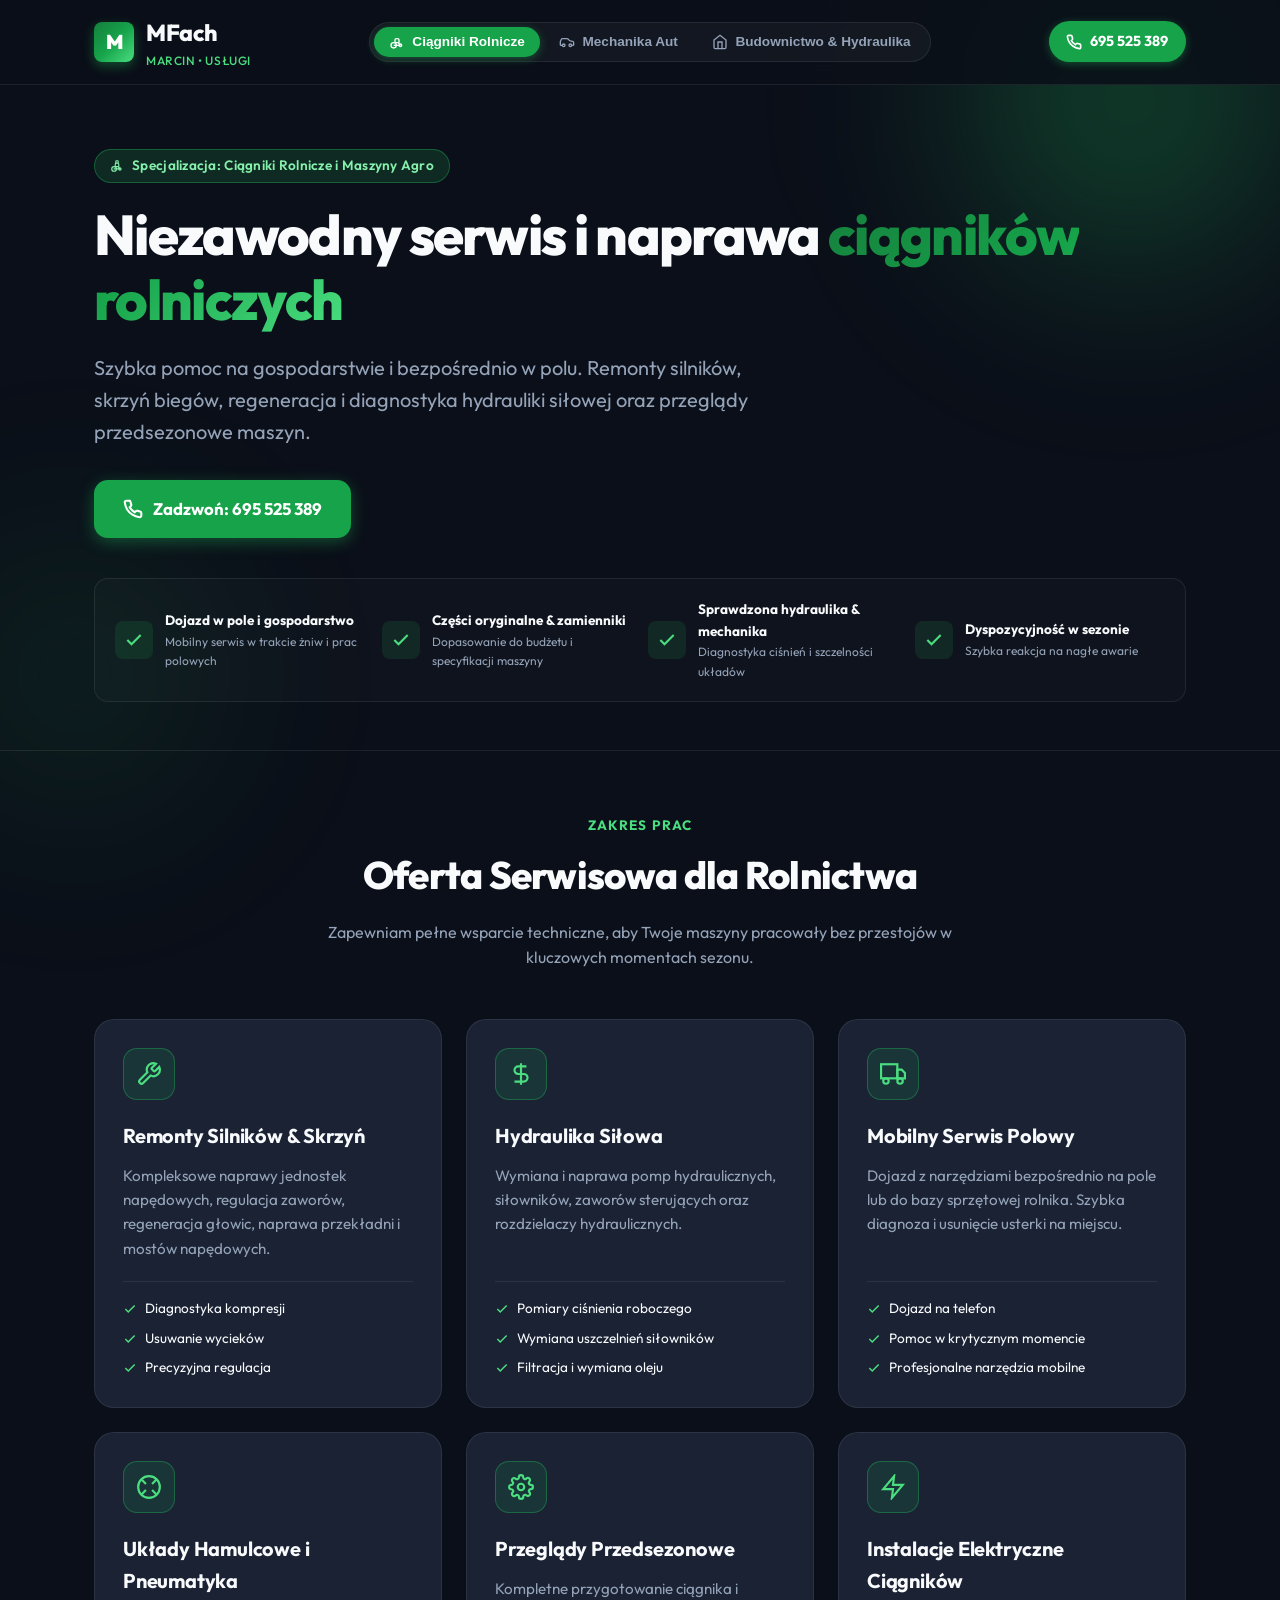
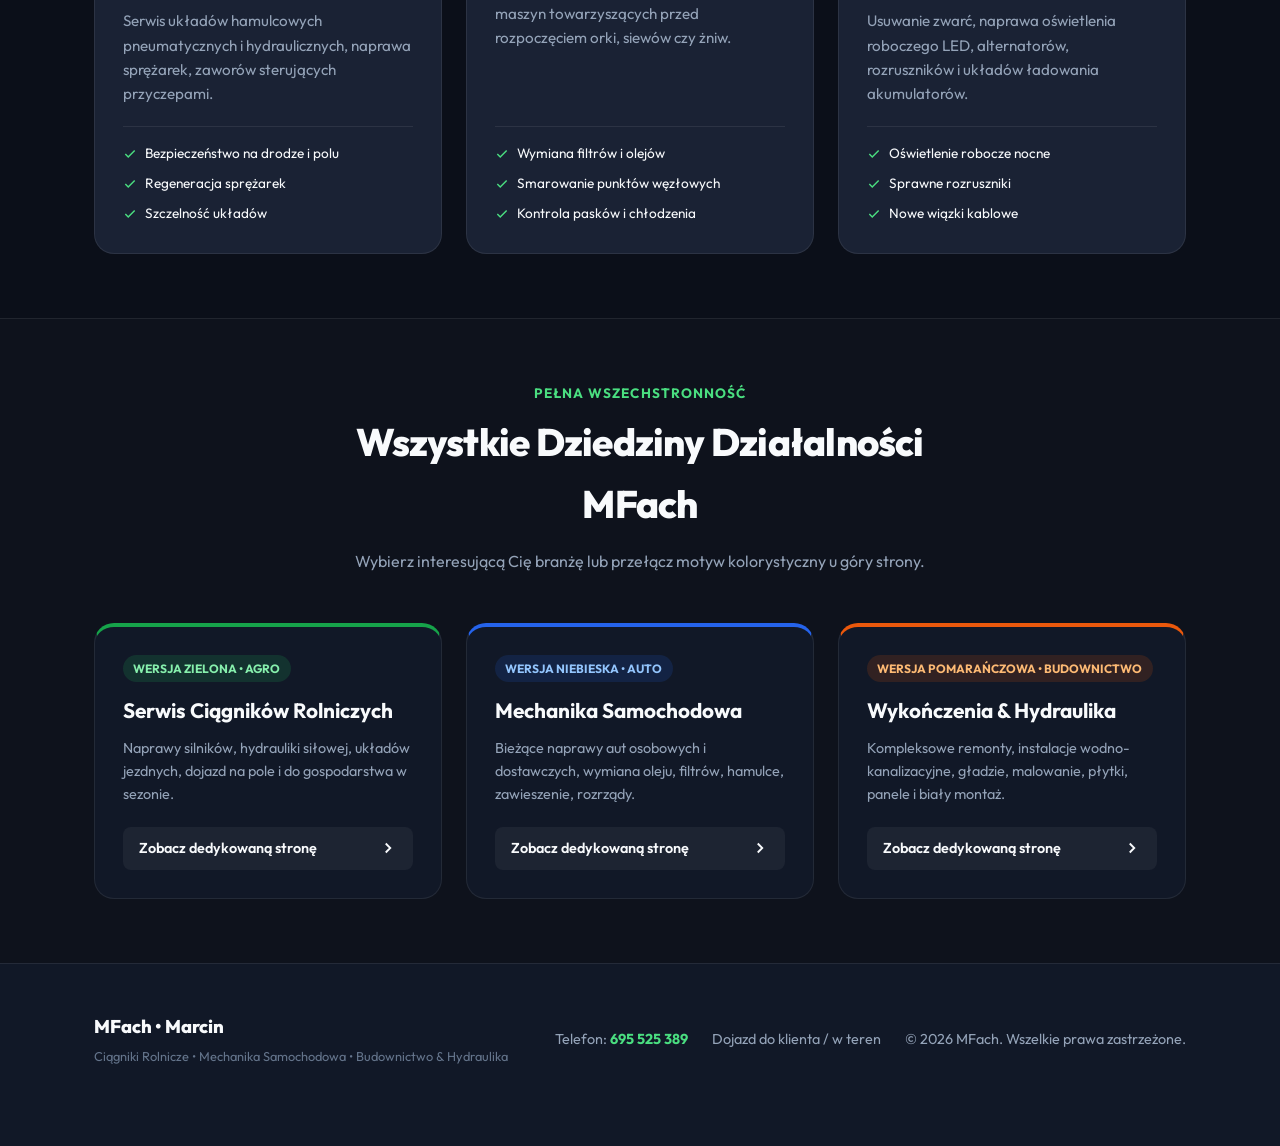
==== index.html @ 352a1ae0 "Usunięcie przycisków kopiowania/SMS oraz sekcji 'O mnie/Fachowe podejście'" ====
<!DOCTYPE html>
<html lang="pl">
<head>
  <meta charset="UTF-8">
  <meta name="viewport" content="width=device-width, initial-scale=1.0">
  <title>MFach - Serwis Ciągników Rolniczych, Mechanika, Budownictwo | Marcin 695 525 389</title>
  <meta name="description" content="MFach - Profesjonalny serwis ciągników rolniczych, mechanika samochodowa (naprawy, wymiana oleju, filtrów) oraz usługi ogólnobudowlane, wykończenia wnętrz i hydraulika. Marcin tel. 695 525 389.">
  <meta name="keywords" content="MFach, serwis ciągników rolniczych, naprawa ciągników, mechanika samochodowa, wymiana oleju, hydraulika, wykończenia wnętrz, usługi budowlane, Marcin 695525389">
  <meta name="author" content="MFach - Marcin">

  <!-- OpenGraph / Social preview -->
  <meta property="og:type" content="website">
  <meta property="og:title" content="MFach - Usługi Fachowe: Ciągniki, Samochody, Budownictwo">
  <meta property="og:description" content="Serwis ciągników rolniczych, mechanika samochodowa oraz kompleksowe wykończenia wnętrz i hydraulika. Zadzwoń: 695 525 389.">

  <!-- Favicon -->
  <link rel="icon" type="image/svg+xml" href="assets/favicon.svg">

  <!-- Google Fonts Outfit -->
  <link rel="preconnect" href="https://fonts.googleapis.com">
  <link rel="preconnect" href="https://fonts.gstatic.com" crossorigin>
  <link href="https://fonts.googleapis.com/css2?family=Outfit:wght@400;500;600;700;800;900&display=swap" rel="stylesheet">

  <link rel="stylesheet" href="css/style.css">
</head>
<body class="theme-agro" data-theme="agro">

  <!-- ================= GÓRNY PASEK NAWIGACJI & PRZEŁĄCZNIK ================= -->
  <header class="site-header">
    <div class="nav-container">
      <a href="index.html" class="brand-link" title="MFach - Strona Główna">
        <div class="brand-logo-icon">M</div>
        <div class="brand-text">
          MFach
          <span class="brand-owner">Marcin • Usługi</span>
        </div>
      </a>

      <!-- Przełącznik 3 dziedzin z różną kolorystyką -->
      <nav class="branch-switcher-nav" aria-label="Wybór branży">
        <button type="button" class="branch-tab-btn active" data-branch="agro" aria-pressed="true">
          <svg viewBox="0 0 24 24" fill="none" stroke="currentColor" stroke-width="2"><circle cx="7" cy="17" r="4"/><circle cx="17" cy="17" r="2"/><path d="M7 17h10"/><path d="M9 13h5l3 4"/><path d="M9 13V9a2 2 0 0 1 2-2h2a2 2 0 0 1 2 2v4"/></svg>
          <span>Ciągniki Rolnicze</span>
        </button>
        <button type="button" class="branch-tab-btn" data-branch="auto" aria-pressed="false">
          <svg viewBox="0 0 24 24" fill="none" stroke="currentColor" stroke-width="2"><path d="M19 17h2c.6 0 1-.4 1-1v-3c0-.9-.7-1.7-1.5-1.9C18.7 10.6 16 10 16 10s-1.3-1.4-2.2-2.3c-.5-.4-1.1-.7-1.8-.7H5c-.6 0-1.1.4-1.4.9l-1.4 2.9A3.7 3.7 0 0 0 2 12v4c0 .6.4 1 1 1h2"/><circle cx="7" cy="17" r="2"/><circle cx="17" cy="17" r="2"/></svg>
          <span>Mechanika Aut</span>
        </button>
        <button type="button" class="branch-tab-btn" data-branch="build" aria-pressed="false">
          <svg viewBox="0 0 24 24" fill="none" stroke="currentColor" stroke-width="2"><path d="m3 9 9-7 9 7v11a2 2 0 0 1-2 2H5a2 2 0 0 1-2-2z"/><polyline points="9 22 9 12 15 12 15 22"/></svg>
          <span>Budownictwo & Hydraulika</span>
        </button>
      </nav>

      <!-- Szybki kontakt w nagłówku -->
      <a href="tel:695525389" class="nav-cta-btn" title="Zadzwoń do Marcina">
        <svg viewBox="0 0 24 24" width="16" height="16" fill="none" stroke="currentColor" stroke-width="2.5"><path d="M22 16.92v3a2 2 0 0 1-2.18 2 19.79 19.79 0 0 1-8.63-3.07 19.5 19.5 0 0 1-6-6 19.79 19.79 0 0 1-3.07-8.67A2 2 0 0 1 4.11 2h3a2 2 0 0 1 2 1.72 12.84 12.84 0 0 0 .7 2.81 2 2 0 0 1-.45 2.11L8.09 9.91a16 16 0 0 0 6 6l1.27-1.27a2 2 0 0 1 2.11-.45 12.84 12.84 0 0 0 2.81.7A2 2 0 0 1 22 16.92z"/></svg>
        <span>695 525 389</span>
      </a>
    </div>
  </header>

  <main>
    <!-- ================= SEKCJA GŁÓWNA HERO ================= -->
    <section class="hero-section">
      <div class="container">
        <div id="heroBadge" class="hero-pill-badge">
          <!-- Dynamicznie wypełniane przez js/main.js -->
        </div>

        <h1 id="heroTitle" class="hero-title">
          <!-- Dynamicznie wypełniane przez js/main.js -->
        </h1>

        <p id="heroDesc" class="hero-desc">
          <!-- Dynamicznie wypełniane przez js/main.js -->
        </p>

        <div class="hero-action-group">
          <a href="tel:695525389" class="btn-primary">
            <svg viewBox="0 0 24 24" width="20" height="20" fill="none" stroke="currentColor" stroke-width="2.5"><path d="M22 16.92v3a2 2 0 0 1-2.18 2 19.79 19.79 0 0 1-8.63-3.07 19.5 19.5 0 0 1-6-6 19.79 19.79 0 0 1-3.07-8.67A2 2 0 0 1 4.11 2h3a2 2 0 0 1 2 1.72 12.84 12.84 0 0 0 .7 2.81 2 2 0 0 1-.45 2.11L8.09 9.91a16 16 0 0 0 6 6l1.27-1.27a2 2 0 0 1 2.11-.45 12.84 12.84 0 0 0 2.81.7A2 2 0 0 1 22 16.92z"/></svg>
            <span>Zadzwoń: 695 525 389</span>
          </a>
        </div>

        <!-- Pasek atutów / zaufania -->
        <div id="trustList" class="trust-bar">
          <!-- Dynamicznie wypełniane przez js/main.js -->
        </div>
      </div>
    </section>

    <!-- ================= SEKCJA USŁUG ================= -->
    <section class="section-services" id="uslugi">
      <div class="container">
        <div class="section-head">
          <span class="section-subtitle">Zakres prac</span>
          <h2 id="servicesHeading" class="section-title">Oferta Usługowa</h2>
          <p id="servicesDesc" class="section-desc">Profesjonalne wykonanie, sprawdzone części i uczciwe doradztwo.</p>
        </div>

        <div id="servicesGrid" class="services-grid">
          <!-- Dynamicznie generowane karty usług przez js/main.js -->
        </div>
      </div>
    </section>

    <!-- ================= PRZEGLĄD 3 PROFILI MFach ================= -->
    <section class="all-branches-section">
      <div class="container">
        <div class="section-head">
          <span class="section-subtitle">Pełna wszechstronność</span>
          <h2 class="section-title">Wszystkie Dziedziny Działalności MFach</h2>
          <p class="section-desc">Wybierz interesującą Cię branżę lub przełącz motyw kolorystyczny u góry strony.</p>
        </div>

        <div class="branches-overview-grid">
          <!-- Wersja 1: Ciągniki (Zielony) -->
          <div class="branch-preview-card card-agro">
            <span class="branch-badge badge-agro">Wersja Zielona • Agro</span>
            <h3>Serwis Ciągników Rolniczych</h3>
            <p>Naprawy silników, hydrauliki siłowej, układów jezdnych, dojazd na pole i do gospodarstwa w sezonie.</p>
            <a href="rolnictwo.html" class="branch-link-btn" title="Otwórz wersję dla rolnictwa">
              <span>Zobacz dedykowaną stronę</span>
              <svg viewBox="0 0 24 24" width="18" height="18" fill="none" stroke="currentColor" stroke-width="2.5"><polyline points="9 18 15 12 9 6"/></svg>
            </a>
          </div>

          <!-- Wersja 2: Samochody (Niebieski) -->
          <div class="branch-preview-card card-auto">
            <span class="branch-badge badge-auto">Wersja Niebieska • Auto</span>
            <h3>Mechanika Samochodowa</h3>
            <p>Bieżące naprawy aut osobowych i dostawczych, wymiana oleju, filtrów, hamulce, zawieszenie, rozrządy.</p>
            <a href="mechanika.html" class="branch-link-btn" title="Otwórz wersję dla mechaniki samochodowej">
              <span>Zobacz dedykowaną stronę</span>
              <svg viewBox="0 0 24 24" width="18" height="18" fill="none" stroke="currentColor" stroke-width="2.5"><polyline points="9 18 15 12 9 6"/></svg>
            </a>
          </div>

          <!-- Wersja 3: Budownictwo (Ceglasty Pomarańcz) -->
          <div class="branch-preview-card card-build">
            <span class="branch-badge badge-build">Wersja Pomarańczowa • Budownictwo</span>
            <h3>Wykończenia & Hydraulika</h3>
            <p>Kompleksowe remonty, instalacje wodno-kanalizacyjne, gładzie, malowanie, płytki, panele i biały montaż.</p>
            <a href="budownictwo.html" class="branch-link-btn" title="Otwórz wersję dla budownictwa">
              <span>Zobacz dedykowaną stronę</span>
              <svg viewBox="0 0 24 24" width="18" height="18" fill="none" stroke="currentColor" stroke-width="2.5"><polyline points="9 18 15 12 9 6"/></svg>
            </a>
          </div>
        </div>
      </div>
    </section>

  </main>

  <!-- ================= STOPKA ================= -->
  <footer class="site-footer">
    <div class="container footer-content">
      <div class="footer-brand">
        MFach • Marcin
        <div style="font-size: 0.8rem; font-weight: 400; color: var(--text-dim); margin-top: 0.25rem;">
          Ciągniki Rolnicze • Mechanika Samochodowa • Budownictwo & Hydraulika
        </div>
      </div>

      <div class="footer-contact">
        <div>Telefon: <a href="tel:695525389" class="footer-tel">695 525 389</a></div>
        <div>Dojazd do klienta / w teren</div>
        <div>&copy; 2026 MFach. Wszelkie prawa zastrzeżone.</div>
      </div>
    </div>
  </footer>

  <!-- ================= DOLNY PRZYCISK MOBILNY (Sticky Call) ================= -->
  <aside class="mobile-call-bar" aria-label="Szybki kontakt telefoniczny">
    <a href="tel:695525389" class="mobile-call-btn">
      <svg viewBox="0 0 24 24" width="20" height="20" fill="none" stroke="currentColor" stroke-width="2.5"><path d="M22 16.92v3a2 2 0 0 1-2.18 2 19.79 19.79 0 0 1-8.63-3.07 19.5 19.5 0 0 1-6-6 19.79 19.79 0 0 1-3.07-8.67A2 2 0 0 1 4.11 2h3a2 2 0 0 1 2 1.72 12.84 12.84 0 0 0 .7 2.81 2 2 0 0 1-.45 2.11L8.09 9.91a16 16 0 0 0 6 6l1.27-1.27a2 2 0 0 1 2.11-.45 12.84 12.84 0 0 0 2.81.7A2 2 0 0 1 22 16.92z"/></svg>
      <span>Zadzwoń: 695 525 389</span>
    </a>
  </aside>

  <!-- Dymek Toast po skopiowaniu -->
  <div id="toastNotice" class="toast-notice" role="alert" aria-live="polite"></div>

  <!-- Skrypt główny -->
  <script src="js/main.js"></script>
</body>
</html>
---- css/style.css ----
/* ==========================================================================
   MFACH - Internetowa Wizytówka Usługowa
   Właściciel: Marcin | Tel: 695 525 389
   Style: Nowoczesny, responsywny design z 3 motywami kolorystycznymi
   ========================================================================== */

:root {
  /* Podstawowe zmienne bazowe */
  --font-sans: 'Outfit', -apple-system, BlinkMacSystemFont, 'Segoe UI', Roboto, Helvetica, Arial, sans-serif;
  --bg-main: #0b0f19;
  --bg-surface: #111827;
  --bg-card: #1a2234;
  --bg-card-hover: #222d42;
  --border-subtle: rgba(255, 255, 255, 0.08);
  --border-light: rgba(255, 255, 255, 0.15);
  --text-main: #f8fafc;
  --text-muted: #94a3b8;
  --text-dim: #64748b;
  --radius-sm: 8px;
  --radius-md: 14px;
  --radius-lg: 20px;
  --radius-full: 9999px;
  --transition: all 0.25s cubic-bezier(0.16, 1, 0.3, 1);
  --shadow-sm: 0 2px 8px rgba(0, 0, 0, 0.25);
  --shadow-md: 0 10px 25px -5px rgba(0, 0, 0, 0.4);
  --shadow-glow: 0 0 35px var(--primary-glow);

  /* Domyślny motyw (Agro Green) */
  --primary: #16a34a;
  --primary-hover: #15803d;
  --primary-light: rgba(34, 197, 94, 0.12);
  --primary-border: rgba(34, 197, 94, 0.3);
  --primary-glow: rgba(34, 197, 94, 0.3);
  --accent: #4ade80;
  --badge-bg: rgba(34, 197, 94, 0.15);
  --badge-text: #86efac;
  --theme-gradient: linear-gradient(135deg, #15803d 0%, #16a34a 50%, #22c55e 100%);
}

/* Motyw 1: Rolnictwo / Ciągniki (Zielony - Agro Green) */
body.theme-agro,
[data-theme="agro"] {
  --primary: #16a34a;
  --primary-hover: #15803d;
  --primary-light: rgba(34, 197, 94, 0.12);
  --primary-border: rgba(34, 197, 94, 0.35);
  --primary-glow: rgba(34, 197, 94, 0.35);
  --accent: #4ade80;
  --badge-bg: rgba(34, 197, 94, 0.15);
  --badge-text: #86efac;
  --theme-gradient: linear-gradient(135deg, #15803d 0%, #16a34a 50%, #4ade80 100%);
}

/* Motyw 2: Mechanika Samochodowa (Niebieski - Dynamic Royal Blue) */
body.theme-auto,
[data-theme="auto"] {
  --primary: #2563eb;
  --primary-hover: #1d4ed8;
  --primary-light: rgba(37, 99, 235, 0.12);
  --primary-border: rgba(37, 99, 235, 0.35);
  --primary-glow: rgba(37, 99, 235, 0.35);
  --accent: #38bdf8;
  --badge-bg: rgba(37, 99, 235, 0.15);
  --badge-text: #93c5fd;
  --theme-gradient: linear-gradient(135deg, #1d4ed8 0%, #2563eb 50%, #38bdf8 100%);
}

/* Motyw 3: Usługi Ogólnobudowlane & Hydraulika (Ceglasty Pomarańcz / Amber) */
body.theme-build,
[data-theme="build"] {
  --primary: #ea580c;
  --primary-hover: #c2410c;
  --primary-light: rgba(234, 88, 12, 0.12);
  --primary-border: rgba(234, 88, 12, 0.35);
  --primary-glow: rgba(234, 88, 12, 0.35);
  --accent: #fb923c;
  --badge-bg: rgba(234, 88, 12, 0.15);
  --badge-text: #fdba74;
  --theme-gradient: linear-gradient(135deg, #c2410c 0%, #ea580c 50%, #fb923c 100%);
}

/* Reset & Bazowe */
*, *::before, *::after {
  box-sizing: border-box;
  margin: 0;
  padding: 0;
}

html {
  scroll-behavior: smooth;
  font-size: 16px;
}

body {
  font-family: var(--font-sans);
  background-color: var(--bg-main);
  color: var(--text-main);
  line-height: 1.6;
  min-height: 100vh;
  display: flex;
  flex-direction: column;
  overflow-x: hidden;
  position: relative;
}

/* Tło z dynamicznym delikatnym blaskiem */
body::before {
  content: "";
  position: fixed;
  top: -150px;
  right: -100px;
  width: 500px;
  height: 500px;
  background: radial-gradient(circle, var(--primary-glow) 0%, transparent 70%);
  z-index: -1;
  pointer-events: none;
  filter: blur(80px);
  transition: background 0.5s ease;
}

body::after {
  content: "";
  position: fixed;
  bottom: 0;
  left: -150px;
  width: 450px;
  height: 450px;
  background: radial-gradient(circle, var(--primary-glow) 0%, transparent 70%);
  opacity: 0.4;
  z-index: -1;
  pointer-events: none;
  filter: blur(90px);
  transition: background 0.5s ease;
}

a {
  color: inherit;
  text-decoration: none;
}

img, svg {
  display: block;
  max-width: 100%;
}

.container {
  width: 100%;
  max-width: 1140px;
  margin: 0 auto;
  padding: 0 1.5rem;
}

/* ==========================================================================
   Górny pasek nawigacyjny & Przełącznik Działów (Switcher)
   ========================================================================== */
.site-header {
  position: sticky;
  top: 0;
  z-index: 50;
  background: rgba(11, 15, 25, 0.88);
  backdrop-filter: blur(14px);
  -webkit-backdrop-filter: blur(14px);
  border-bottom: 1px solid var(--border-subtle);
  transition: var(--transition);
}

.nav-container {
  display: flex;
  align-items: center;
  justify-content: space-between;
  padding: 0.85rem 1.5rem;
  max-width: 1140px;
  margin: 0 auto;
}

.brand-link {
  display: flex;
  align-items: center;
  gap: 0.75rem;
  font-size: 1.45rem;
  font-weight: 800;
  letter-spacing: -0.02em;
}

.brand-logo-icon {
  width: 40px;
  height: 40px;
  border-radius: var(--radius-sm);
  background: var(--theme-gradient);
  display: flex;
  align-items: center;
  justify-content: center;
  color: white;
  font-weight: 900;
  font-size: 1.25rem;
  box-shadow: 0 4px 12px var(--primary-glow);
  transition: var(--transition);
}

.brand-text span {
  color: var(--accent);
  transition: var(--transition);
}

.brand-owner {
  display: block;
  font-size: 0.75rem;
  font-weight: 500;
  color: var(--text-muted);
  letter-spacing: 0.05em;
  text-transform: uppercase;
}

/* Przełącznik 3 dziedzin (Theme / Branch Switcher) */
.branch-switcher-nav {
  display: flex;
  background: rgba(255, 255, 255, 0.04);
  padding: 4px;
  border-radius: var(--radius-full);
  border: 1px solid var(--border-subtle);
  gap: 4px;
}

.branch-tab-btn {
  display: inline-flex;
  align-items: center;
  gap: 0.45rem;
  padding: 0.45rem 0.95rem;
  font-size: 0.85rem;
  font-weight: 600;
  border-radius: var(--radius-full);
  background: transparent;
  color: var(--text-muted);
  border: none;
  cursor: pointer;
  transition: var(--transition);
  white-space: nowrap;
}

.branch-tab-btn:hover {
  color: var(--text-main);
  background: rgba(255, 255, 255, 0.06);
}

.branch-tab-btn.active {
  background: var(--primary);
  color: #ffffff;
  box-shadow: 0 2px 10px var(--primary-glow);
}

.branch-tab-btn svg {
  width: 16px;
  height: 16px;
}

.nav-cta-btn {
  display: inline-flex;
  align-items: center;
  gap: 0.5rem;
  background: var(--primary);
  color: white;
  padding: 0.55rem 1.1rem;
  border-radius: var(--radius-full);
  font-size: 0.9rem;
  font-weight: 700;
  transition: var(--transition);
  box-shadow: 0 2px 8px var(--primary-glow);
}

.nav-cta-btn:hover {
  background: var(--primary-hover);
  transform: translateY(-1px);
  box-shadow: 0 4px 14px var(--primary-glow);
}

/* ==========================================================================
   Hero Section
   ========================================================================== */
.hero-section {
  padding: 4rem 0 3rem;
  position: relative;
}

.hero-pill-badge {
  display: inline-flex;
  align-items: center;
  gap: 0.5rem;
  background: var(--badge-bg);
  color: var(--badge-text);
  border: 1px solid var(--primary-border);
  padding: 0.35rem 0.95rem;
  border-radius: var(--radius-full);
  font-size: 0.85rem;
  font-weight: 600;
  margin-bottom: 1.25rem;
  letter-spacing: 0.02em;
}

.hero-pill-badge svg {
  width: 14px;
  height: 14px;
}

.hero-title {
  font-size: clamp(2.2rem, 4.5vw, 3.5rem);
  font-weight: 800;
  line-height: 1.15;
  margin-bottom: 1.25rem;
  letter-spacing: -0.03em;
}

.hero-title .highlight {
  color: var(--accent);
  background: var(--theme-gradient);
  -webkit-background-clip: text;
  -webkit-text-fill-color: transparent;
}

.hero-desc {
  font-size: clamp(1.05rem, 2vw, 1.25rem);
  color: var(--text-muted);
  max-width: 680px;
  margin-bottom: 2rem;
}

.hero-action-group {
  display: flex;
  flex-wrap: wrap;
  align-items: center;
  gap: 1rem;
  margin-bottom: 2.5rem;
}

.btn-primary {
  display: inline-flex;
  align-items: center;
  justify-content: center;
  gap: 0.65rem;
  background: var(--primary);
  color: white;
  padding: 0.9rem 1.75rem;
  border-radius: var(--radius-md);
  font-size: 1.05rem;
  font-weight: 700;
  box-shadow: 0 4px 16px var(--primary-glow);
  transition: var(--transition);
  border: 1px solid transparent;
}

.btn-primary:hover {
  background: var(--primary-hover);
  transform: translateY(-2px);
  box-shadow: 0 8px 24px var(--primary-glow);
}

.btn-secondary {
  display: inline-flex;
  align-items: center;
  justify-content: center;
  gap: 0.65rem;
  background: var(--bg-card);
  color: var(--text-main);
  padding: 0.9rem 1.5rem;
  border-radius: var(--radius-md);
  font-size: 1.05rem;
  font-weight: 600;
  border: 1px solid var(--border-light);
  transition: var(--transition);
}

.btn-secondary:hover {
  background: var(--bg-card-hover);
  border-color: var(--text-muted);
  transform: translateY(-2px);
}

/* Pasek zaufania / Atuty (Trust bar) */
.trust-bar {
  display: grid;
  grid-template-columns: repeat(auto-fit, minmax(200px, 1fr));
  gap: 1rem;
  margin-top: 1.5rem;
  padding: 1.25rem;
  background: rgba(255, 255, 255, 0.02);
  border: 1px solid var(--border-subtle);
  border-radius: var(--radius-md);
}

.trust-item {
  display: flex;
  align-items: center;
  gap: 0.75rem;
}

.trust-icon-box {
  width: 38px;
  height: 38px;
  border-radius: var(--radius-sm);
  background: var(--primary-light);
  color: var(--accent);
  display: flex;
  align-items: center;
  justify-content: center;
  flex-shrink: 0;
}

.trust-icon-box svg {
  width: 20px;
  height: 20px;
}

.trust-label {
  font-size: 0.85rem;
  font-weight: 700;
  color: var(--text-main);
}

.trust-sub {
  font-size: 0.75rem;
  color: var(--text-muted);
}

/* ==========================================================================
   Oferta / Usługi (Services Section)
   ========================================================================== */
.section-services {
  padding: 4rem 0;
  border-top: 1px solid var(--border-subtle);
}

.section-head {
  text-align: center;
  max-width: 650px;
  margin: 0 auto 3rem;
}

.section-subtitle {
  font-size: 0.85rem;
  font-weight: 700;
  text-transform: uppercase;
  letter-spacing: 0.08em;
  color: var(--accent);
  margin-bottom: 0.5rem;
  display: block;
}

.section-title {
  font-size: clamp(1.8rem, 3vw, 2.4rem);
  font-weight: 800;
  letter-spacing: -0.02em;
  margin-bottom: 0.85rem;
}

.section-desc {
  color: var(--text-muted);
  font-size: 1rem;
}

.services-grid {
  display: grid;
  grid-template-columns: repeat(auto-fit, minmax(300px, 1fr));
  gap: 1.5rem;
}

.service-card {
  background: var(--bg-card);
  border: 1px solid var(--border-subtle);
  border-radius: var(--radius-lg);
  padding: 1.75rem;
  transition: var(--transition);
  position: relative;
  overflow: hidden;
  display: flex;
  flex-direction: column;
}

.service-card:hover {
  transform: translateY(-4px);
  border-color: var(--primary-border);
  box-shadow: var(--shadow-md), 0 0 25px var(--primary-light);
}

.service-card-icon {
  width: 52px;
  height: 52px;
  border-radius: var(--radius-md);
  background: var(--primary-light);
  color: var(--accent);
  border: 1px solid var(--primary-border);
  display: flex;
  align-items: center;
  justify-content: center;
  margin-bottom: 1.25rem;
  transition: var(--transition);
}

.service-card-icon svg {
  width: 26px;
  height: 26px;
}

.service-card:hover .service-card-icon {
  background: var(--primary);
  color: white;
}

.service-card h3 {
  font-size: 1.25rem;
  font-weight: 700;
  margin-bottom: 0.75rem;
  letter-spacing: -0.01em;
}

.service-card p {
  color: var(--text-muted);
  font-size: 0.95rem;
  margin-bottom: 1.25rem;
  flex-grow: 1;
}

.service-features-list {
  list-style: none;
  display: flex;
  flex-direction: column;
  gap: 0.5rem;
  margin-top: auto;
  border-top: 1px solid var(--border-subtle);
  padding-top: 1rem;
}

.service-features-list li {
  display: flex;
  align-items: center;
  gap: 0.5rem;
  font-size: 0.85rem;
  color: var(--text-main);
}

.service-features-list li svg {
  width: 14px;
  height: 14px;
  color: var(--accent);
  flex-shrink: 0;
}

/* ==========================================================================
   Wizytówka 3-w-1: Szybki Przegląd Pozostałych Dziedzin
   ========================================================================== */
.all-branches-section {
  padding: 4rem 0;
  background: rgba(255, 255, 255, 0.015);
  border-top: 1px solid var(--border-subtle);
}

.branches-overview-grid {
  display: grid;
  grid-template-columns: repeat(auto-fit, minmax(300px, 1fr));
  gap: 1.5rem;
}

.branch-preview-card {
  background: var(--bg-surface);
  border-radius: var(--radius-lg);
  padding: 1.75rem;
  border: 1px solid var(--border-subtle);
  display: flex;
  flex-direction: column;
  transition: var(--transition);
  position: relative;
}

.branch-preview-card.card-agro {
  border-top: 4px solid #16a34a;
}
.branch-preview-card.card-auto {
  border-top: 4px solid #2563eb;
}
.branch-preview-card.card-build {
  border-top: 4px solid #ea580c;
}

.branch-preview-card:hover {
  transform: translateY(-4px);
  box-shadow: var(--shadow-md);
}

.branch-badge {
  display: inline-block;
  padding: 0.25rem 0.65rem;
  border-radius: var(--radius-full);
  font-size: 0.75rem;
  font-weight: 700;
  text-transform: uppercase;
  margin-bottom: 0.75rem;
  width: fit-content;
}

.badge-agro { background: rgba(34, 197, 94, 0.15); color: #86efac; }
.badge-auto { background: rgba(37, 99, 235, 0.15); color: #93c5fd; }
.badge-build { background: rgba(234, 88, 12, 0.15); color: #fdba74; }

.branch-preview-card h3 {
  font-size: 1.3rem;
  font-weight: 700;
  margin-bottom: 0.65rem;
}

.branch-preview-card p {
  font-size: 0.9rem;
  color: var(--text-muted);
  margin-bottom: 1.25rem;
  flex-grow: 1;
}

.branch-link-btn {
  display: inline-flex;
  align-items: center;
  justify-content: space-between;
  padding: 0.65rem 1rem;
  border-radius: var(--radius-sm);
  background: rgba(255, 255, 255, 0.05);
  font-size: 0.9rem;
  font-weight: 600;
  transition: var(--transition);
}

.branch-link-btn:hover {
  background: rgba(255, 255, 255, 0.12);
  padding-right: 0.75rem;
}

/* ==========================================================================
   O Firmie & Marcin (About Section)
   ========================================================================== */
.section-about {
  padding: 4rem 0;
  border-top: 1px solid var(--border-subtle);
}

.about-card {
  background: linear-gradient(145deg, var(--bg-surface) 0%, var(--bg-card) 100%);
  border: 1px solid var(--border-subtle);
  border-radius: var(--radius-lg);
  padding: 2.5rem;
  display: grid;
  grid-template-columns: 1fr 1fr;
  gap: 2.5rem;
  align-items: center;
}

.about-info h2 {
  font-size: 2rem;
  font-weight: 800;
  margin-bottom: 1rem;
  letter-spacing: -0.02em;
}

.about-info p {
  color: var(--text-muted);
  font-size: 1rem;
  margin-bottom: 1.5rem;
}

.about-perks {
  display: grid;
  grid-template-columns: 1fr 1fr;
  gap: 1rem;
  margin-bottom: 1.75rem;
}

.perk-item {
  display: flex;
  align-items: center;
  gap: 0.6rem;
  font-size: 0.9rem;
  font-weight: 600;
  color: var(--text-main);
}

.perk-item svg {
  color: var(--accent);
  width: 18px;
  height: 18px;
}

.about-contact-box {
  background: rgba(0, 0, 0, 0.25);
  border: 1px solid var(--border-subtle);
  border-radius: var(--radius-md);
  padding: 2rem;
  text-align: center;
}

.contact-avatar-box {
  width: 70px;
  height: 70px;
  border-radius: 50%;
  background: var(--theme-gradient);
  display: flex;
  align-items: center;
  justify-content: center;
  font-size: 1.75rem;
  font-weight: 900;
  color: white;
  margin: 0 auto 1rem;
  box-shadow: 0 4px 18px var(--primary-glow);
}

.contact-name {
  font-size: 1.35rem;
  font-weight: 800;
  margin-bottom: 0.25rem;
}

.contact-role {
  color: var(--accent);
  font-size: 0.9rem;
  font-weight: 600;
  margin-bottom: 1.25rem;
}

.phone-big-link {
  display: inline-flex;
  align-items: center;
  justify-content: center;
  gap: 0.65rem;
  background: var(--primary);
  color: white;
  padding: 0.9rem 1.6rem;
  border-radius: var(--radius-full);
  font-size: 1.25rem;
  font-weight: 800;
  letter-spacing: 0.02em;
  margin-bottom: 0.75rem;
  width: 100%;
  max-width: 320px;
  box-shadow: 0 4px 18px var(--primary-glow);
  transition: var(--transition);
}

.phone-big-link:hover {
  background: var(--primary-hover);
  transform: translateY(-2px);
  box-shadow: 0 8px 25px var(--primary-glow);
}

.quick-action-links {
  display: flex;
  justify-content: center;
  gap: 0.75rem;
}

.quick-action-btn {
  padding: 0.5rem 0.9rem;
  border-radius: var(--radius-sm);
  background: rgba(255, 255, 255, 0.06);
  font-size: 0.8rem;
  font-weight: 600;
  color: var(--text-muted);
  border: 1px solid var(--border-subtle);
  transition: var(--transition);
  cursor: pointer;
}

.quick-action-btn:hover {
  color: var(--text-main);
  background: rgba(255, 255, 255, 0.12);
}

/* ==========================================================================
   Footer
   ========================================================================== */
.site-footer {
  margin-top: auto;
  border-top: 1px solid var(--border-subtle);
  background: var(--bg-surface);
  padding: 3rem 0 5rem;
  color: var(--text-muted);
  font-size: 0.9rem;
}

.footer-content {
  display: flex;
  justify-content: space-between;
  align-items: center;
  flex-wrap: wrap;
  gap: 1.5rem;
}

.footer-brand {
  font-weight: 800;
  color: var(--text-main);
  font-size: 1.15rem;
}

.footer-contact {
  display: flex;
  align-items: center;
  gap: 1.5rem;
  flex-wrap: wrap;
}

.footer-tel {
  color: var(--accent);
  font-weight: 700;
}

/* ==========================================================================
   Sticky Mobile Call Bar (Wygodne dzwonienie z telefonu)
   ========================================================================== */
.mobile-call-bar {
  display: none;
  position: fixed;
  bottom: 0;
  left: 0;
  right: 0;
  padding: 0.75rem 1rem;
  background: rgba(11, 15, 25, 0.96);
  backdrop-filter: blur(12px);
  -webkit-backdrop-filter: blur(12px);
  border-top: 1px solid var(--border-light);
  z-index: 99;
  box-shadow: 0 -4px 20px rgba(0, 0, 0, 0.5);
}

.mobile-call-btn {
  display: flex;
  align-items: center;
  justify-content: center;
  gap: 0.65rem;
  width: 100%;
  padding: 0.85rem;
  background: var(--primary);
  color: white;
  border-radius: var(--radius-md);
  font-size: 1.1rem;
  font-weight: 800;
  box-shadow: 0 4px 15px var(--primary-glow);
}

/* Toast do powiadomienia (np. skopiowano numer) */
.toast-notice {
  position: fixed;
  bottom: 85px;
  left: 50%;
  transform: translateX(-50%) translateY(20px);
  background: #1e293b;
  color: #f8fafc;
  padding: 0.65rem 1.25rem;
  border-radius: var(--radius-full);
  font-size: 0.85rem;
  font-weight: 600;
  border: 1px solid var(--border-light);
  box-shadow: 0 10px 25px rgba(0, 0, 0, 0.4);
  opacity: 0;
  pointer-events: none;
  transition: all 0.3s ease;
  z-index: 1000;
}

.toast-notice.show {
  opacity: 1;
  transform: translateX(-50%) translateY(0);
}

/* ==========================================================================
   Media Queries & Responsywność
   ========================================================================== */
@media (max-width: 900px) {
  .nav-container {
    flex-wrap: wrap;
    gap: 0.85rem;
    padding: 0.75rem 1rem;
  }

  .branch-switcher-nav {
    order: 3;
    width: 100%;
    justify-content: center;
    overflow-x: auto;
  }

  .about-card {
    grid-template-columns: 1fr;
    gap: 2rem;
    padding: 1.75rem;
  }
}

@media (max-width: 680px) {
  .hero-section {
    padding: 2.5rem 0 2rem;
  }

  .branch-tab-btn {
    font-size: 0.78rem;
    padding: 0.4rem 0.65rem;
  }

  .hero-action-group {
    flex-direction: column;
    align-items: stretch;
  }

  .btn-primary, .btn-secondary {
    width: 100%;
  }

  .trust-bar {
    grid-template-columns: 1fr;
  }

  .about-perks {
    grid-template-columns: 1fr;
  }

  .mobile-call-bar {
    display: block;
  }

  body {
    padding-bottom: 70px;
  }

  .footer-content {
    flex-direction: column;
    text-align: center;
  }
}
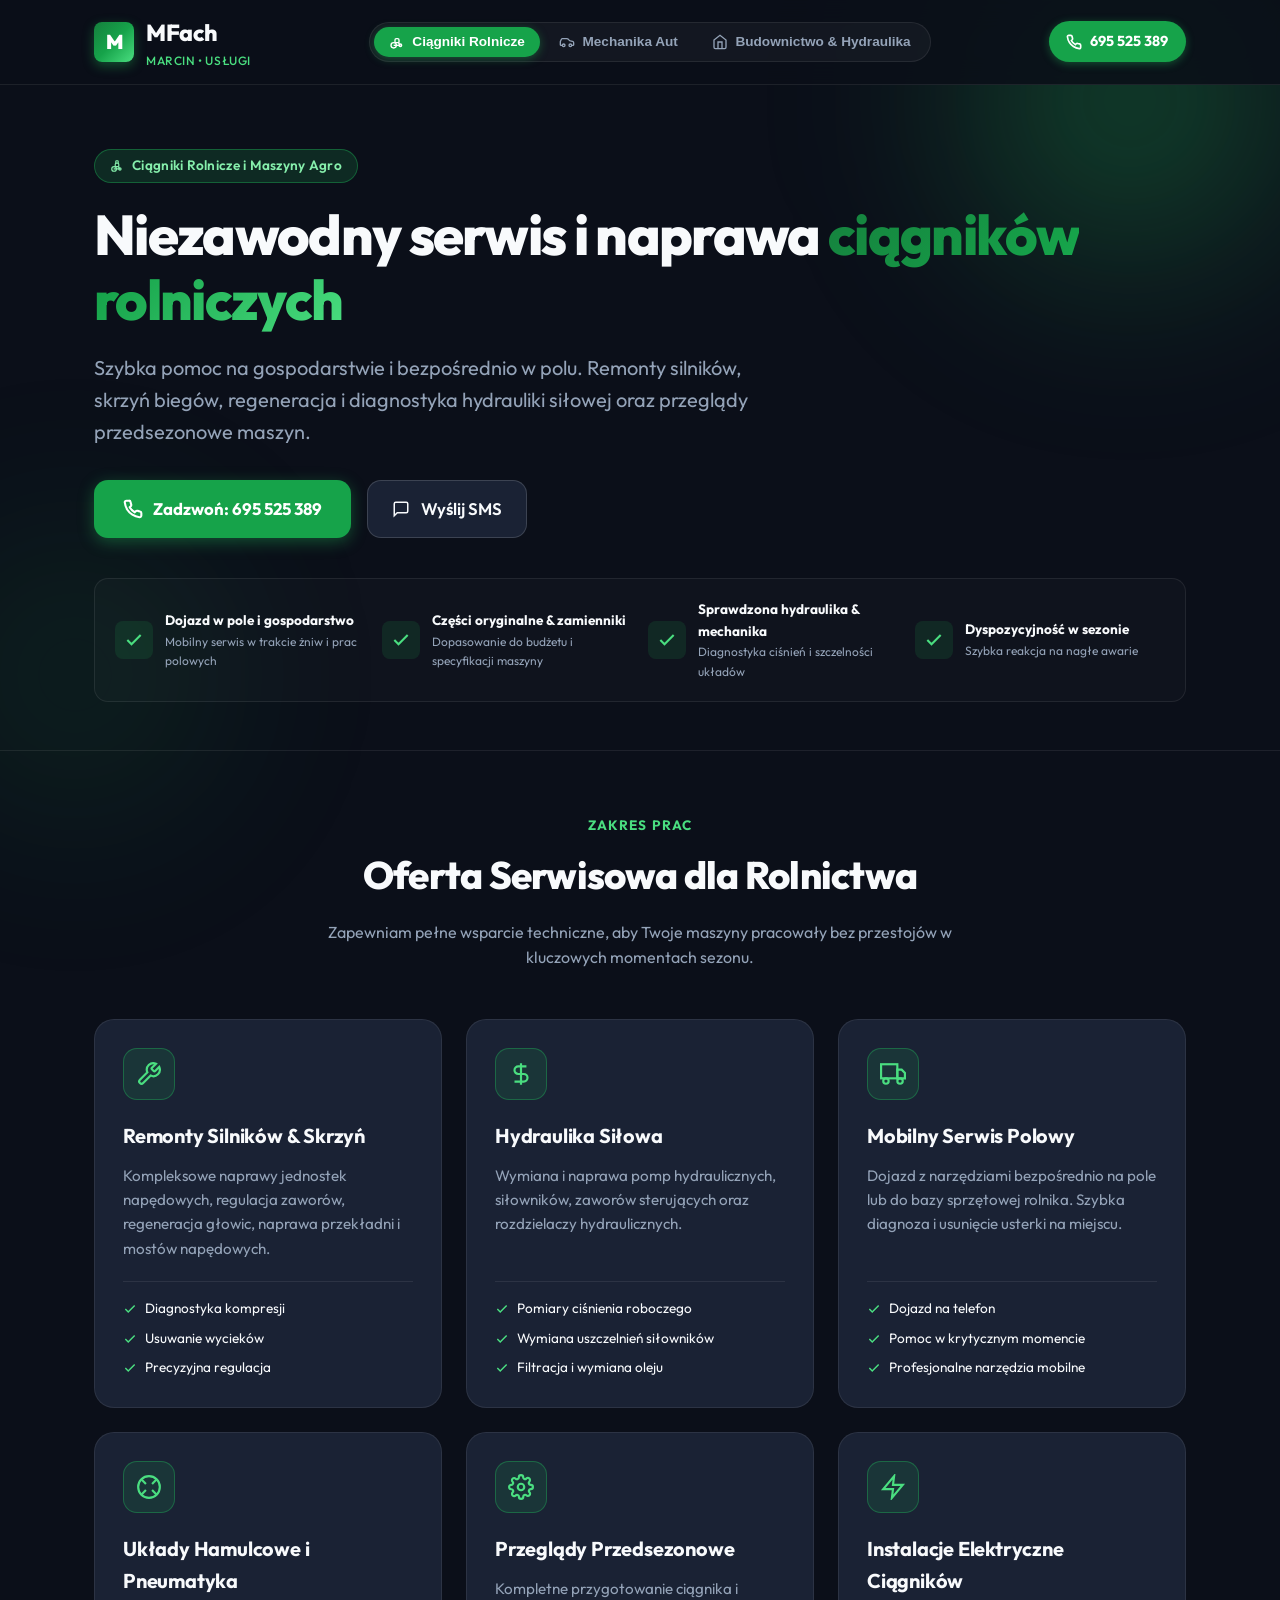
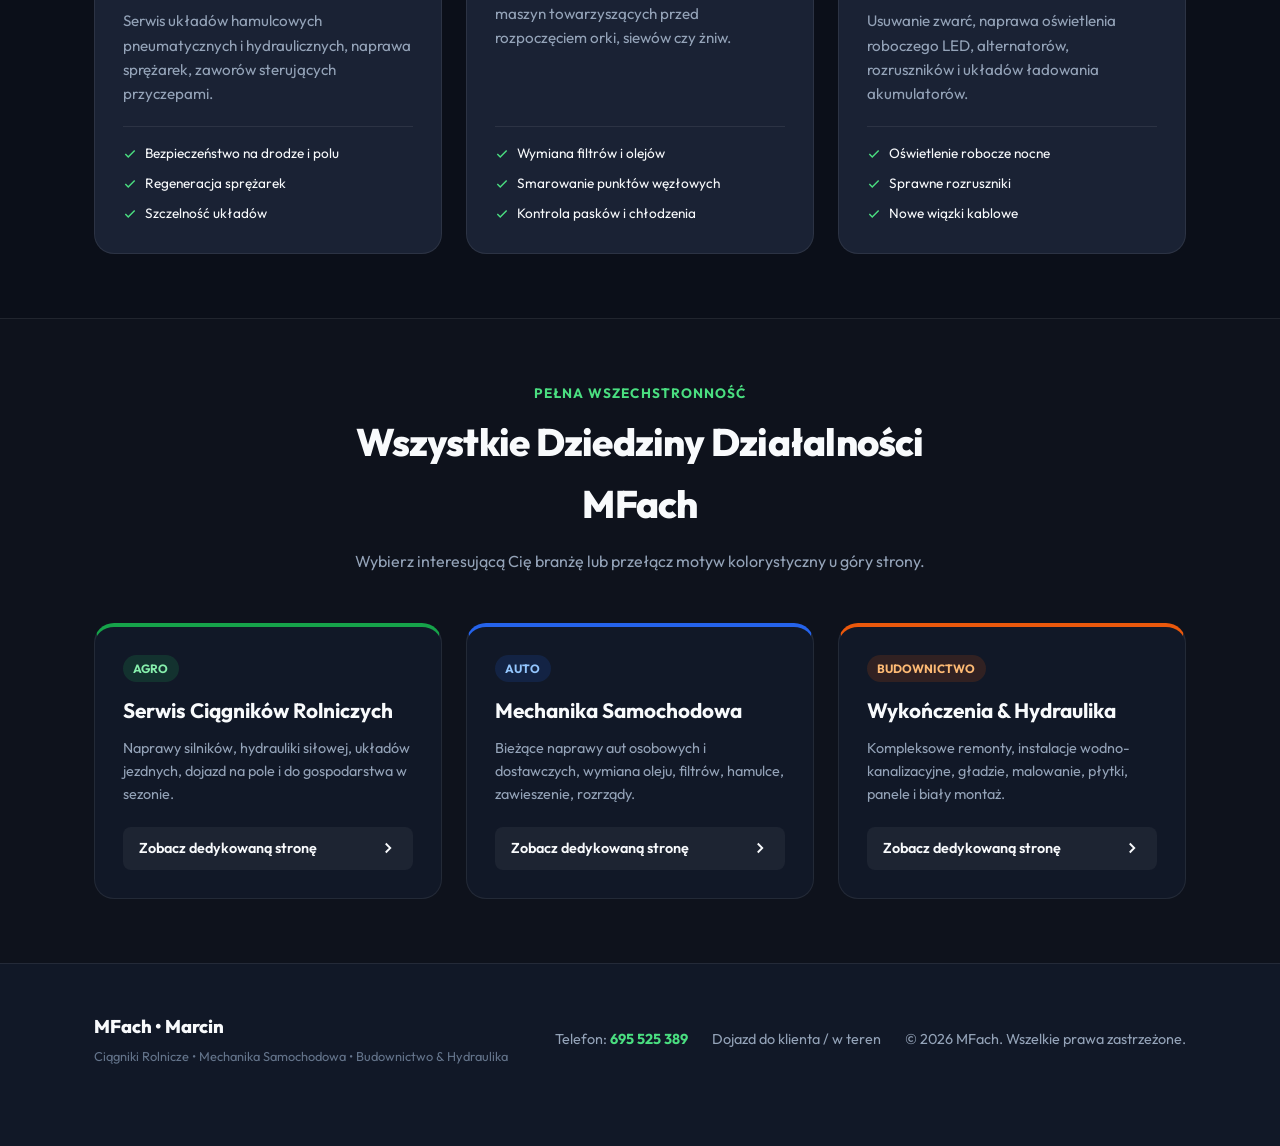
==== commit b154f904: "Przywrócenie SMS, usunięcie słowa 'Specjalizacja' oraz uproszczenie etykiet do Agro / Auto / Budowni" ====
--- a/index.html
+++ b/index.html
@@ -81,6 +81,10 @@
             <svg viewBox="0 0 24 24" width="20" height="20" fill="none" stroke="currentColor" stroke-width="2.5"><path d="M22 16.92v3a2 2 0 0 1-2.18 2 19.79 19.79 0 0 1-8.63-3.07 19.5 19.5 0 0 1-6-6 19.79 19.79 0 0 1-3.07-8.67A2 2 0 0 1 4.11 2h3a2 2 0 0 1 2 1.72 12.84 12.84 0 0 0 .7 2.81 2 2 0 0 1-.45 2.11L8.09 9.91a16 16 0 0 0 6 6l1.27-1.27a2 2 0 0 1 2.11-.45 12.84 12.84 0 0 0 2.81.7A2 2 0 0 1 22 16.92z"/></svg>
             <span>Zadzwoń: 695 525 389</span>
           </a>
+          <a href="sms:695525389" class="btn-secondary">
+            <svg viewBox="0 0 24 24" width="18" height="18" fill="none" stroke="currentColor" stroke-width="2"><path d="M21 15a2 2 0 0 1-2 2H7l-4 4V5a2 2 0 0 1 2-2h14a2 2 0 0 1 2 2z"/></svg>
+            <span>Wyślij SMS</span>
+          </a>
         </div>
 
         <!-- Pasek atutów / zaufania -->
@@ -115,9 +119,9 @@
         </div>
 
         <div class="branches-overview-grid">
-          <!-- Wersja 1: Ciągniki (Zielony) -->
+          <!-- Ciągniki (Zielony) -->
           <div class="branch-preview-card card-agro">
-            <span class="branch-badge badge-agro">Wersja Zielona • Agro</span>
+            <span class="branch-badge badge-agro">Agro</span>
             <h3>Serwis Ciągników Rolniczych</h3>
             <p>Naprawy silników, hydrauliki siłowej, układów jezdnych, dojazd na pole i do gospodarstwa w sezonie.</p>
             <a href="rolnictwo.html" class="branch-link-btn" title="Otwórz wersję dla rolnictwa">
@@ -126,9 +130,9 @@
             </a>
           </div>
 
-          <!-- Wersja 2: Samochody (Niebieski) -->
+          <!-- Samochody (Niebieski) -->
           <div class="branch-preview-card card-auto">
-            <span class="branch-badge badge-auto">Wersja Niebieska • Auto</span>
+            <span class="branch-badge badge-auto">Auto</span>
             <h3>Mechanika Samochodowa</h3>
             <p>Bieżące naprawy aut osobowych i dostawczych, wymiana oleju, filtrów, hamulce, zawieszenie, rozrządy.</p>
             <a href="mechanika.html" class="branch-link-btn" title="Otwórz wersję dla mechaniki samochodowej">
@@ -137,9 +141,9 @@
             </a>
           </div>
 
-          <!-- Wersja 3: Budownictwo (Ceglasty Pomarańcz) -->
+          <!-- Budownictwo (Ceglasty Pomarańcz) -->
           <div class="branch-preview-card card-build">
-            <span class="branch-badge badge-build">Wersja Pomarańczowa • Budownictwo</span>
+            <span class="branch-badge badge-build">Budownictwo</span>
             <h3>Wykończenia & Hydraulika</h3>
             <p>Kompleksowe remonty, instalacje wodno-kanalizacyjne, gładzie, malowanie, płytki, panele i biały montaż.</p>
             <a href="budownictwo.html" class="branch-link-btn" title="Otwórz wersję dla budownictwa">
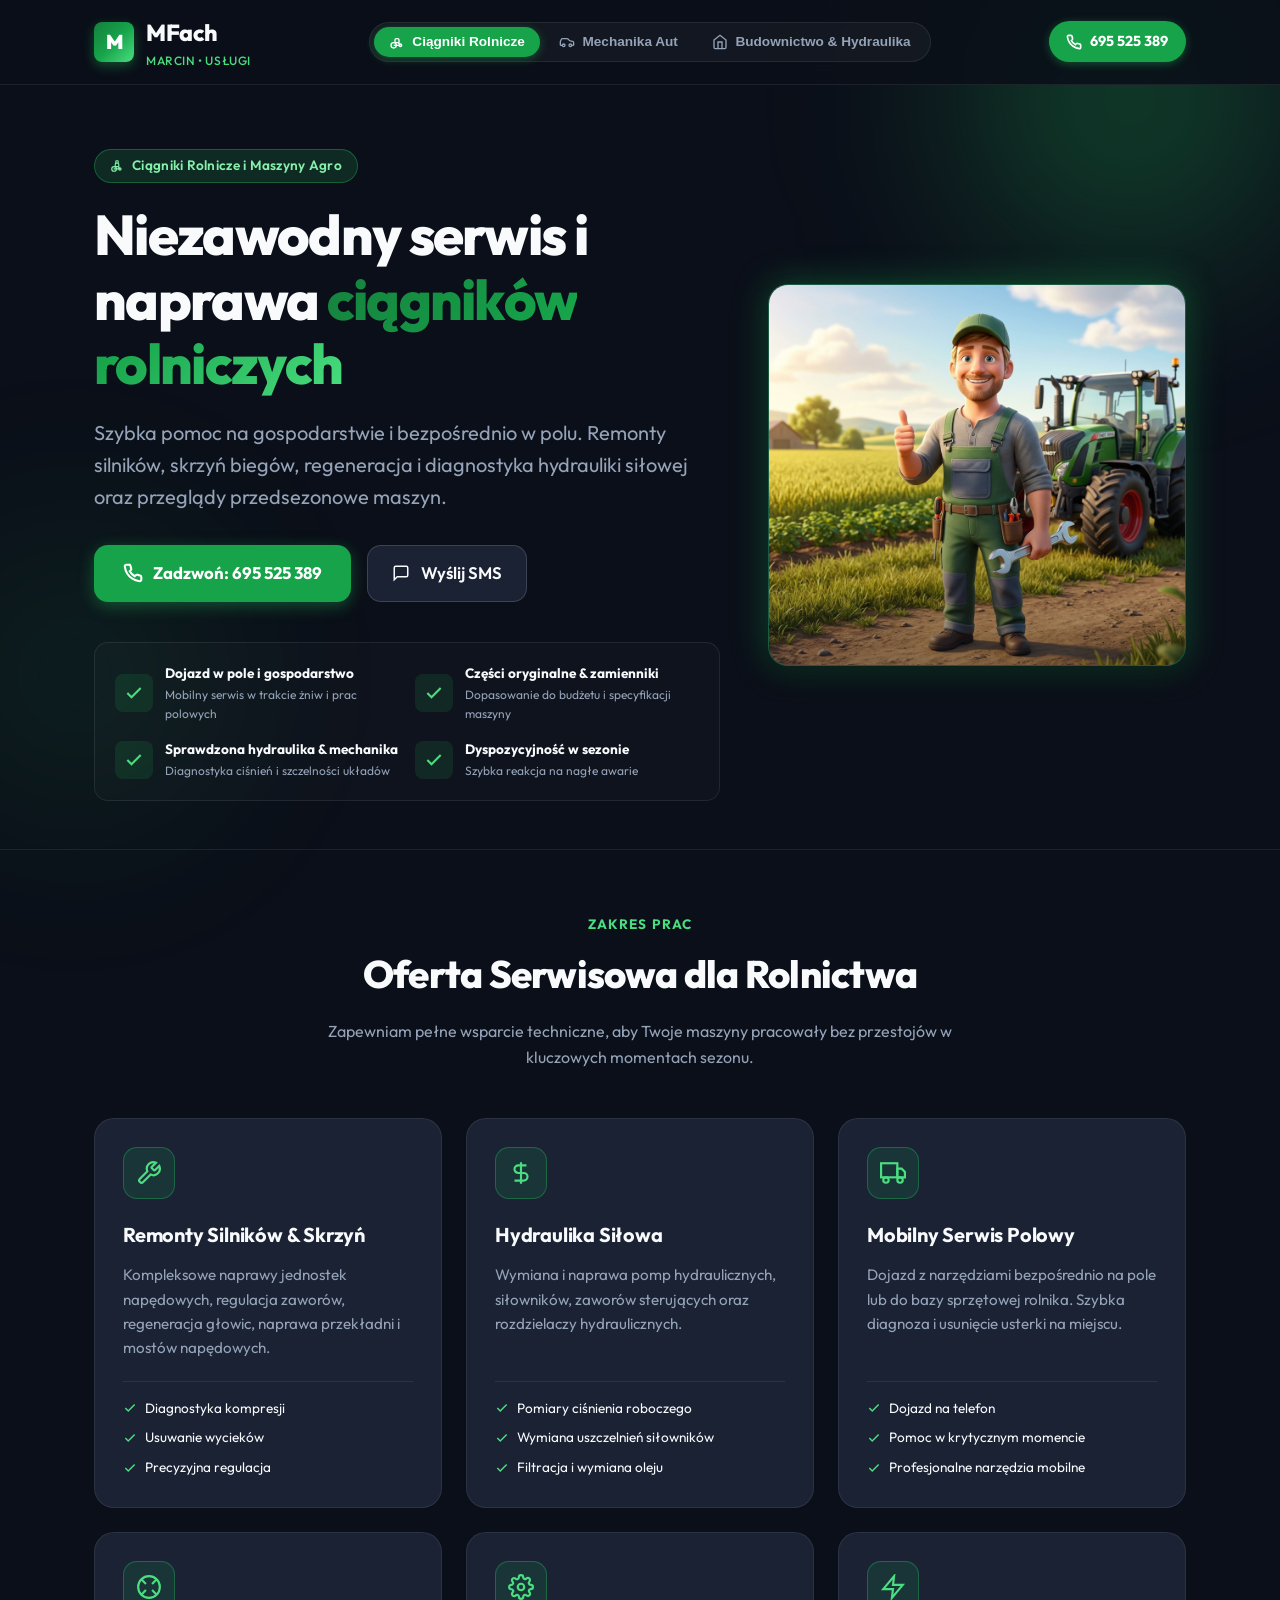
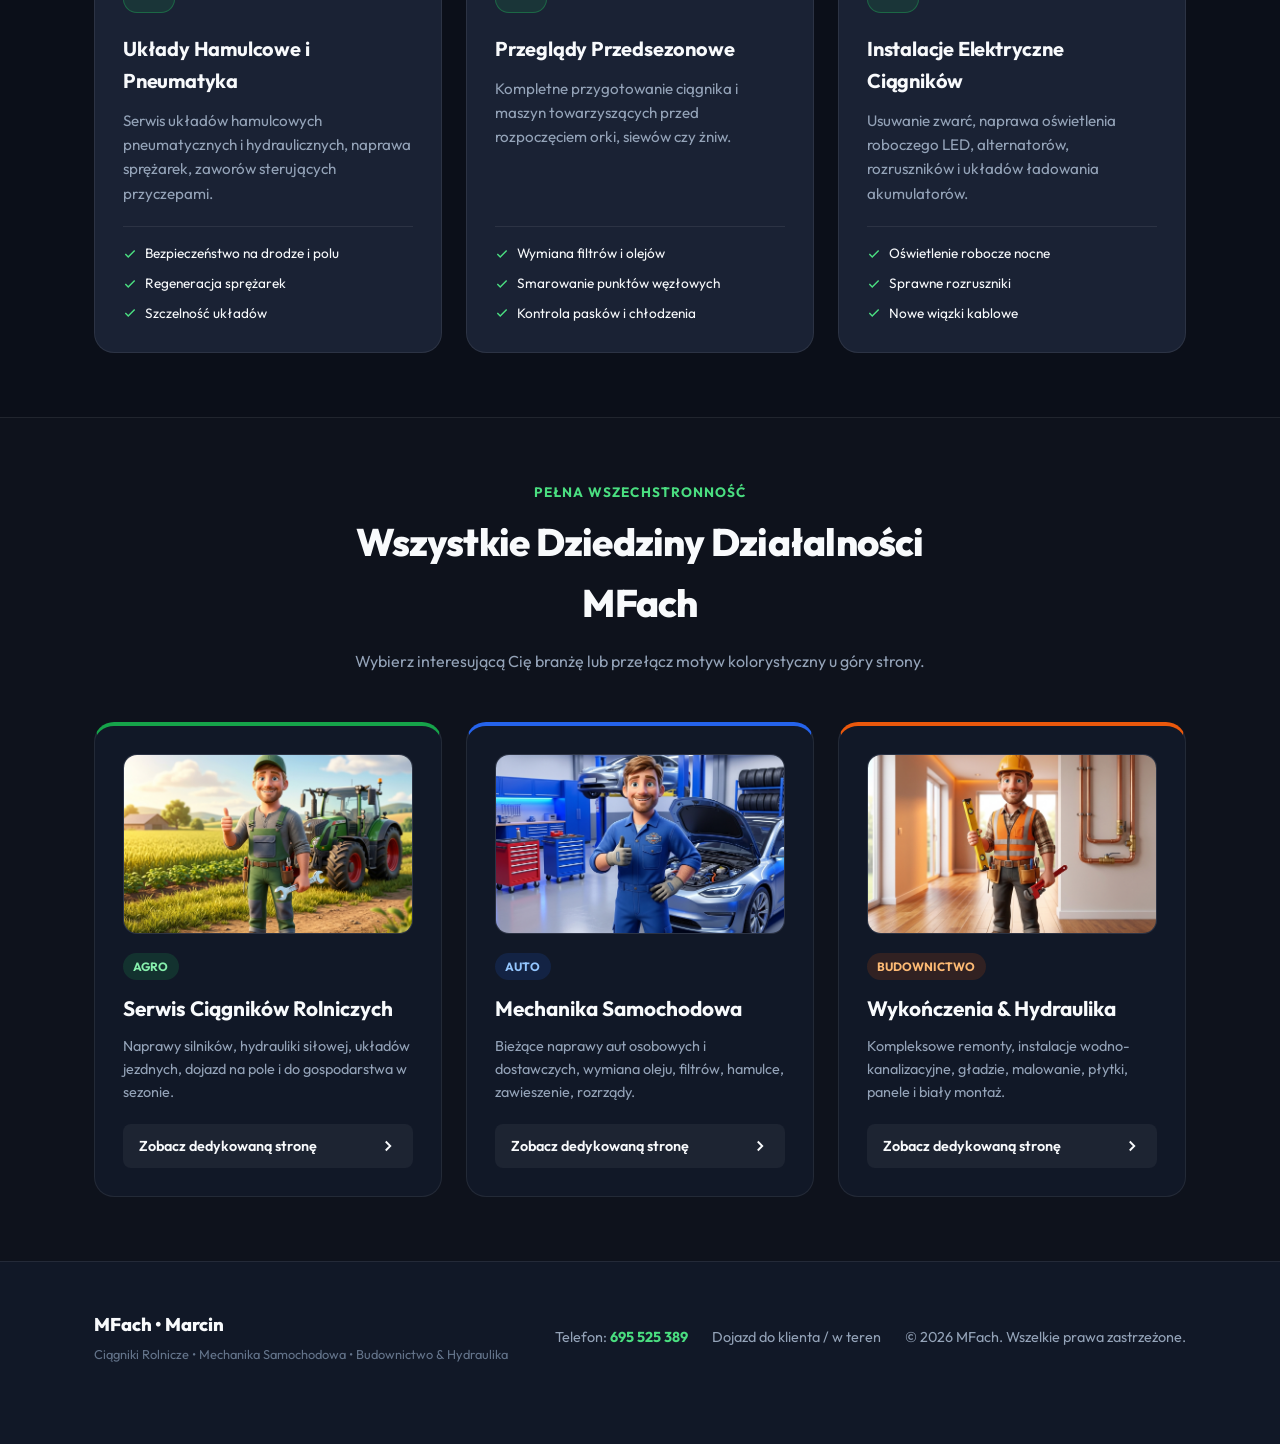
==== commit 10c676c1: "Dodanie spójnych ilustracji 3D z maskotką Marcina dla sekcji ciągników, aut i budownictwa" ====
--- a/index.html
+++ b/index.html
@@ -64,32 +64,43 @@
     <!-- ================= SEKCJA GŁÓWNA HERO ================= -->
     <section class="hero-section">
       <div class="container">
-        <div id="heroBadge" class="hero-pill-badge">
-          <!-- Dynamicznie wypełniane przez js/main.js -->
-        </div>
-
-        <h1 id="heroTitle" class="hero-title">
-          <!-- Dynamicznie wypełniane przez js/main.js -->
-        </h1>
-
-        <p id="heroDesc" class="hero-desc">
-          <!-- Dynamicznie wypełniane przez js/main.js -->
-        </p>
-
-        <div class="hero-action-group">
-          <a href="tel:695525389" class="btn-primary">
-            <svg viewBox="0 0 24 24" width="20" height="20" fill="none" stroke="currentColor" stroke-width="2.5"><path d="M22 16.92v3a2 2 0 0 1-2.18 2 19.79 19.79 0 0 1-8.63-3.07 19.5 19.5 0 0 1-6-6 19.79 19.79 0 0 1-3.07-8.67A2 2 0 0 1 4.11 2h3a2 2 0 0 1 2 1.72 12.84 12.84 0 0 0 .7 2.81 2 2 0 0 1-.45 2.11L8.09 9.91a16 16 0 0 0 6 6l1.27-1.27a2 2 0 0 1 2.11-.45 12.84 12.84 0 0 0 2.81.7A2 2 0 0 1 22 16.92z"/></svg>
-            <span>Zadzwoń: 695 525 389</span>
-          </a>
-          <a href="sms:695525389" class="btn-secondary">
-            <svg viewBox="0 0 24 24" width="18" height="18" fill="none" stroke="currentColor" stroke-width="2"><path d="M21 15a2 2 0 0 1-2 2H7l-4 4V5a2 2 0 0 1 2-2h14a2 2 0 0 1 2 2z"/></svg>
-            <span>Wyślij SMS</span>
-          </a>
-        </div>
-
-        <!-- Pasek atutów / zaufania -->
-        <div id="trustList" class="trust-bar">
-          <!-- Dynamicznie wypełniane przez js/main.js -->
+        <div class="hero-grid">
+          <div class="hero-content">
+            <div id="heroBadge" class="hero-pill-badge">
+              <!-- Dynamicznie wypełniane przez js/main.js -->
+            </div>
+
+            <h1 id="heroTitle" class="hero-title">
+              <!-- Dynamicznie wypełniane przez js/main.js -->
+            </h1>
+
+            <p id="heroDesc" class="hero-desc">
+              <!-- Dynamicznie wypełniane przez js/main.js -->
+            </p>
+
+            <div class="hero-action-group">
+              <a href="tel:695525389" class="btn-primary">
+                <svg viewBox="0 0 24 24" width="20" height="20" fill="none" stroke="currentColor" stroke-width="2.5"><path d="M22 16.92v3a2 2 0 0 1-2.18 2 19.79 19.79 0 0 1-8.63-3.07 19.5 19.5 0 0 1-6-6 19.79 19.79 0 0 1-3.07-8.67A2 2 0 0 1 4.11 2h3a2 2 0 0 1 2 1.72 12.84 12.84 0 0 0 .7 2.81 2 2 0 0 1-.45 2.11L8.09 9.91a16 16 0 0 0 6 6l1.27-1.27a2 2 0 0 1 2.11-.45 12.84 12.84 0 0 0 2.81.7A2 2 0 0 1 22 16.92z"/></svg>
+                <span>Zadzwoń: 695 525 389</span>
+              </a>
+              <a href="sms:695525389" class="btn-secondary">
+                <svg viewBox="0 0 24 24" width="18" height="18" fill="none" stroke="currentColor" stroke-width="2"><path d="M21 15a2 2 0 0 1-2 2H7l-4 4V5a2 2 0 0 1 2-2h14a2 2 0 0 1 2 2z"/></svg>
+                <span>Wyślij SMS</span>
+              </a>
+            </div>
+
+            <!-- Pasek atutów / zaufania -->
+            <div id="trustList" class="trust-bar">
+              <!-- Dynamicznie wypełniane przez js/main.js -->
+            </div>
+          </div>
+
+          <!-- Prawa kolumna: Ilustracja maskotki Marcina -->
+          <div class="hero-visual">
+            <div class="hero-image-wrapper">
+              <img id="heroImage" src="assets/hero_agro.png" alt="Marcin MFach - Serwis Ciągników Rolniczych" class="hero-img" width="600" height="400">
+            </div>
+          </div>
         </div>
       </div>
     </section>
@@ -121,6 +132,9 @@
         <div class="branches-overview-grid">
           <!-- Ciągniki (Zielony) -->
           <div class="branch-preview-card card-agro">
+            <div class="branch-card-media">
+              <img src="assets/hero_agro.png" alt="Ciągniki Rolnicze - MFach" loading="lazy">
+            </div>
             <span class="branch-badge badge-agro">Agro</span>
             <h3>Serwis Ciągników Rolniczych</h3>
             <p>Naprawy silników, hydrauliki siłowej, układów jezdnych, dojazd na pole i do gospodarstwa w sezonie.</p>
@@ -132,6 +146,9 @@
 
           <!-- Samochody (Niebieski) -->
           <div class="branch-preview-card card-auto">
+            <div class="branch-card-media">
+              <img src="assets/hero_auto.png" alt="Mechanika Samochodowa - MFach" loading="lazy">
+            </div>
             <span class="branch-badge badge-auto">Auto</span>
             <h3>Mechanika Samochodowa</h3>
             <p>Bieżące naprawy aut osobowych i dostawczych, wymiana oleju, filtrów, hamulce, zawieszenie, rozrządy.</p>
@@ -143,6 +160,9 @@
 
           <!-- Budownictwo (Ceglasty Pomarańcz) -->
           <div class="branch-preview-card card-build">
+            <div class="branch-card-media">
+              <img src="assets/hero_build.png" alt="Wykończenia & Hydraulika - MFach" loading="lazy">
+            </div>
             <span class="branch-badge badge-build">Budownictwo</span>
             <h3>Wykończenia & Hydraulika</h3>
             <p>Kompleksowe remonty, instalacje wodno-kanalizacyjne, gładzie, malowanie, płytki, panele i biały montaż.</p>
--- a/css/style.css
+++ b/css/style.css
@@ -281,6 +281,51 @@
   position: relative;
 }
 
+.hero-grid {
+  display: grid;
+  grid-template-columns: 1.2fr 0.8fr;
+  gap: 3rem;
+  align-items: center;
+}
+
+.hero-visual {
+  position: relative;
+  display: flex;
+  justify-content: center;
+}
+
+.hero-image-wrapper {
+  position: relative;
+  width: 100%;
+  max-width: 440px;
+  border-radius: var(--radius-lg);
+  overflow: hidden;
+  background: var(--bg-card);
+  border: 1px solid var(--primary-border);
+  box-shadow: var(--shadow-md), 0 0 35px var(--primary-glow);
+  transition: var(--transition);
+}
+
+.hero-image-wrapper::after {
+  content: "";
+  position: absolute;
+  inset: 0;
+  pointer-events: none;
+  background: linear-gradient(to top, rgba(11, 15, 25, 0.45) 0%, transparent 60%);
+}
+
+.hero-img {
+  width: 100%;
+  height: 380px;
+  object-fit: cover;
+  display: block;
+  transition: transform 0.4s ease;
+}
+
+.hero-image-wrapper:hover .hero-img {
+  transform: scale(1.03);
+}
+
 .hero-pill-badge {
   display: inline-flex;
   align-items: center;
@@ -582,6 +627,28 @@
 .branch-preview-card:hover {
   transform: translateY(-4px);
   box-shadow: var(--shadow-md);
+}
+
+.branch-card-media {
+  width: 100%;
+  height: 180px;
+  border-radius: var(--radius-md);
+  overflow: hidden;
+  margin-bottom: 1.15rem;
+  border: 1px solid var(--border-subtle);
+  background: var(--bg-card);
+}
+
+.branch-card-media img {
+  width: 100%;
+  height: 100%;
+  object-fit: cover;
+  display: block;
+  transition: transform 0.4s ease;
+}
+
+.branch-preview-card:hover .branch-card-media img {
+  transform: scale(1.05);
 }
 
 .branch-badge {
@@ -867,6 +934,19 @@
    Media Queries & Responsywność
    ========================================================================== */
 @media (max-width: 900px) {
+  .hero-grid {
+    grid-template-columns: 1fr;
+    gap: 2.25rem;
+  }
+
+  .hero-visual {
+    order: -1;
+  }
+
+  .hero-img {
+    height: 290px;
+  }
+
   .nav-container {
     flex-wrap: wrap;
     gap: 0.85rem;
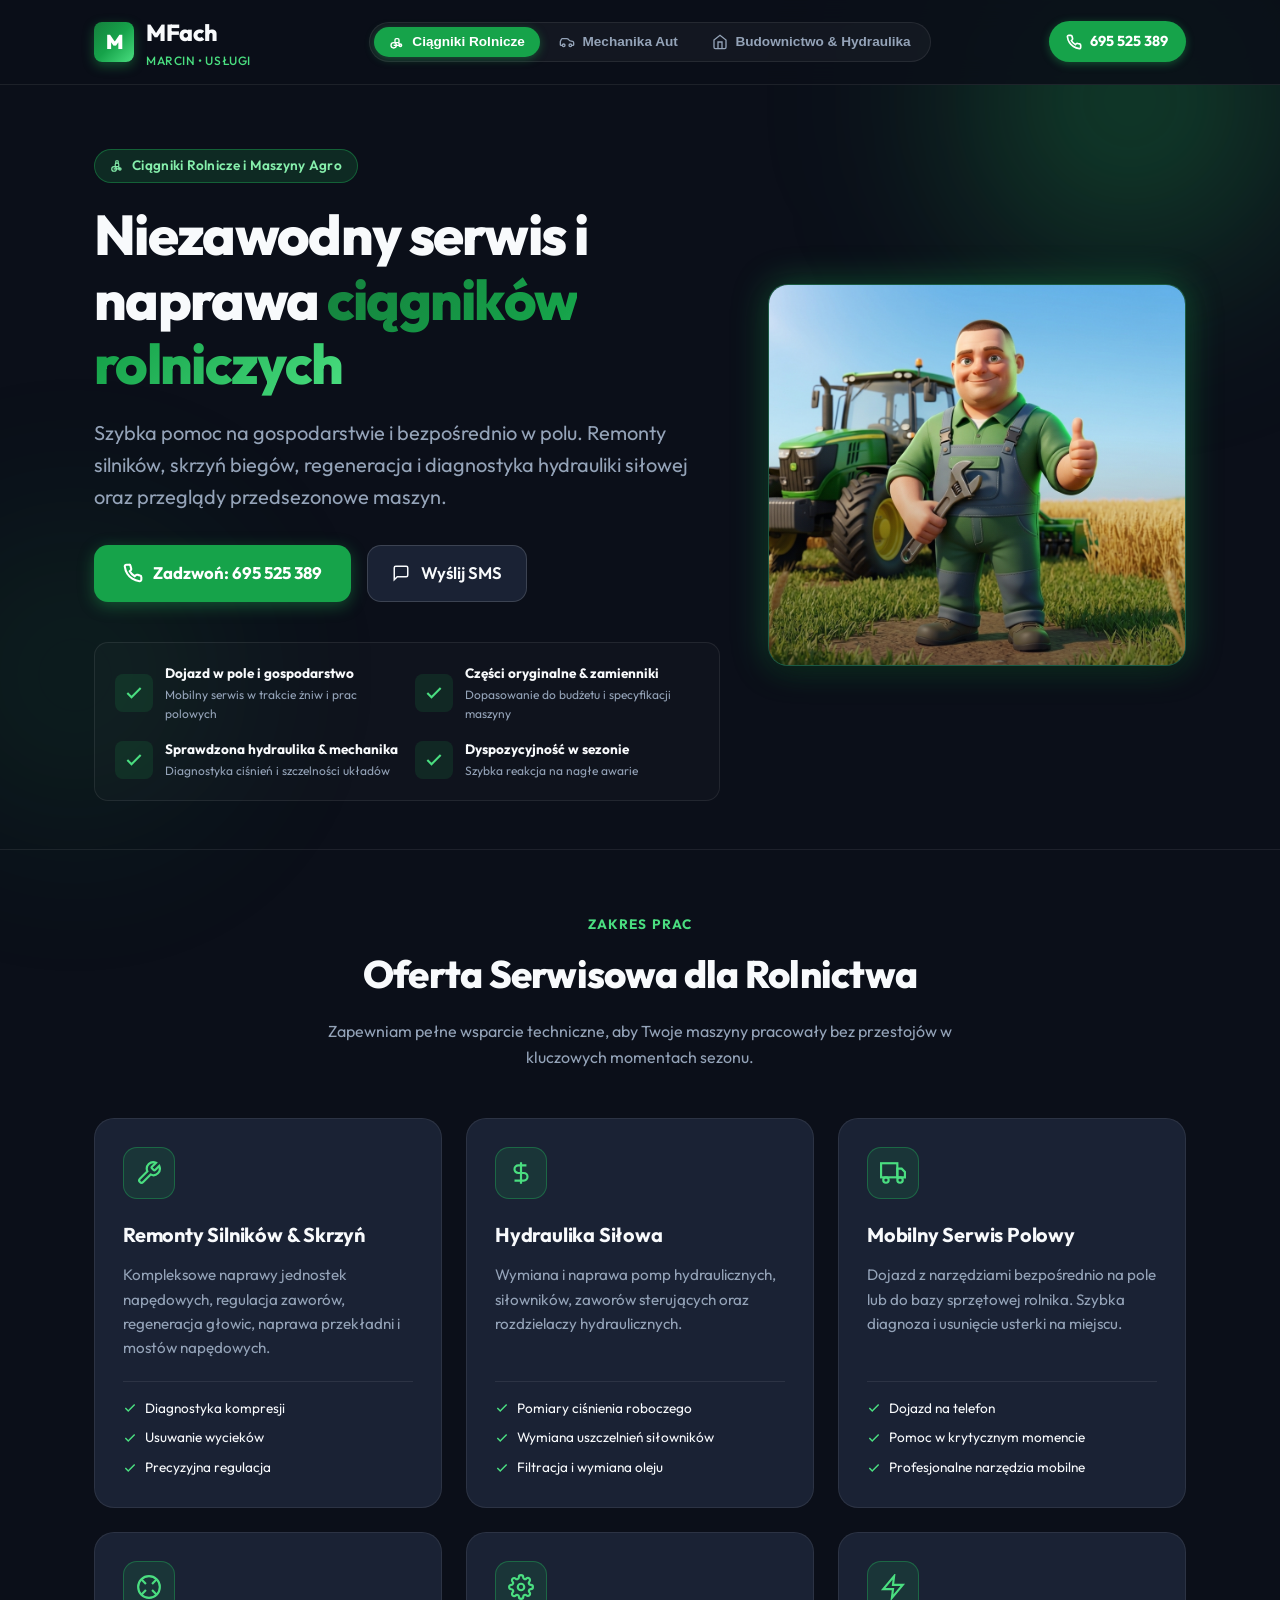
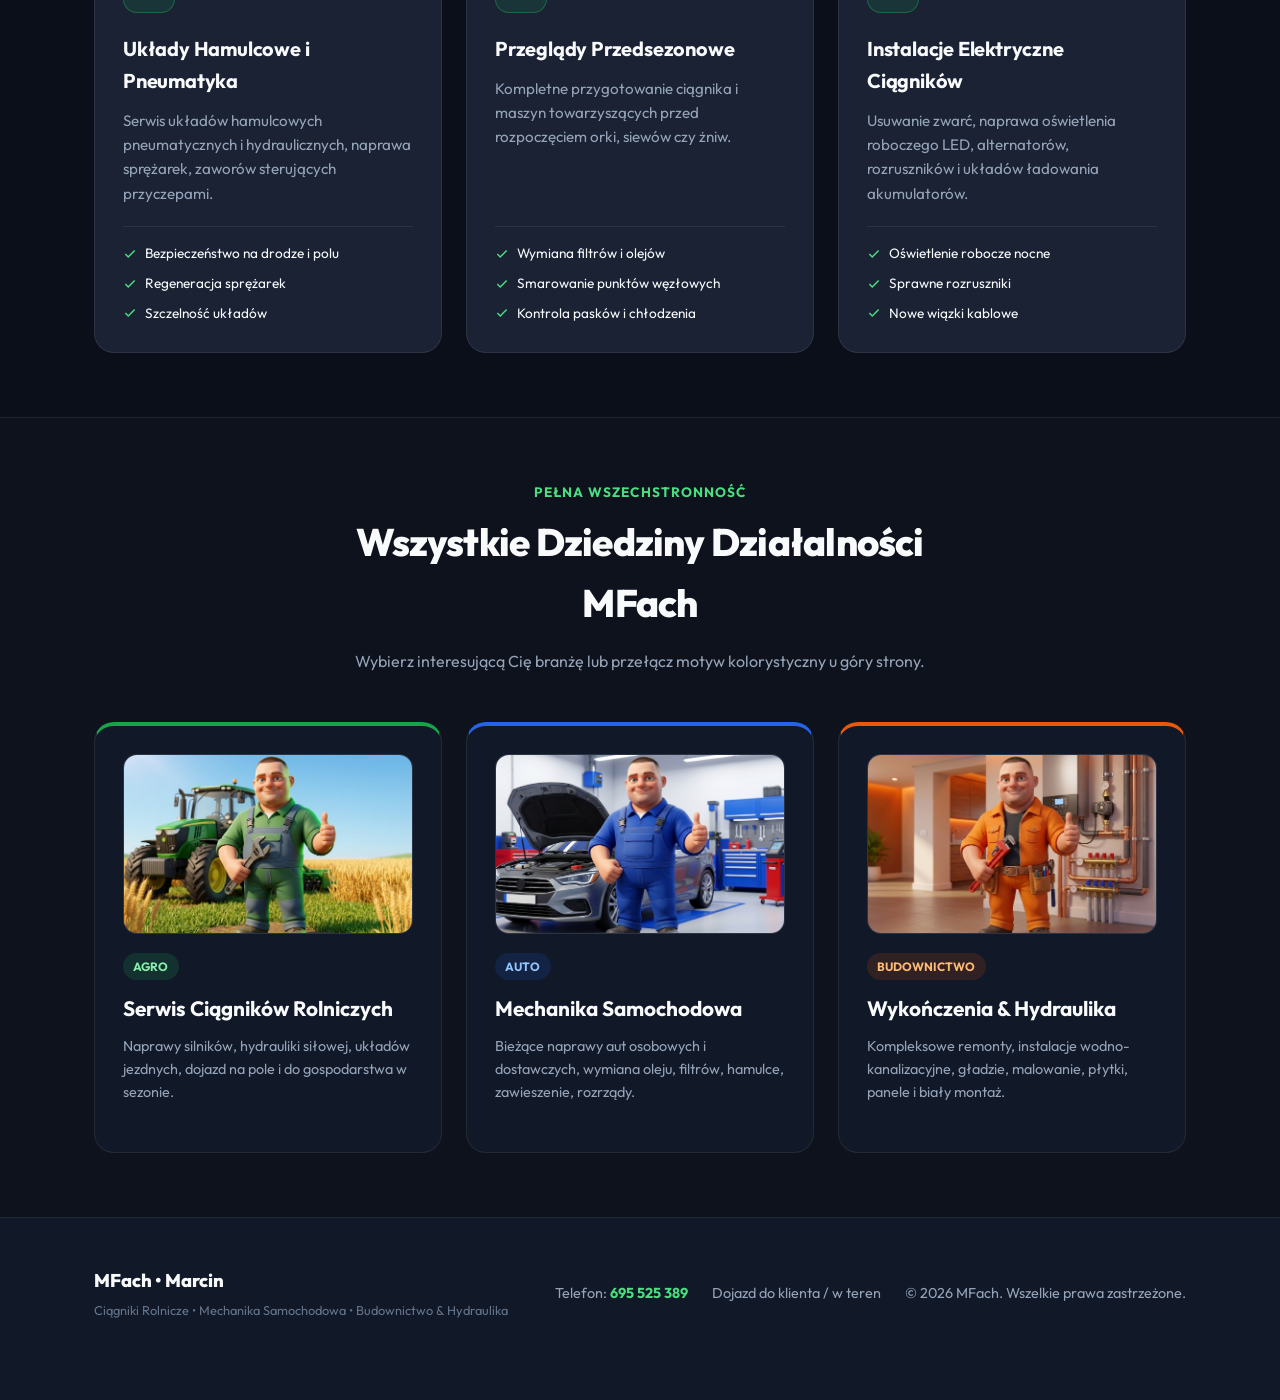
==== commit 0672704d: "Karty jako jednolite klikalne przyciski oraz obsługa gestu swipe lewo/prawo na telefonie" ====
--- a/index.html
+++ b/index.html
@@ -131,46 +131,34 @@
 
         <div class="branches-overview-grid">
           <!-- Ciągniki (Zielony) -->
-          <div class="branch-preview-card card-agro">
+          <a href="rolnictwo.html" class="branch-preview-card card-agro" title="Przejdź do: Serwis Ciągników Rolniczych">
             <div class="branch-card-media">
               <img src="assets/hero_agro.png" alt="Ciągniki Rolnicze - MFach" loading="lazy">
             </div>
             <span class="branch-badge badge-agro">Agro</span>
             <h3>Serwis Ciągników Rolniczych</h3>
             <p>Naprawy silników, hydrauliki siłowej, układów jezdnych, dojazd na pole i do gospodarstwa w sezonie.</p>
-            <a href="rolnictwo.html" class="branch-link-btn" title="Otwórz wersję dla rolnictwa">
-              <span>Zobacz dedykowaną stronę</span>
-              <svg viewBox="0 0 24 24" width="18" height="18" fill="none" stroke="currentColor" stroke-width="2.5"><polyline points="9 18 15 12 9 6"/></svg>
-            </a>
-          </div>
+          </a>
 
           <!-- Samochody (Niebieski) -->
-          <div class="branch-preview-card card-auto">
+          <a href="mechanika.html" class="branch-preview-card card-auto" title="Przejdź do: Mechanika Samochodowa">
             <div class="branch-card-media">
               <img src="assets/hero_auto.png" alt="Mechanika Samochodowa - MFach" loading="lazy">
             </div>
             <span class="branch-badge badge-auto">Auto</span>
             <h3>Mechanika Samochodowa</h3>
             <p>Bieżące naprawy aut osobowych i dostawczych, wymiana oleju, filtrów, hamulce, zawieszenie, rozrządy.</p>
-            <a href="mechanika.html" class="branch-link-btn" title="Otwórz wersję dla mechaniki samochodowej">
-              <span>Zobacz dedykowaną stronę</span>
-              <svg viewBox="0 0 24 24" width="18" height="18" fill="none" stroke="currentColor" stroke-width="2.5"><polyline points="9 18 15 12 9 6"/></svg>
-            </a>
-          </div>
+          </a>
 
           <!-- Budownictwo (Ceglasty Pomarańcz) -->
-          <div class="branch-preview-card card-build">
+          <a href="budownictwo.html" class="branch-preview-card card-build" title="Przejdź do: Wykończenia & Hydraulika">
             <div class="branch-card-media">
               <img src="assets/hero_build.png" alt="Wykończenia & Hydraulika - MFach" loading="lazy">
             </div>
             <span class="branch-badge badge-build">Budownictwo</span>
             <h3>Wykończenia & Hydraulika</h3>
             <p>Kompleksowe remonty, instalacje wodno-kanalizacyjne, gładzie, malowanie, płytki, panele i biały montaż.</p>
-            <a href="budownictwo.html" class="branch-link-btn" title="Otwórz wersję dla budownictwa">
-              <span>Zobacz dedykowaną stronę</span>
-              <svg viewBox="0 0 24 24" width="18" height="18" fill="none" stroke="currentColor" stroke-width="2.5"><polyline points="9 18 15 12 9 6"/></svg>
-            </a>
-          </div>
+          </a>
         </div>
       </div>
     </section>
--- a/css/style.css
+++ b/css/style.css
@@ -612,6 +612,10 @@
   flex-direction: column;
   transition: var(--transition);
   position: relative;
+  text-decoration: none;
+  color: inherit;
+  cursor: pointer;
+  user-select: none;
 }
 
 .branch-preview-card.card-agro {
@@ -625,8 +629,23 @@
 }
 
 .branch-preview-card:hover {
-  transform: translateY(-4px);
+  transform: translateY(-6px);
   box-shadow: var(--shadow-md);
+}
+
+.branch-preview-card.card-agro:hover {
+  border-color: rgba(34, 197, 94, 0.45);
+  box-shadow: 0 14px 30px rgba(0, 0, 0, 0.4), 0 0 25px rgba(34, 197, 94, 0.2);
+}
+
+.branch-preview-card.card-auto:hover {
+  border-color: rgba(37, 99, 235, 0.45);
+  box-shadow: 0 14px 30px rgba(0, 0, 0, 0.4), 0 0 25px rgba(37, 99, 235, 0.2);
+}
+
+.branch-preview-card.card-build:hover {
+  border-color: rgba(234, 88, 12, 0.45);
+  box-shadow: 0 14px 30px rgba(0, 0, 0, 0.4), 0 0 25px rgba(234, 88, 12, 0.2);
 }
 
 .branch-card-media {
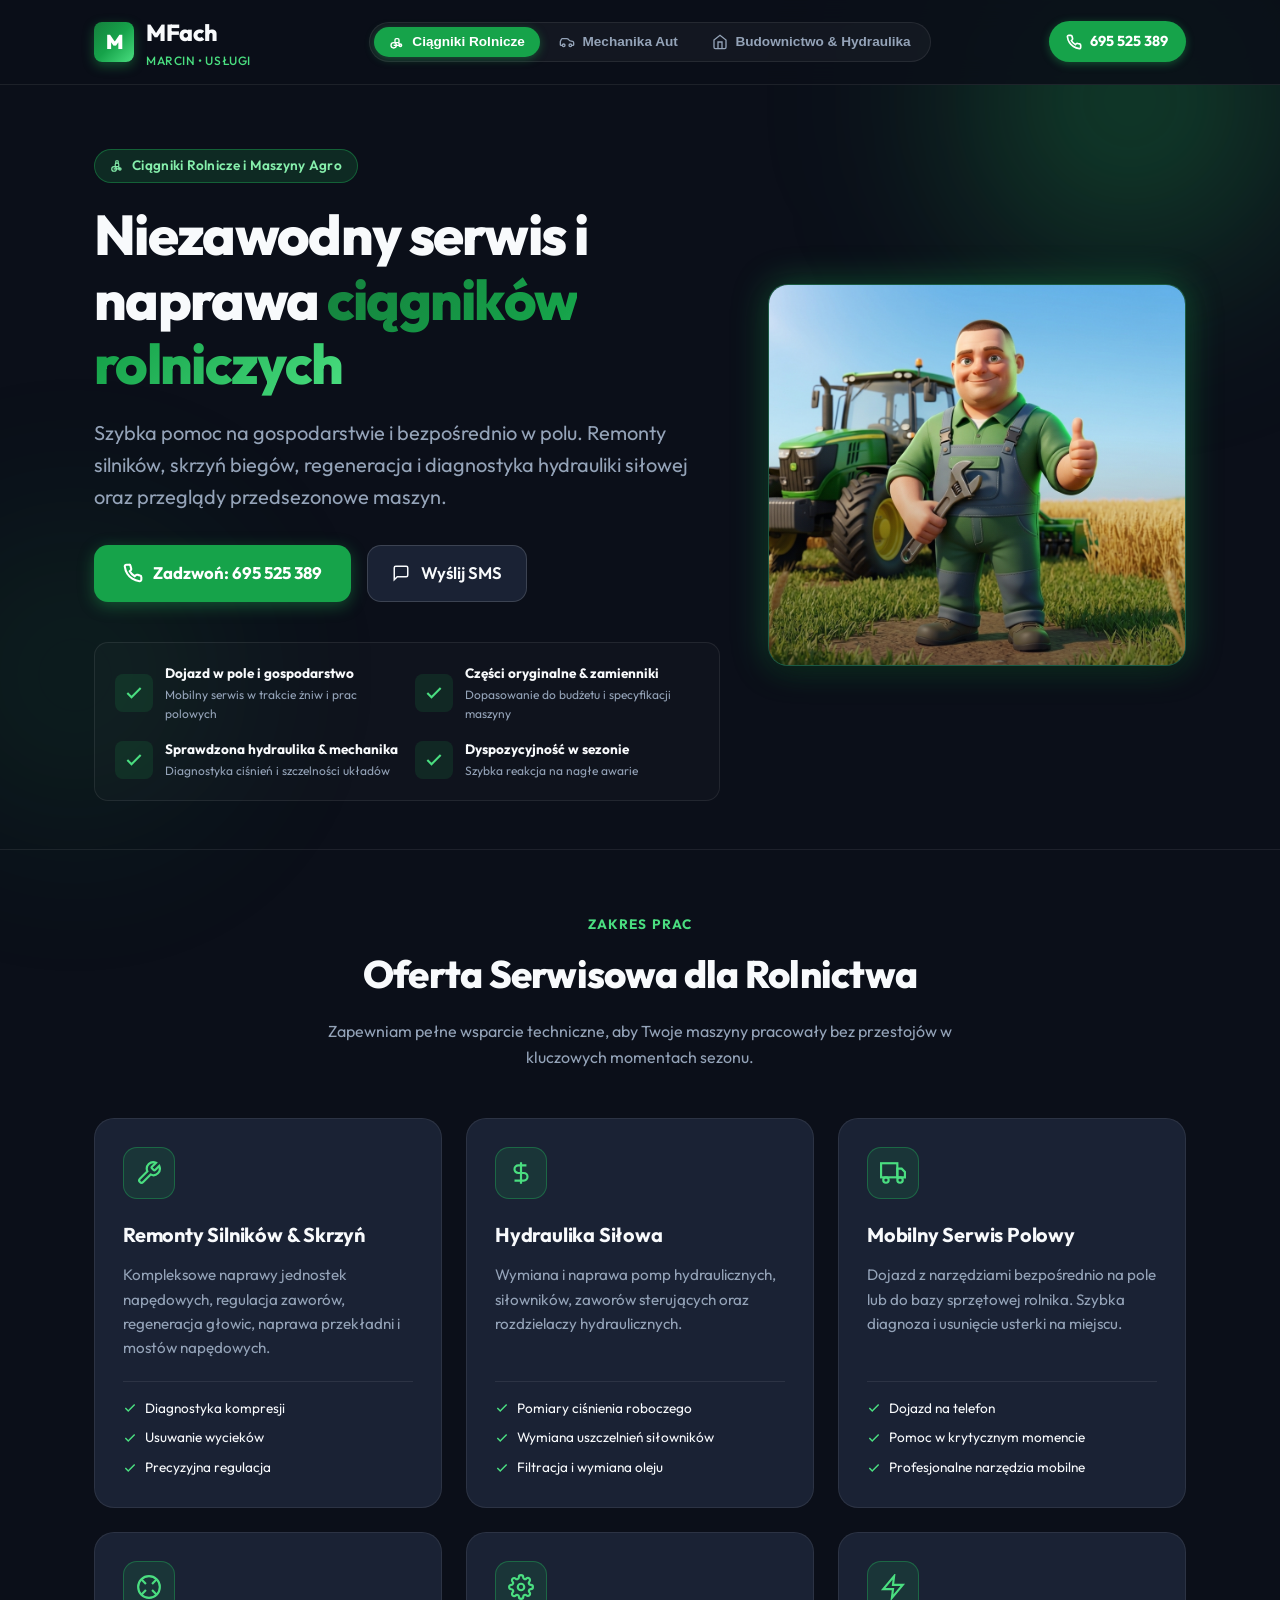
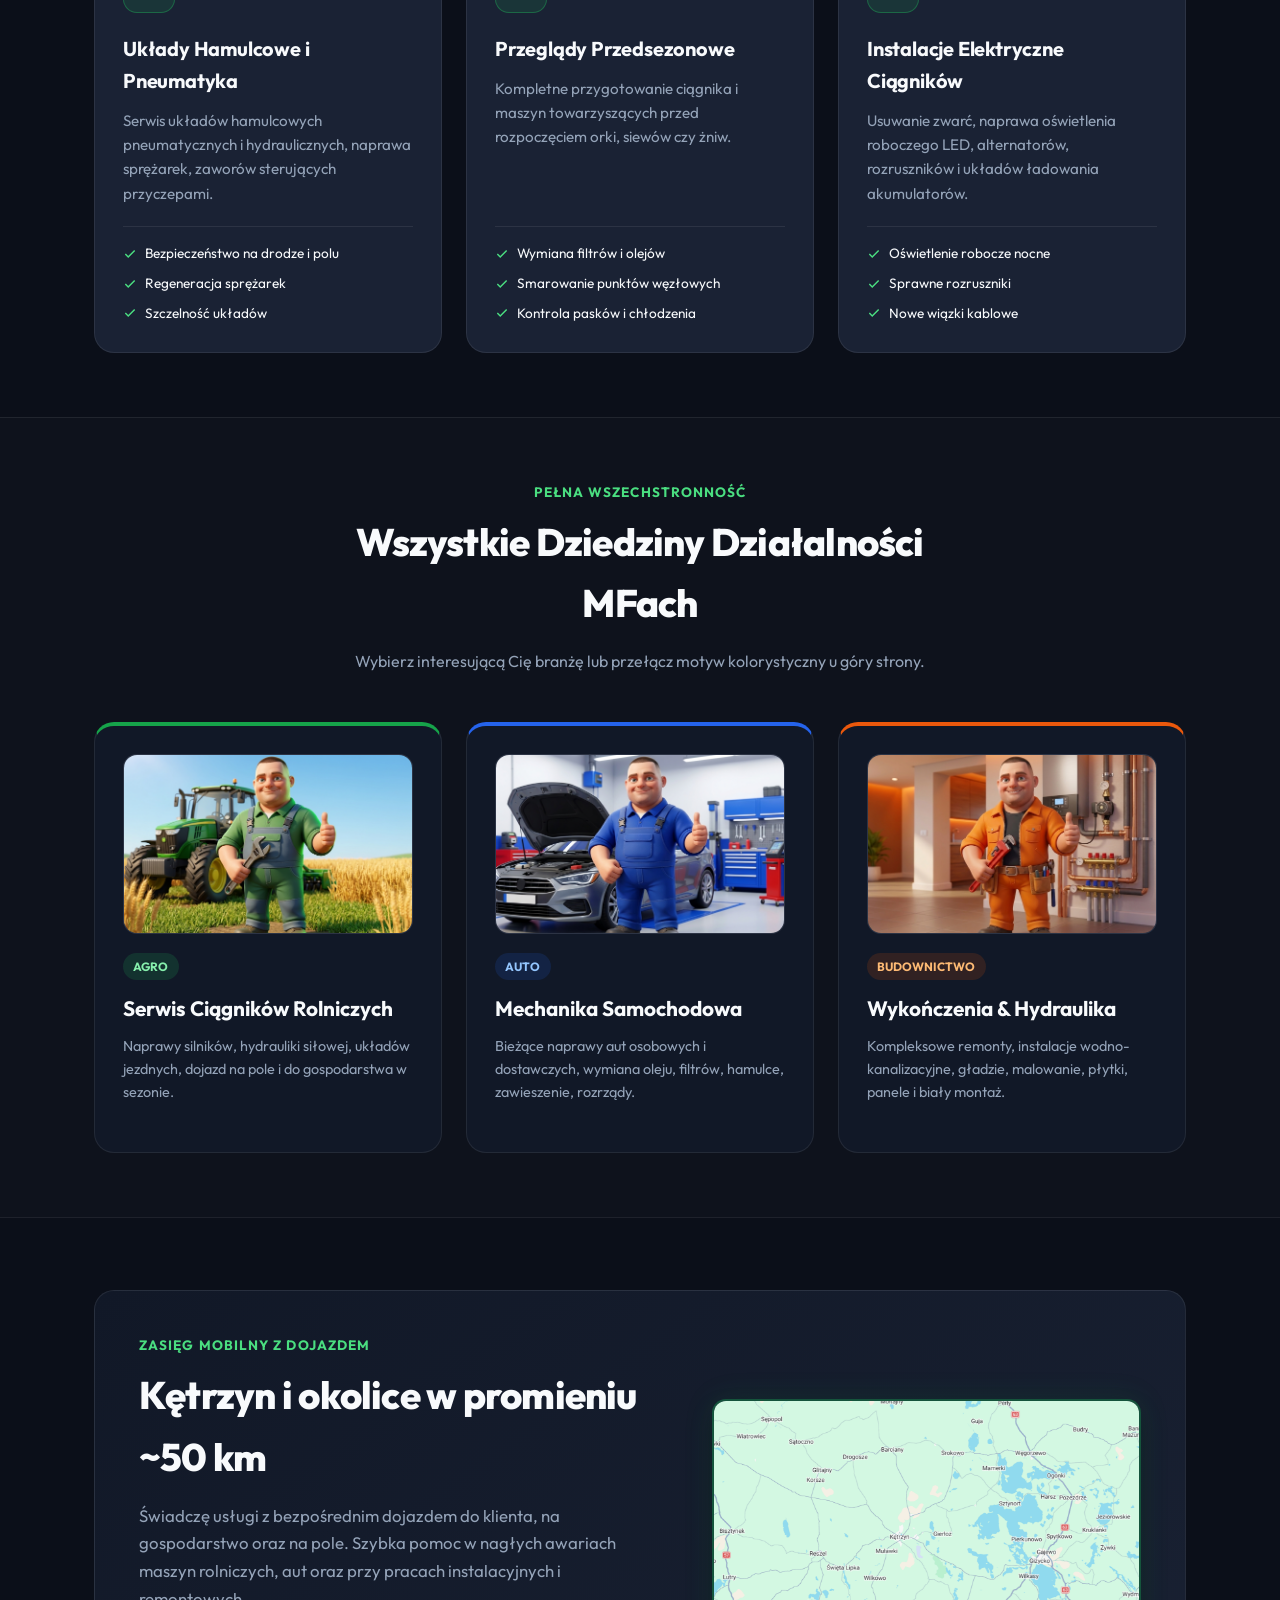
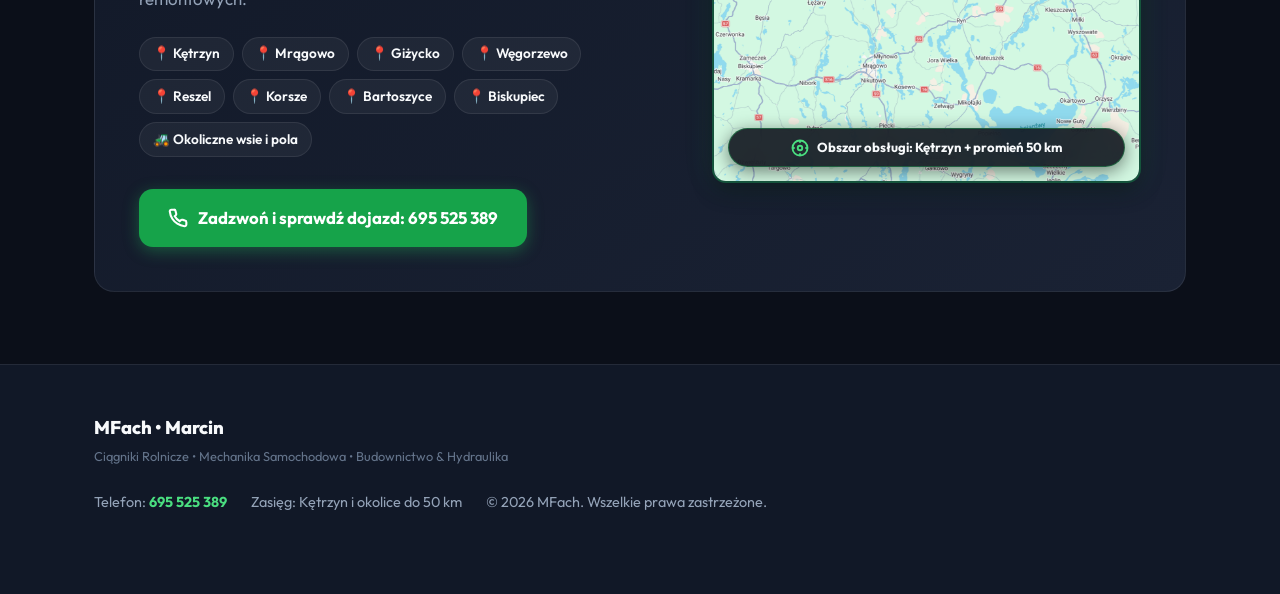
==== commit b28f2d59: "Wkomponowanie mapy obszaru działania (Kętrzyn + 50 km) na stronę oraz nowe infografiki z zasięgiem" ====
--- a/index.html
+++ b/index.html
@@ -163,6 +163,50 @@
       </div>
     </section>
 
+    <!-- ================= OBSZAR DZIAŁANIA (MAPA) ================= -->
+    <section class="section-area" id="obszar">
+      <div class="container">
+        <div class="area-card">
+          <div class="area-info">
+            <span class="section-subtitle">Zasięg mobilny z dojazdem</span>
+            <h2 class="section-title">Kętrzyn i okolice w promieniu ~50 km</h2>
+            <p class="area-desc">
+              Świadczę usługi z bezpośrednim dojazdem do klienta, na gospodarstwo oraz na pole. Szybka pomoc w nagłych awariach maszyn rolniczych, aut oraz przy pracach instalacyjnych i remontowych.
+            </p>
+
+            <div class="area-tags">
+              <span class="area-tag">📍 Kętrzyn</span>
+              <span class="area-tag">📍 Mrągowo</span>
+              <span class="area-tag">📍 Giżycko</span>
+              <span class="area-tag">📍 Węgorzewo</span>
+              <span class="area-tag">📍 Reszel</span>
+              <span class="area-tag">📍 Korsze</span>
+              <span class="area-tag">📍 Bartoszyce</span>
+              <span class="area-tag">📍 Biskupiec</span>
+              <span class="area-tag">🚜 Okoliczne wsie i pola</span>
+            </div>
+
+            <div class="area-cta">
+              <a href="tel:695525389" class="btn-primary">
+                <svg viewBox="0 0 24 24" width="20" height="20" fill="none" stroke="currentColor" stroke-width="2.5"><path d="M22 16.92v3a2 2 0 0 1-2.18 2 19.79 19.79 0 0 1-8.63-3.07 19.5 19.5 0 0 1-6-6 19.79 19.79 0 0 1-3.07-8.67A2 2 0 0 1 4.11 2h3a2 2 0 0 1 2 1.72 12.84 12.84 0 0 0 .7 2.81 2 2 0 0 1-.45 2.11L8.09 9.91a16 16 0 0 0 6 6l1.27-1.27a2 2 0 0 1 2.11-.45 12.84 12.84 0 0 0 2.81.7A2 2 0 0 1 22 16.92z"/></svg>
+                <span>Zadzwoń i sprawdź dojazd: 695 525 389</span>
+              </a>
+            </div>
+          </div>
+
+          <div class="area-visual">
+            <div class="area-map-wrapper">
+              <img src="assets/map.png" alt="Obszar działania MFach - Kętrzyn i okolice 50km" class="area-map-img" loading="lazy">
+              <div class="map-badge-overlay">
+                <svg viewBox="0 0 24 24" width="18" height="18" fill="none" stroke="currentColor" stroke-width="2.5"><circle cx="12" cy="12" r="10"/><circle cx="12" cy="12" r="3"/><line x1="12" y1="2" x2="12" y2="5"/><line x1="12" y1="19" x2="12" y2="22"/><line x1="2" y1="12" x2="5" y2="12"/><line x1="19" y1="12" x2="22" y2="12"/></svg>
+                <span>Obszar obsługi: Kętrzyn + promień 50 km</span>
+              </div>
+            </div>
+          </div>
+        </div>
+      </div>
+    </section>
+
   </main>
 
   <!-- ================= STOPKA ================= -->
@@ -177,7 +221,7 @@
 
       <div class="footer-contact">
         <div>Telefon: <a href="tel:695525389" class="footer-tel">695 525 389</a></div>
-        <div>Dojazd do klienta / w teren</div>
+        <div>Zasięg: Kętrzyn i okolice do 50 km</div>
         <div>&copy; 2026 MFach. Wszelkie prawa zastrzeżone.</div>
       </div>
     </div>
--- a/css/style.css
+++ b/css/style.css
@@ -698,21 +698,108 @@
   flex-grow: 1;
 }
 
-.branch-link-btn {
-  display: inline-flex;
-  align-items: center;
-  justify-content: space-between;
-  padding: 0.65rem 1rem;
-  border-radius: var(--radius-sm);
+/* ==========================================================================
+   Obszar Działania (Mapa Kętrzyn + 50km)
+   ========================================================================== */
+.section-area {
+  padding: 4.5rem 0;
+  border-top: 1px solid var(--border-subtle);
+  position: relative;
+}
+
+.area-card {
+  background: linear-gradient(145deg, var(--bg-surface) 0%, var(--bg-card) 100%);
+  border: 1px solid var(--border-subtle);
+  border-radius: var(--radius-lg);
+  padding: 2.75rem;
+  display: grid;
+  grid-template-columns: 1.1fr 0.9fr;
+  gap: 3rem;
+  align-items: center;
+}
+
+.area-desc {
+  font-size: 1.05rem;
+  color: var(--text-muted);
+  margin-top: 0.75rem;
+  line-height: 1.65;
+}
+
+.area-tags {
+  display: flex;
+  flex-wrap: wrap;
+  gap: 0.5rem;
+  margin: 1.5rem 0 2rem;
+}
+
+.area-tag {
   background: rgba(255, 255, 255, 0.05);
-  font-size: 0.9rem;
+  border: 1px solid var(--border-subtle);
+  padding: 0.35rem 0.8rem;
+  border-radius: var(--radius-full);
+  font-size: 0.85rem;
   font-weight: 600;
-  transition: var(--transition);
-}
-
-.branch-link-btn:hover {
-  background: rgba(255, 255, 255, 0.12);
-  padding-right: 0.75rem;
+  color: var(--text-main);
+  transition: var(--transition);
+}
+
+.area-tag:hover {
+  background: var(--primary-light);
+  border-color: var(--primary-border);
+  color: var(--accent);
+}
+
+.area-visual {
+  display: flex;
+  justify-content: center;
+}
+
+.area-map-wrapper {
+  position: relative;
+  width: 100%;
+  border-radius: var(--radius-md);
+  overflow: hidden;
+  border: 2px solid var(--primary-border);
+  box-shadow: var(--shadow-md), 0 0 30px var(--primary-light);
+  background: #0f172a;
+}
+
+.area-map-img {
+  width: 100%;
+  height: 380px;
+  object-fit: cover;
+  display: block;
+  transition: transform 0.4s ease;
+}
+
+.area-map-wrapper:hover .area-map-img {
+  transform: scale(1.03);
+}
+
+.map-badge-overlay {
+  position: absolute;
+  bottom: 14px;
+  left: 14px;
+  right: 14px;
+  background: rgba(11, 15, 25, 0.88);
+  backdrop-filter: blur(10px);
+  -webkit-backdrop-filter: blur(10px);
+  border: 1px solid var(--primary-border);
+  padding: 0.5rem 1rem;
+  border-radius: var(--radius-full);
+  font-size: 0.82rem;
+  font-weight: 700;
+  color: var(--text-main);
+  display: flex;
+  align-items: center;
+  justify-content: center;
+  gap: 0.5rem;
+  box-shadow: 0 4px 18px rgba(0, 0, 0, 0.5);
+}
+
+.map-badge-overlay svg {
+  color: var(--accent);
+  flex-shrink: 0;
 }
 
 /* ==========================================================================
@@ -984,6 +1071,16 @@
     gap: 2rem;
     padding: 1.75rem;
   }
+
+  .area-card {
+    grid-template-columns: 1fr;
+    gap: 2rem;
+    padding: 1.75rem;
+  }
+
+  .area-map-img {
+    height: 300px;
+  }
 }
 
 @media (max-width: 680px) {
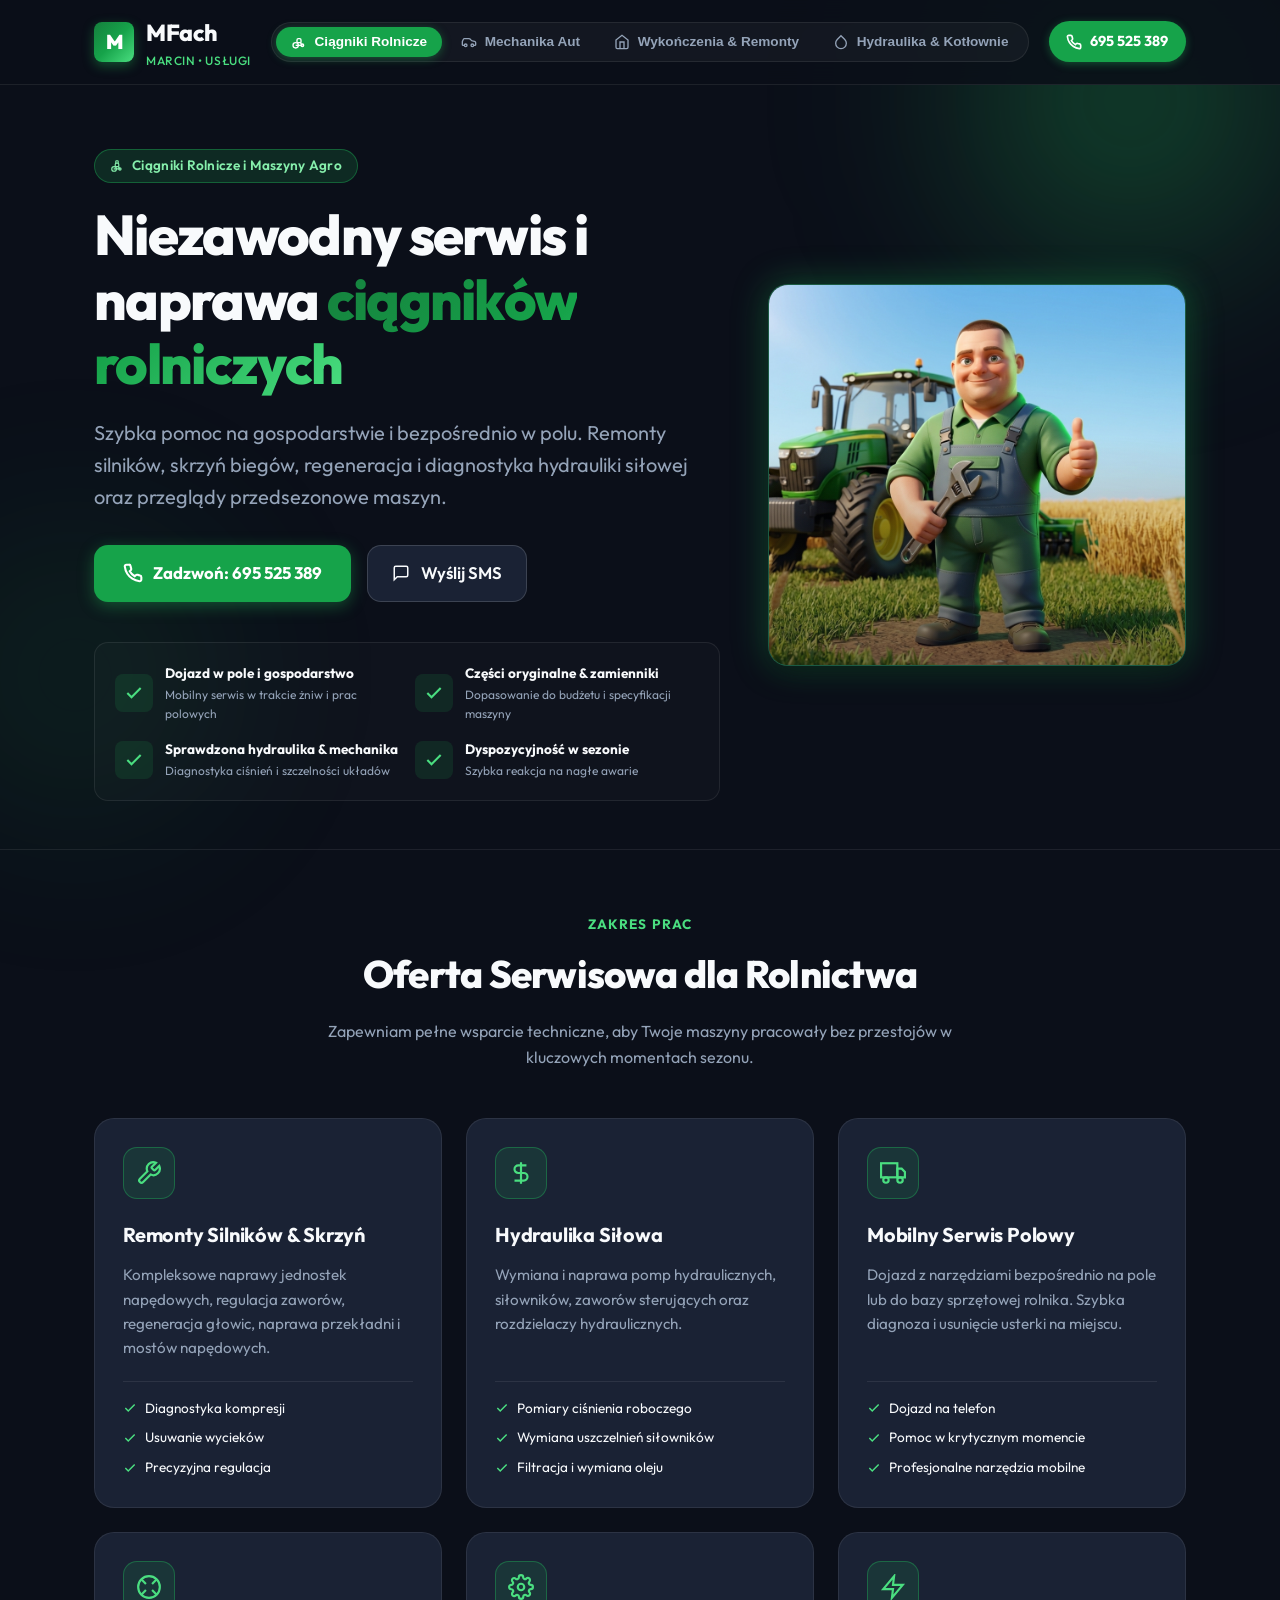
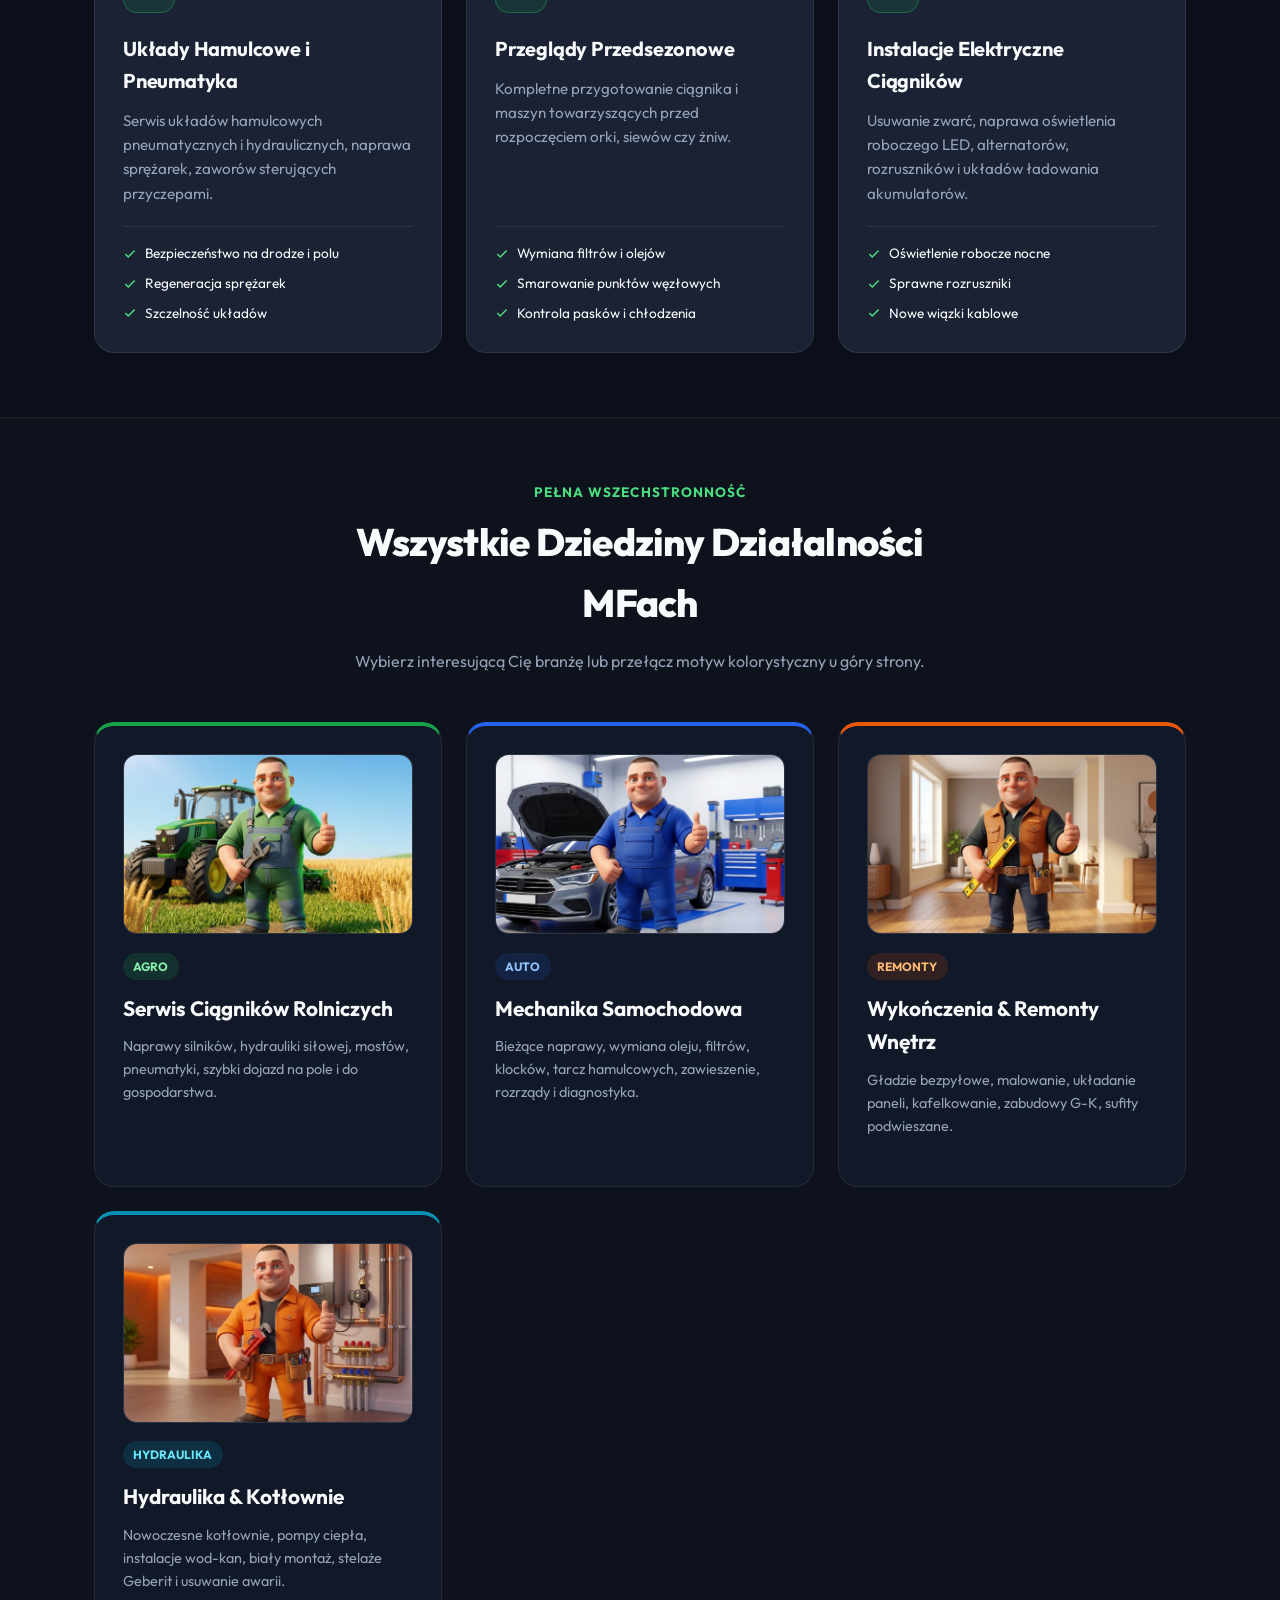
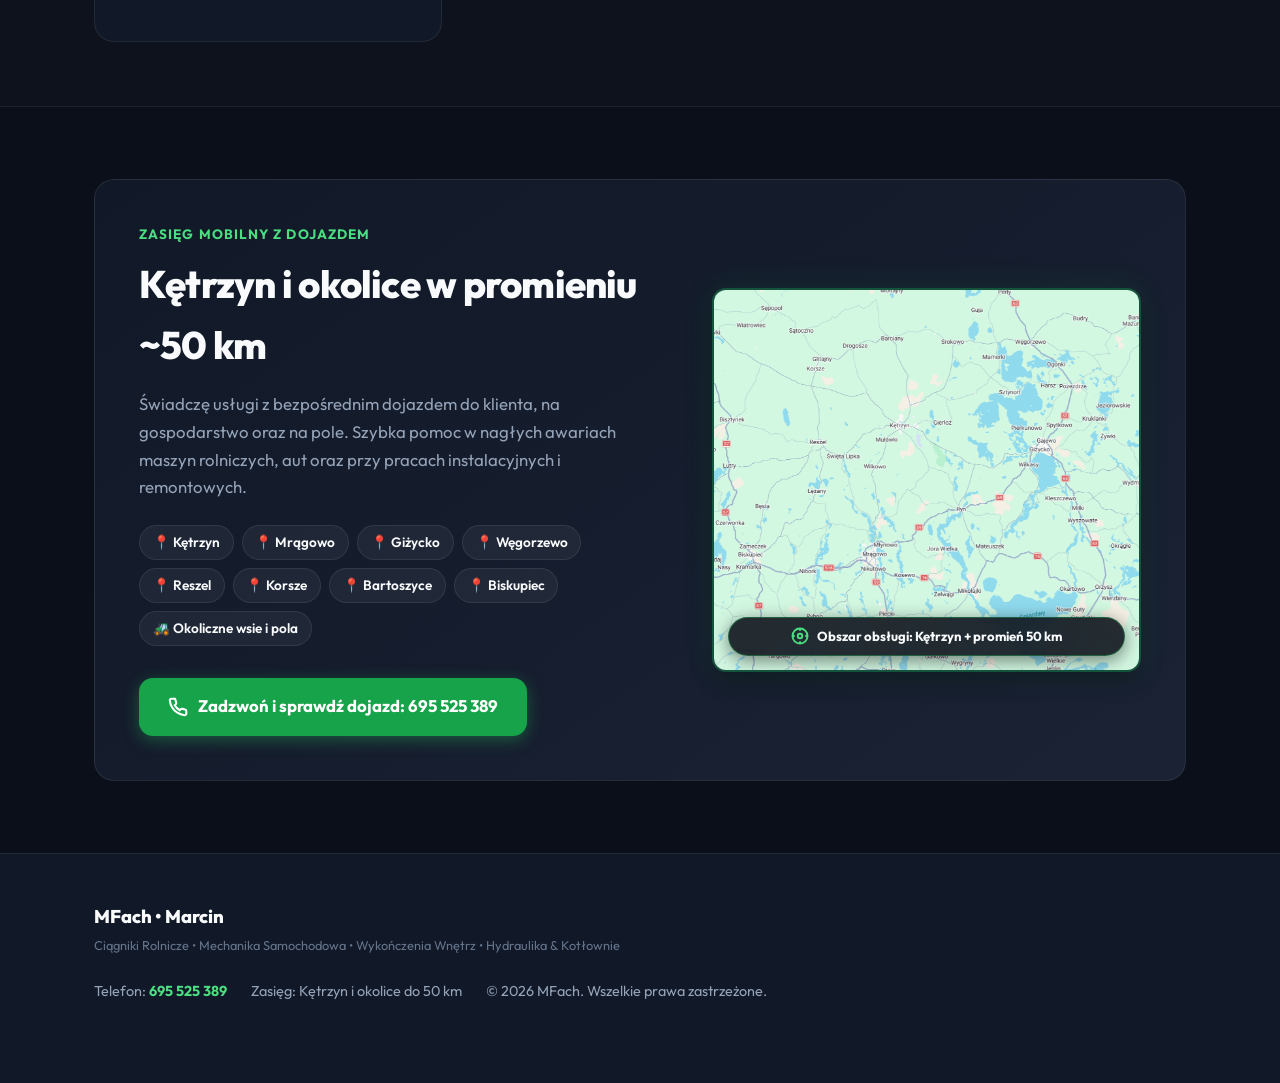
==== commit 390efca0: "Rozdzielenie prac wykończeniowych/remontów od hydrauliki na 4 niezależne profile usługowe" ====
--- a/index.html
+++ b/index.html
@@ -36,7 +36,7 @@
         </div>
       </a>
 
-      <!-- Przełącznik 3 dziedzin z różną kolorystyką -->
+      <!-- Przełącznik 4 dziedzin z różną kolorystyką -->
       <nav class="branch-switcher-nav" aria-label="Wybór branży">
         <button type="button" class="branch-tab-btn active" data-branch="agro" aria-pressed="true">
           <svg viewBox="0 0 24 24" fill="none" stroke="currentColor" stroke-width="2"><circle cx="7" cy="17" r="4"/><circle cx="17" cy="17" r="2"/><path d="M7 17h10"/><path d="M9 13h5l3 4"/><path d="M9 13V9a2 2 0 0 1 2-2h2a2 2 0 0 1 2 2v4"/></svg>
@@ -46,9 +46,13 @@
           <svg viewBox="0 0 24 24" fill="none" stroke="currentColor" stroke-width="2"><path d="M19 17h2c.6 0 1-.4 1-1v-3c0-.9-.7-1.7-1.5-1.9C18.7 10.6 16 10 16 10s-1.3-1.4-2.2-2.3c-.5-.4-1.1-.7-1.8-.7H5c-.6 0-1.1.4-1.4.9l-1.4 2.9A3.7 3.7 0 0 0 2 12v4c0 .6.4 1 1 1h2"/><circle cx="7" cy="17" r="2"/><circle cx="17" cy="17" r="2"/></svg>
           <span>Mechanika Aut</span>
         </button>
-        <button type="button" class="branch-tab-btn" data-branch="build" aria-pressed="false">
+        <button type="button" class="branch-tab-btn" data-branch="remont" aria-pressed="false">
           <svg viewBox="0 0 24 24" fill="none" stroke="currentColor" stroke-width="2"><path d="m3 9 9-7 9 7v11a2 2 0 0 1-2 2H5a2 2 0 0 1-2-2z"/><polyline points="9 22 9 12 15 12 15 22"/></svg>
-          <span>Budownictwo & Hydraulika</span>
+          <span>Wykończenia & Remonty</span>
+        </button>
+        <button type="button" class="branch-tab-btn" data-branch="hydro" aria-pressed="false">
+          <svg viewBox="0 0 24 24" fill="none" stroke="currentColor" stroke-width="2"><path d="M12 2.69l5.66 5.66a8 8 0 1 1-11.31 0z"/></svg>
+          <span>Hydraulika & Kotłownie</span>
         </button>
       </nav>
 
@@ -137,7 +141,7 @@
             </div>
             <span class="branch-badge badge-agro">Agro</span>
             <h3>Serwis Ciągników Rolniczych</h3>
-            <p>Naprawy silników, hydrauliki siłowej, układów jezdnych, dojazd na pole i do gospodarstwa w sezonie.</p>
+            <p>Naprawy silników, hydrauliki siłowej, mostów, pneumatyki, szybki dojazd na pole i do gospodarstwa.</p>
           </a>
 
           <!-- Samochody (Niebieski) -->
@@ -147,17 +151,27 @@
             </div>
             <span class="branch-badge badge-auto">Auto</span>
             <h3>Mechanika Samochodowa</h3>
-            <p>Bieżące naprawy aut osobowych i dostawczych, wymiana oleju, filtrów, hamulce, zawieszenie, rozrządy.</p>
-          </a>
-
-          <!-- Budownictwo (Ceglasty Pomarańcz) -->
-          <a href="budownictwo.html" class="branch-preview-card card-build" title="Przejdź do: Wykończenia & Hydraulika">
-            <div class="branch-card-media">
-              <img src="assets/hero_build.png" alt="Wykończenia & Hydraulika - MFach" loading="lazy">
-            </div>
-            <span class="branch-badge badge-build">Budownictwo</span>
-            <h3>Wykończenia & Hydraulika</h3>
-            <p>Kompleksowe remonty, instalacje wodno-kanalizacyjne, gładzie, malowanie, płytki, panele i biały montaż.</p>
+            <p>Bieżące naprawy, wymiana oleju, filtrów, klocków, tarcz hamulcowych, zawieszenie, rozrządy i diagnostyka.</p>
+          </a>
+
+          <!-- Wykończenia Wnętrz & Remonty (Ceglasty Pomarańcz) -->
+          <a href="remonty.html" class="branch-preview-card card-remont" title="Przejdź do: Wykończenia Wnętrz & Remonty">
+            <div class="branch-card-media">
+              <img src="assets/hero_remont.png" alt="Wykończenia Wnętrz & Remonty - MFach" loading="lazy">
+            </div>
+            <span class="branch-badge badge-remont">Remonty</span>
+            <h3>Wykończenia & Remonty Wnętrz</h3>
+            <p>Gładzie bezpyłowe, malowanie, układanie paneli, kafelkowanie, zabudowy G-K, sufity podwieszane.</p>
+          </a>
+
+          <!-- Hydraulika & Kotłownie (Turkus / Cyjan) -->
+          <a href="hydraulika.html" class="branch-preview-card card-hydro" title="Przejdź do: Hydraulika & Kotłownie">
+            <div class="branch-card-media">
+              <img src="assets/hero_hydro.png" alt="Hydraulika & Kotłownie - MFach" loading="lazy">
+            </div>
+            <span class="branch-badge badge-hydro">Hydraulika</span>
+            <h3>Hydraulika & Kotłownie</h3>
+            <p>Nowoczesne kotłownie, pompy ciepła, instalacje wod-kan, biały montaż, stelaże Geberit i usuwanie awarii.</p>
           </a>
         </div>
       </div>
@@ -215,7 +229,7 @@
       <div class="footer-brand">
         MFach • Marcin
         <div style="font-size: 0.8rem; font-weight: 400; color: var(--text-dim); margin-top: 0.25rem;">
-          Ciągniki Rolnicze • Mechanika Samochodowa • Budownictwo & Hydraulika
+          Ciągniki Rolnicze • Mechanika Samochodowa • Wykończenia Wnętrz • Hydraulika & Kotłownie
         </div>
       </div>
 
--- a/css/style.css
+++ b/css/style.css
@@ -65,8 +65,10 @@
   --theme-gradient: linear-gradient(135deg, #1d4ed8 0%, #2563eb 50%, #38bdf8 100%);
 }
 
-/* Motyw 3: Usługi Ogólnobudowlane & Hydraulika (Ceglasty Pomarańcz / Amber) */
+/* Motyw 3: Wykończenia Wnętrz & Remonty Domów (Ceglasty Pomarańcz / Amber) */
+body.theme-remont,
 body.theme-build,
+[data-theme="remont"],
 [data-theme="build"] {
   --primary: #ea580c;
   --primary-hover: #c2410c;
@@ -77,6 +79,20 @@
   --badge-bg: rgba(234, 88, 12, 0.15);
   --badge-text: #fdba74;
   --theme-gradient: linear-gradient(135deg, #c2410c 0%, #ea580c 50%, #fb923c 100%);
+}
+
+/* Motyw 4: Hydraulika, Kotłownie & Instalacje Wod-Kan (Cyjan / Turkus Instalacyjny) */
+body.theme-hydro,
+[data-theme="hydro"] {
+  --primary: #0891b2;
+  --primary-hover: #0e7490;
+  --primary-light: rgba(6, 182, 212, 0.12);
+  --primary-border: rgba(6, 182, 212, 0.35);
+  --primary-glow: rgba(6, 182, 212, 0.35);
+  --accent: #22d3ee;
+  --badge-bg: rgba(6, 182, 212, 0.15);
+  --badge-text: #67e8f9;
+  --theme-gradient: linear-gradient(135deg, #0e7490 0%, #0891b2 50%, #22d3ee 100%);
 }
 
 /* Reset & Bazowe */
@@ -624,8 +640,12 @@
 .branch-preview-card.card-auto {
   border-top: 4px solid #2563eb;
 }
+.branch-preview-card.card-remont,
 .branch-preview-card.card-build {
   border-top: 4px solid #ea580c;
+}
+.branch-preview-card.card-hydro {
+  border-top: 4px solid #0891b2;
 }
 
 .branch-preview-card:hover {
@@ -643,9 +663,15 @@
   box-shadow: 0 14px 30px rgba(0, 0, 0, 0.4), 0 0 25px rgba(37, 99, 235, 0.2);
 }
 
+.branch-preview-card.card-remont:hover,
 .branch-preview-card.card-build:hover {
   border-color: rgba(234, 88, 12, 0.45);
   box-shadow: 0 14px 30px rgba(0, 0, 0, 0.4), 0 0 25px rgba(234, 88, 12, 0.2);
+}
+
+.branch-preview-card.card-hydro:hover {
+  border-color: rgba(6, 182, 212, 0.45);
+  box-shadow: 0 14px 30px rgba(0, 0, 0, 0.4), 0 0 25px rgba(6, 182, 212, 0.2);
 }
 
 .branch-card-media {
@@ -683,7 +709,8 @@
 
 .badge-agro { background: rgba(34, 197, 94, 0.15); color: #86efac; }
 .badge-auto { background: rgba(37, 99, 235, 0.15); color: #93c5fd; }
-.badge-build { background: rgba(234, 88, 12, 0.15); color: #fdba74; }
+.badge-remont, .badge-build { background: rgba(234, 88, 12, 0.15); color: #fdba74; }
+.badge-hydro { background: rgba(6, 182, 212, 0.15); color: #67e8f9; }
 
 .branch-preview-card h3 {
   font-size: 1.3rem;
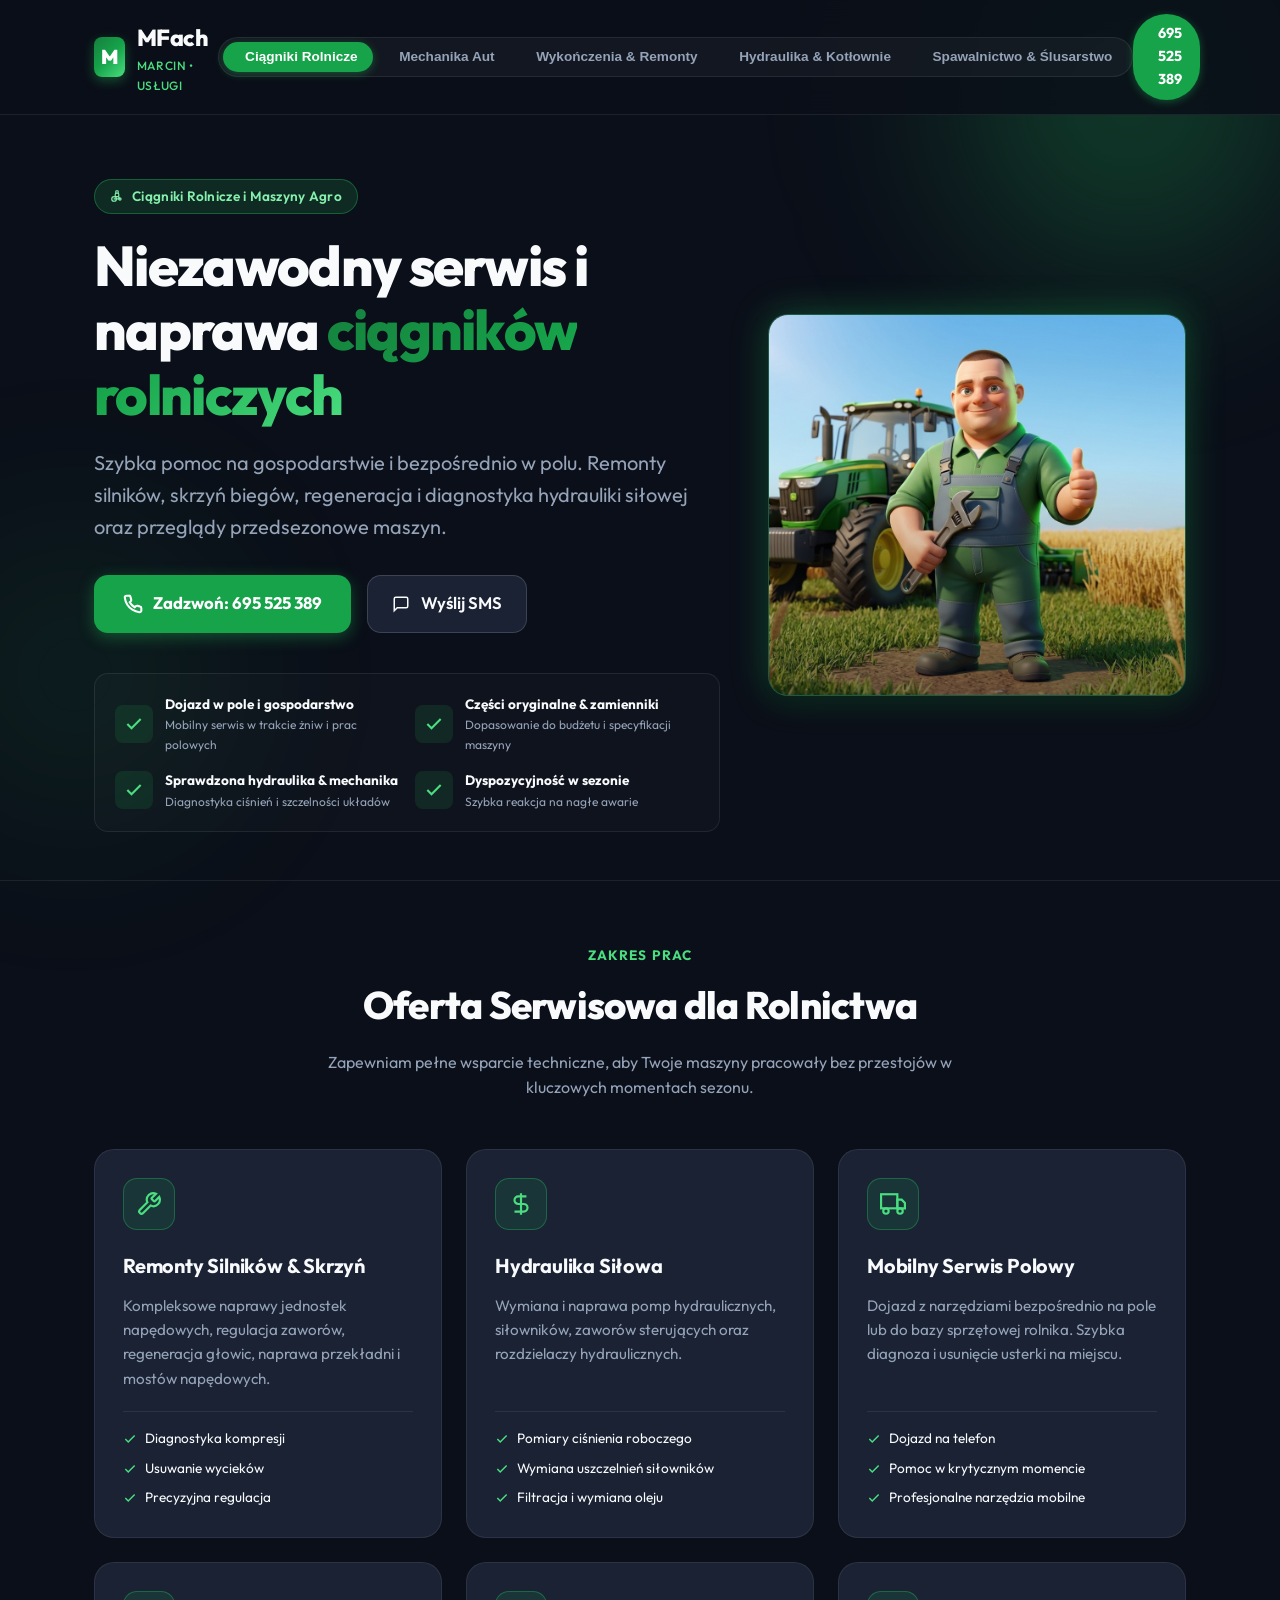
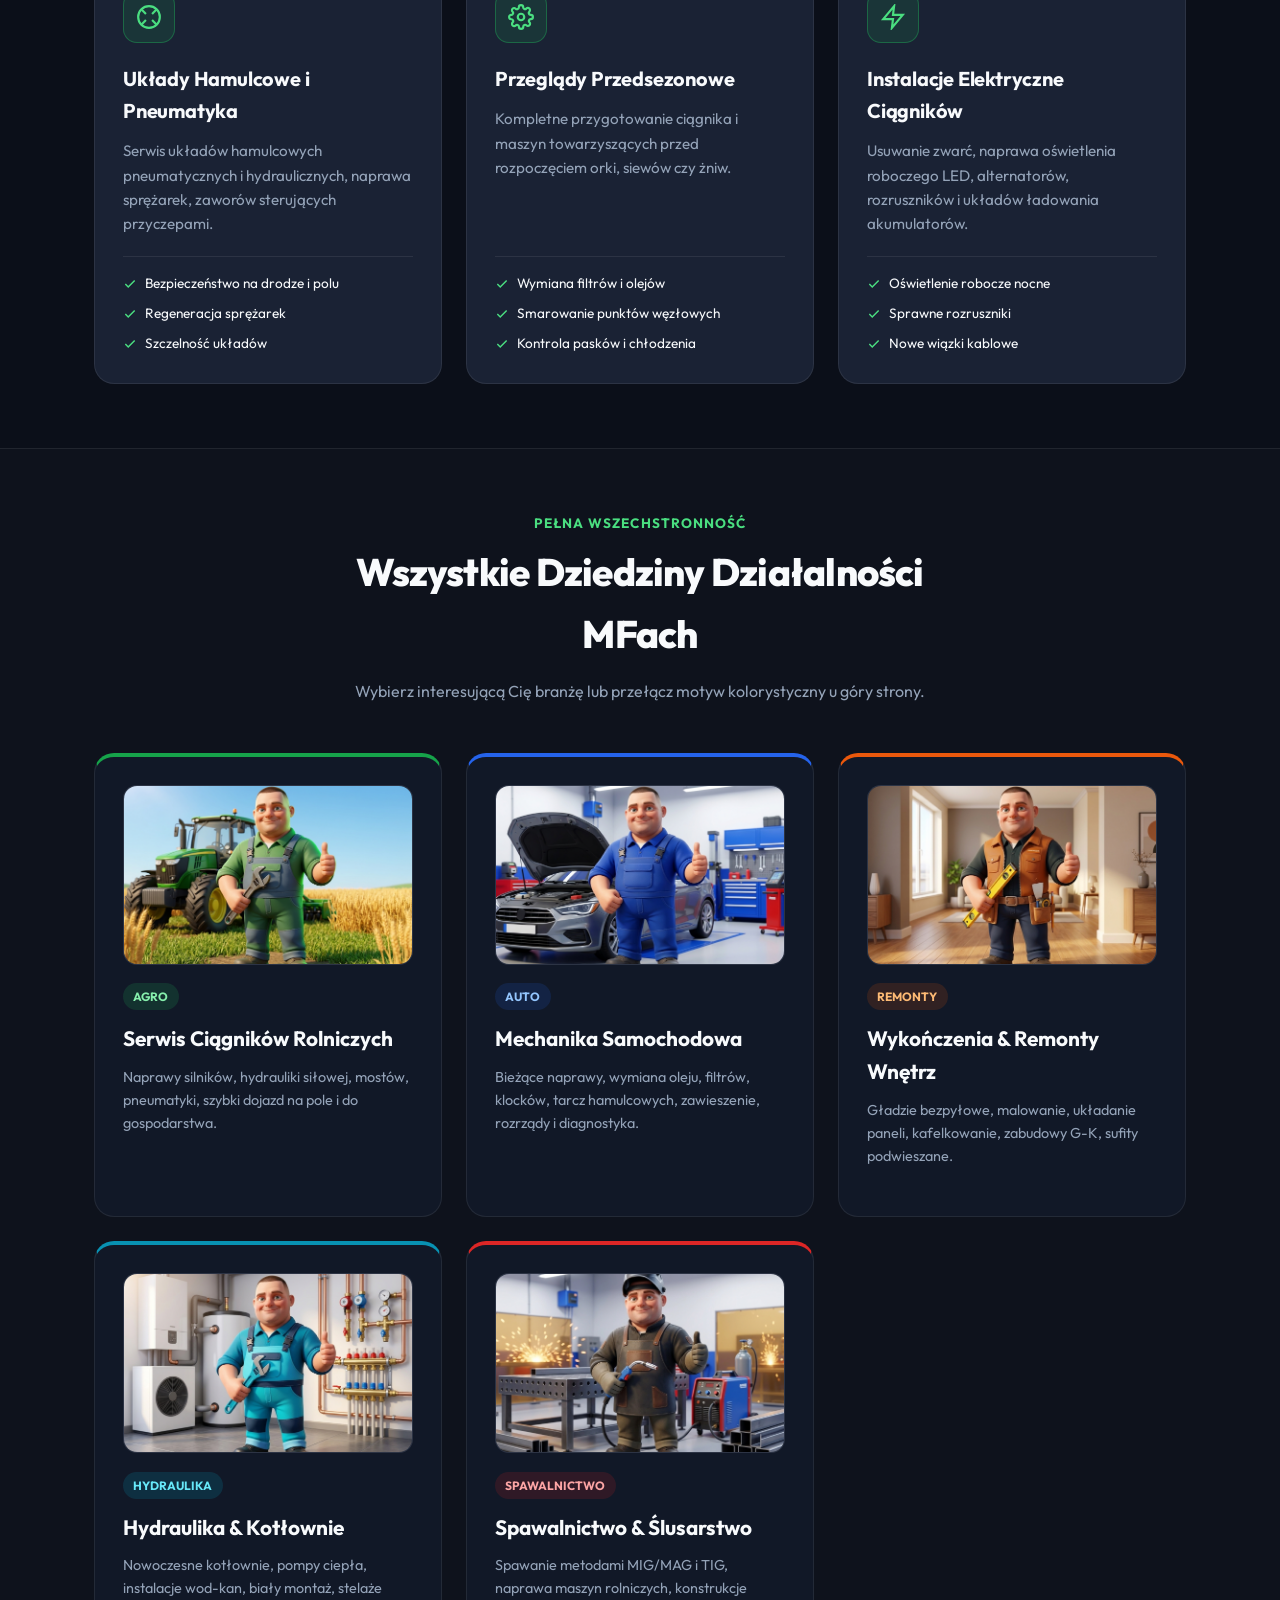
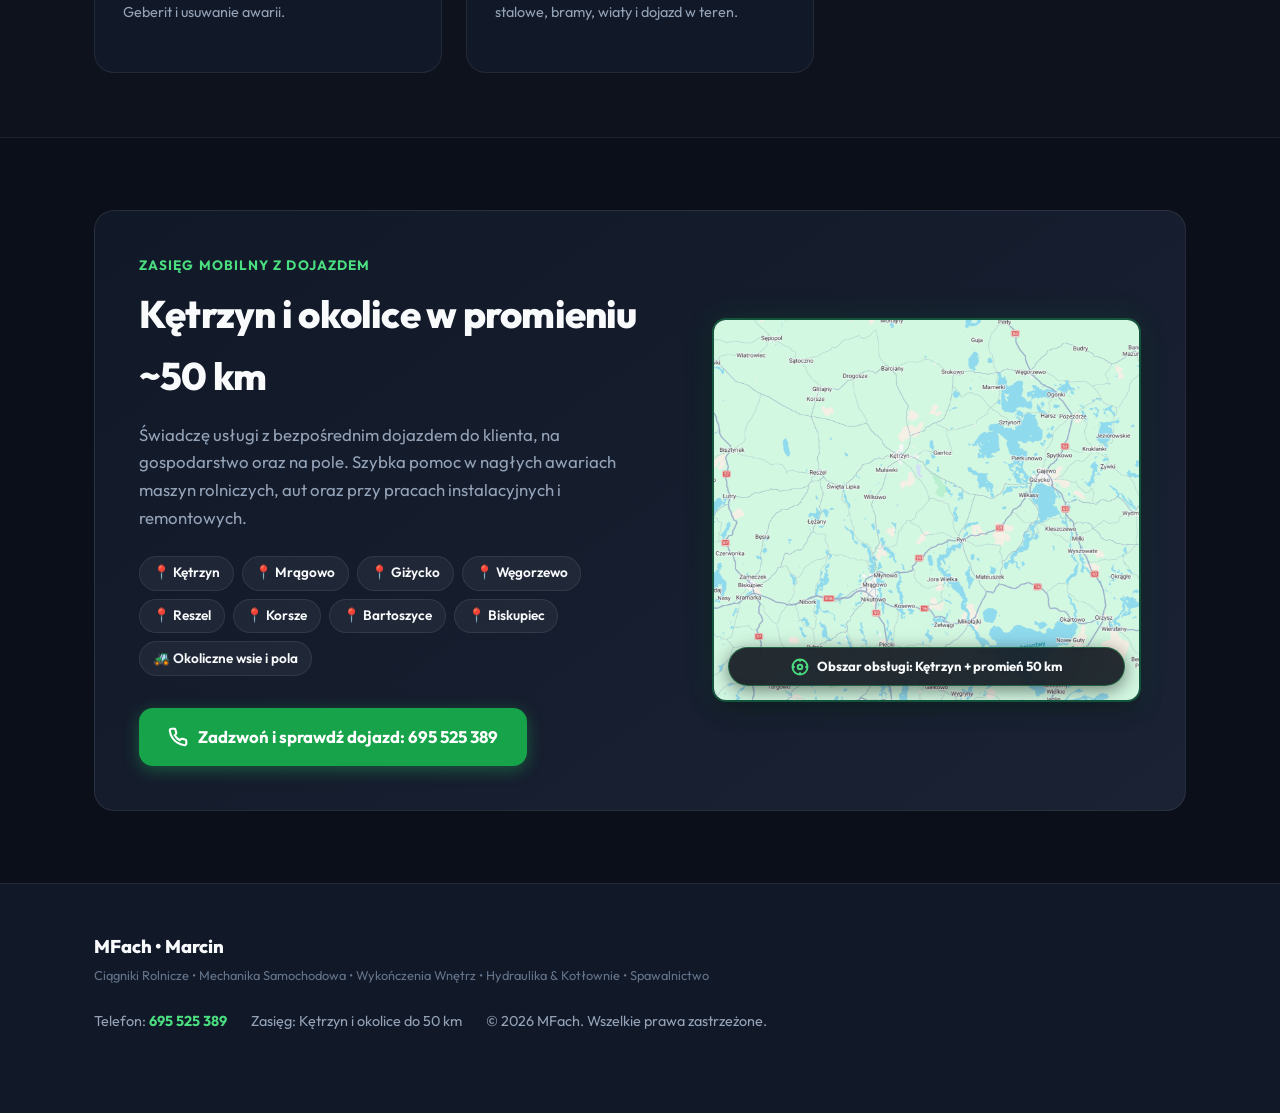
==== commit aabcdd72: "Dodanie dedykowanej sekcji i podstrony spawalnictwo.html wraz z pełną integracją w serwisie MFach" ====
--- a/index.html
+++ b/index.html
@@ -3,9 +3,9 @@
 <head>
   <meta charset="UTF-8">
   <meta name="viewport" content="width=device-width, initial-scale=1.0">
-  <title>MFach - Serwis Ciągników Rolniczych, Mechanika, Budownictwo | Marcin 695 525 389</title>
-  <meta name="description" content="MFach - Profesjonalny serwis ciągników rolniczych, mechanika samochodowa (naprawy, wymiana oleju, filtrów) oraz usługi ogólnobudowlane, wykończenia wnętrz i hydraulika. Marcin tel. 695 525 389.">
-  <meta name="keywords" content="MFach, serwis ciągników rolniczych, naprawa ciągników, mechanika samochodowa, wymiana oleju, hydraulika, wykończenia wnętrz, usługi budowlane, Marcin 695525389">
+  <title>MFach - Serwis Ciągników Rolniczych, Mechanika, Remonty, Hydraulika, Spawalnictwo | Marcin 695 525 389</title>
+  <meta name="description" content="MFach - Profesjonalny serwis ciągników rolniczych, mechanika samochodowa, wykończenia wnętrz, hydraulika oraz spawalnictwo i ślusarstwo. Marcin tel. 695 525 389.">
+  <meta name="keywords" content="MFach, serwis ciągników rolniczych, naprawa ciągników, mechanika samochodowa, wymiana oleju, hydraulika, wykończenia wnętrz, usługi budowlane, spawalnictwo, spawacz, Marcin 695525389">
   <meta name="author" content="MFach - Marcin">
 
   <!-- OpenGraph / Social preview -->
@@ -53,6 +53,10 @@
         <button type="button" class="branch-tab-btn" data-branch="hydro" aria-pressed="false">
           <svg viewBox="0 0 24 24" fill="none" stroke="currentColor" stroke-width="2"><path d="M12 2.69l5.66 5.66a8 8 0 1 1-11.31 0z"/></svg>
           <span>Hydraulika & Kotłownie</span>
+        </button>
+        <button type="button" class="branch-tab-btn" data-branch="spaw" aria-pressed="false">
+          <svg viewBox="0 0 24 24" fill="none" stroke="currentColor" stroke-width="2"><path d="M8.5 14.5A2.5 2.5 0 0 0 11 12c0-1.38-.5-2-1-3-1.072-2.143-.224-4.054 2-6 .5 2.5 2 4.9 4 6.5 2 1.6 3 3.5 3 5.5a7 7 0 1 1-14 0c0-1.153.433-2.294 1-3a2.5 2.5 0 0 0 2.5 2.5z"/></svg>
+          <span>Spawalnictwo & Ślusarstwo</span>
         </button>
       </nav>
 
@@ -172,6 +176,16 @@
             <span class="branch-badge badge-hydro">Hydraulika</span>
             <h3>Hydraulika & Kotłownie</h3>
             <p>Nowoczesne kotłownie, pompy ciepła, instalacje wod-kan, biały montaż, stelaże Geberit i usuwanie awarii.</p>
+          </a>
+
+          <!-- Spawalnictwo & Ślusarstwo (Ognisty Karmin) -->
+          <a href="spawalnictwo.html" class="branch-preview-card card-spaw" title="Przejdź do: Spawalnictwo & Ślusarstwo">
+            <div class="branch-card-media">
+              <img src="assets/hero_spawacz.png" alt="Spawalnictwo & Ślusarstwo - MFach" loading="lazy">
+            </div>
+            <span class="branch-badge badge-spaw">Spawalnictwo</span>
+            <h3>Spawalnictwo & Ślusarstwo</h3>
+            <p>Spawanie metodami MIG/MAG i TIG, naprawa maszyn rolniczych, konstrukcje stalowe, bramy, wiaty i dojazd w teren.</p>
           </a>
         </div>
       </div>
@@ -229,7 +243,7 @@
       <div class="footer-brand">
         MFach • Marcin
         <div style="font-size: 0.8rem; font-weight: 400; color: var(--text-dim); margin-top: 0.25rem;">
-          Ciągniki Rolnicze • Mechanika Samochodowa • Wykończenia Wnętrz • Hydraulika & Kotłownie
+          Ciągniki Rolnicze • Mechanika Samochodowa • Wykończenia Wnętrz • Hydraulika & Kotłownie • Spawalnictwo
         </div>
       </div>
 
--- a/css/style.css
+++ b/css/style.css
@@ -95,6 +95,20 @@
   --theme-gradient: linear-gradient(135deg, #0e7490 0%, #0891b2 50%, #22d3ee 100%);
 }
 
+/* Motyw 5: Spawalnictwo & Ślusarstwo (Ognisty Karmin / Spawalniczy) */
+body.theme-spaw,
+[data-theme="spaw"] {
+  --primary: #dc2626;
+  --primary-hover: #b91c1c;
+  --primary-light: rgba(220, 38, 38, 0.12);
+  --primary-border: rgba(220, 38, 38, 0.35);
+  --primary-glow: rgba(220, 38, 38, 0.35);
+  --accent: #f87171;
+  --badge-bg: rgba(220, 38, 38, 0.15);
+  --badge-text: #fca5a5;
+  --theme-gradient: linear-gradient(135deg, #991b1b 0%, #dc2626 50%, #f87171 100%);
+}
+
 /* Reset & Bazowe */
 *, *::before, *::after {
   box-sizing: border-box;
@@ -647,6 +661,9 @@
 .branch-preview-card.card-hydro {
   border-top: 4px solid #0891b2;
 }
+.branch-preview-card.card-spaw {
+  border-top: 4px solid #dc2626;
+}
 
 .branch-preview-card:hover {
   transform: translateY(-6px);
@@ -672,6 +689,11 @@
 .branch-preview-card.card-hydro:hover {
   border-color: rgba(6, 182, 212, 0.45);
   box-shadow: 0 14px 30px rgba(0, 0, 0, 0.4), 0 0 25px rgba(6, 182, 212, 0.2);
+}
+
+.branch-preview-card.card-spaw:hover {
+  border-color: rgba(220, 38, 38, 0.45);
+  box-shadow: 0 14px 30px rgba(0, 0, 0, 0.4), 0 0 25px rgba(220, 38, 38, 0.2);
 }
 
 .branch-card-media {
@@ -711,6 +733,7 @@
 .badge-auto { background: rgba(37, 99, 235, 0.15); color: #93c5fd; }
 .badge-remont, .badge-build { background: rgba(234, 88, 12, 0.15); color: #fdba74; }
 .badge-hydro { background: rgba(6, 182, 212, 0.15); color: #67e8f9; }
+.badge-spaw { background: rgba(220, 38, 38, 0.15); color: #fca5a5; }
 
 .branch-preview-card h3 {
   font-size: 1.3rem;
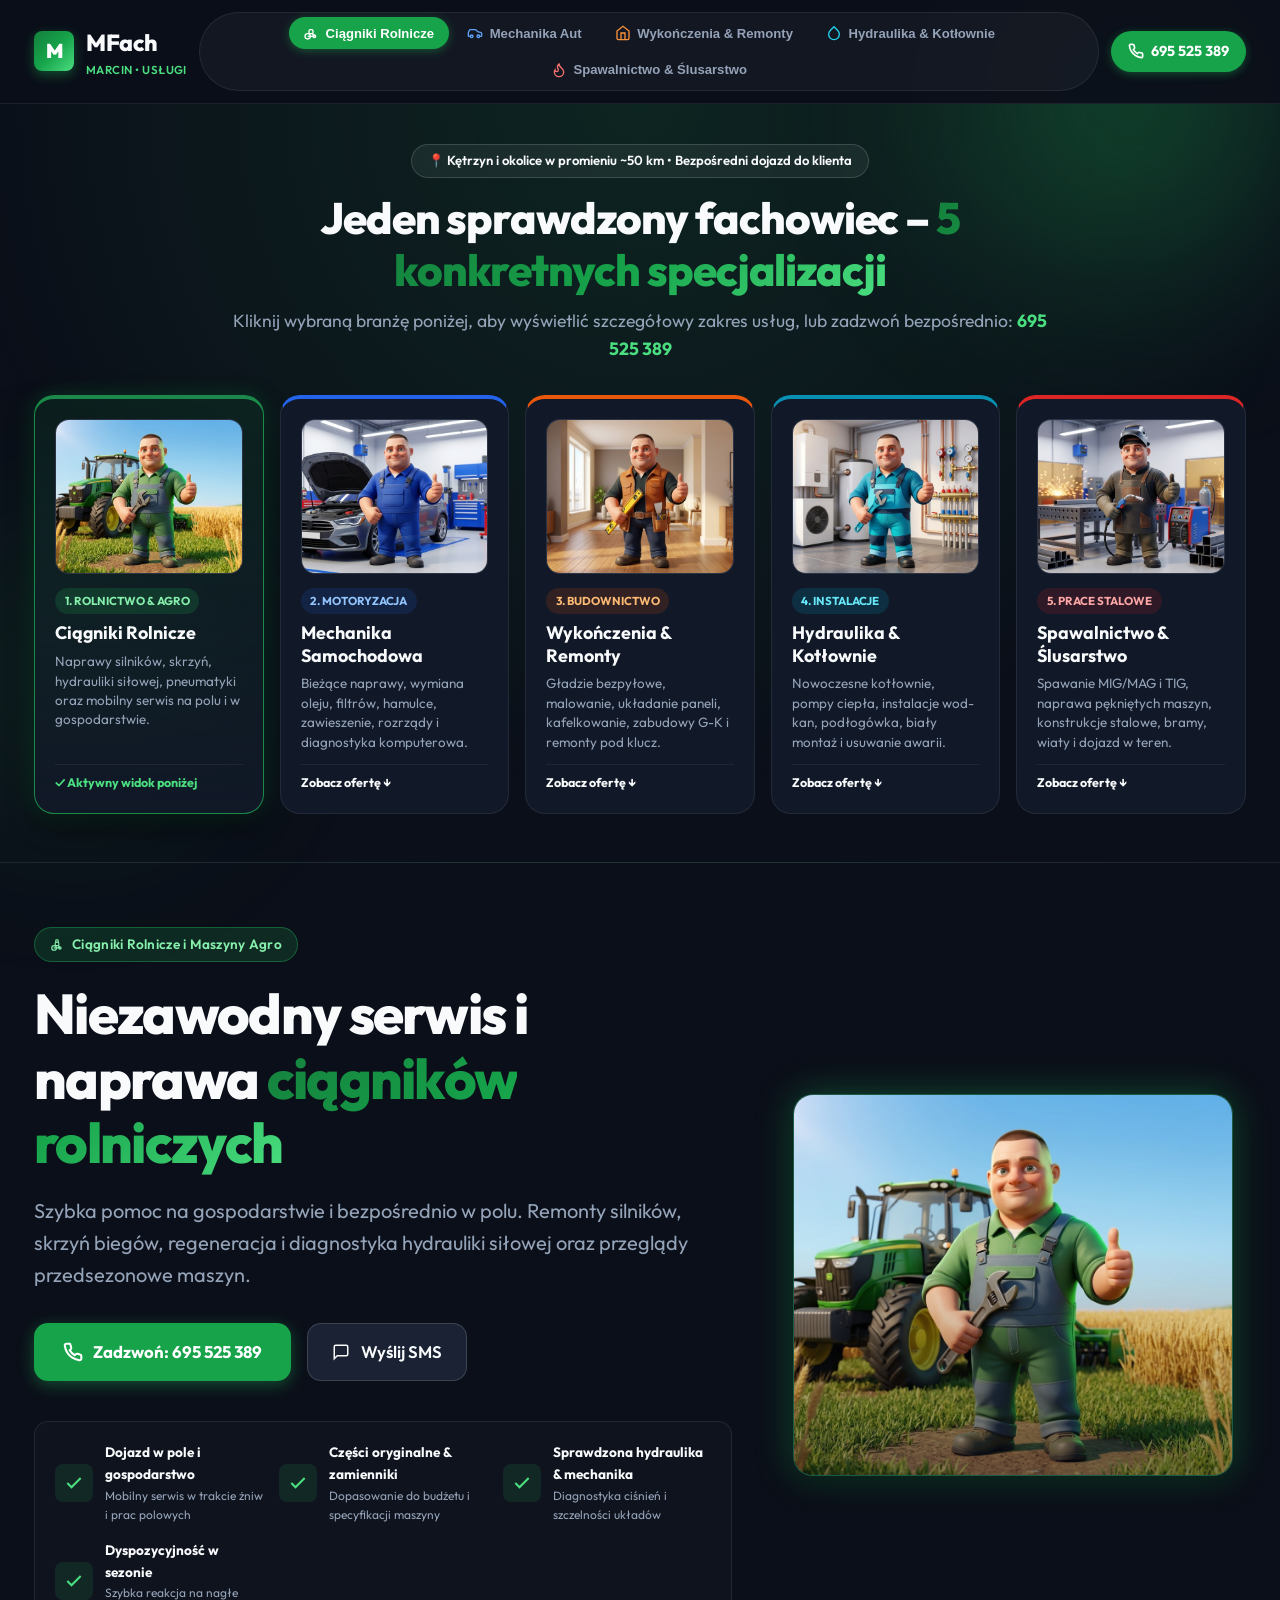
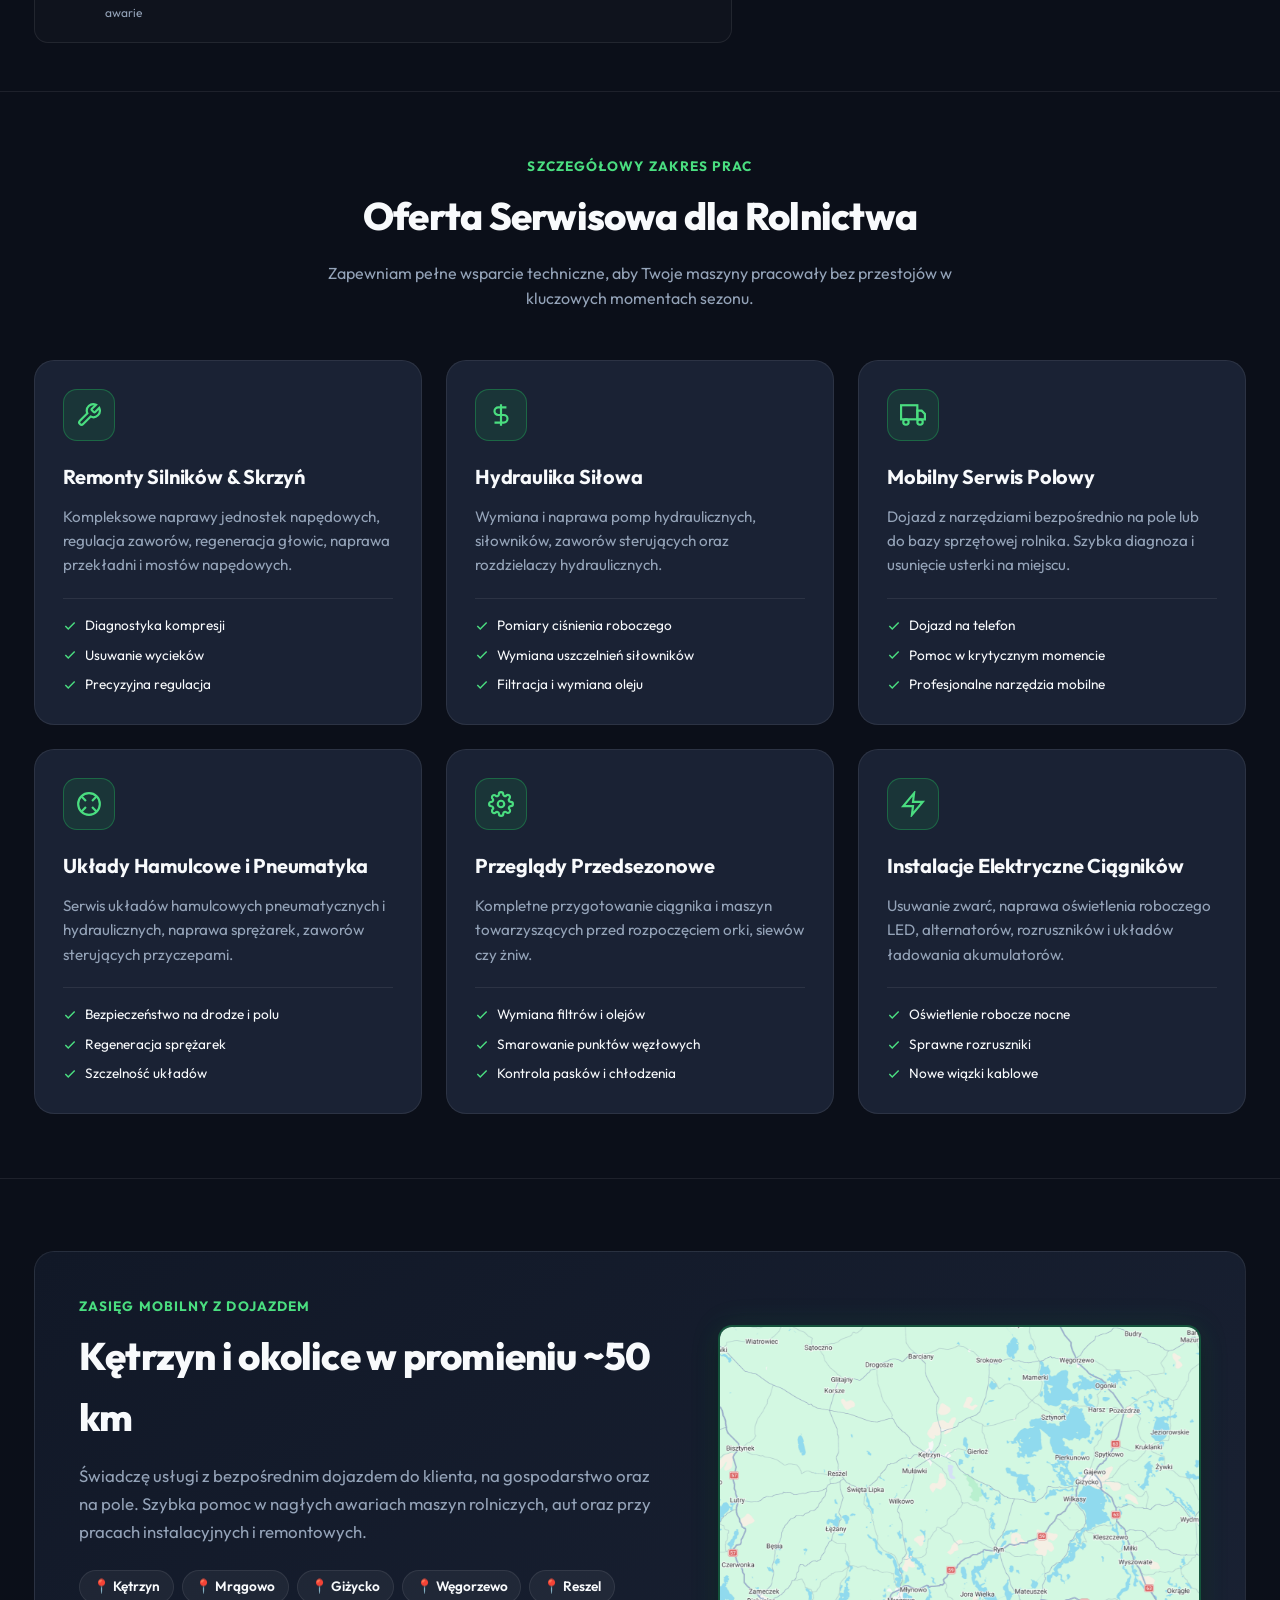
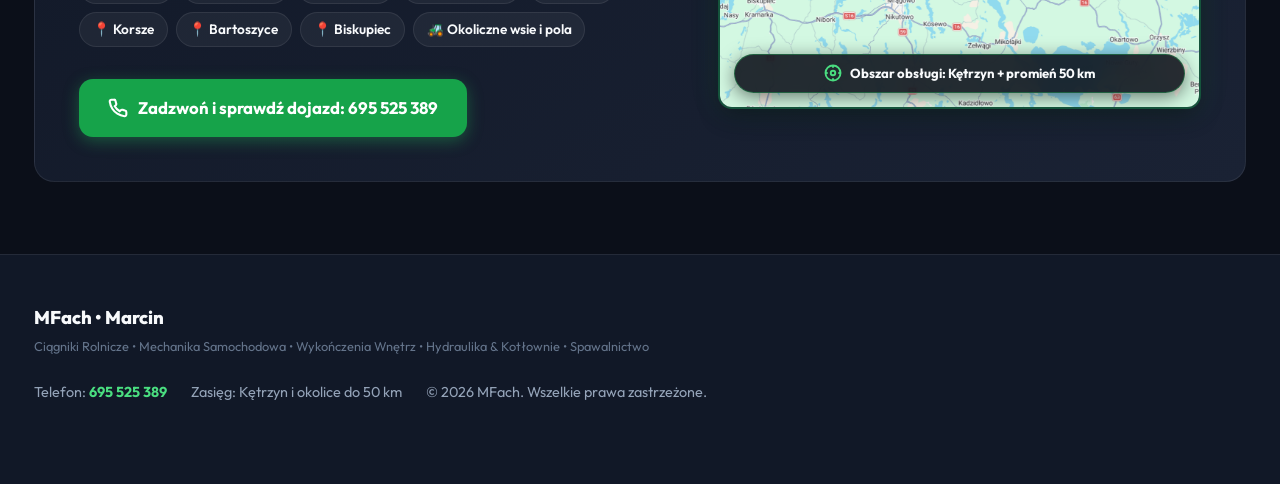
==== commit 300b7afb: "Poprawa responsywnosci naglowka (5 branz) oraz nowy układ Hub 5 Specjalizacji na gorze index.html" ====
--- a/index.html
+++ b/index.html
@@ -69,127 +69,140 @@
   </header>
 
   <main>
-    <!-- ================= SEKCJA GŁÓWNA HERO ================= -->
-    <section class="hero-section">
+    <!-- ================= CENTRUM POWITALNE: WSZYSTKIE 5 BRANŻ MFACH ================= -->
+    <section class="hub-intro-section" aria-label="Wybór specjalizacji MFach">
       <div class="container">
-        <div class="hero-grid">
-          <div class="hero-content">
-            <div id="heroBadge" class="hero-pill-badge">
-              <!-- Dynamicznie wypełniane przez js/main.js -->
-            </div>
-
-            <h1 id="heroTitle" class="hero-title">
-              <!-- Dynamicznie wypełniane przez js/main.js -->
-            </h1>
-
-            <p id="heroDesc" class="hero-desc">
-              <!-- Dynamicznie wypełniane przez js/main.js -->
-            </p>
-
-            <div class="hero-action-group">
-              <a href="tel:695525389" class="btn-primary">
-                <svg viewBox="0 0 24 24" width="20" height="20" fill="none" stroke="currentColor" stroke-width="2.5"><path d="M22 16.92v3a2 2 0 0 1-2.18 2 19.79 19.79 0 0 1-8.63-3.07 19.5 19.5 0 0 1-6-6 19.79 19.79 0 0 1-3.07-8.67A2 2 0 0 1 4.11 2h3a2 2 0 0 1 2 1.72 12.84 12.84 0 0 0 .7 2.81 2 2 0 0 1-.45 2.11L8.09 9.91a16 16 0 0 0 6 6l1.27-1.27a2 2 0 0 1 2.11-.45 12.84 12.84 0 0 0 2.81.7A2 2 0 0 1 22 16.92z"/></svg>
-                <span>Zadzwoń: 695 525 389</span>
-              </a>
-              <a href="sms:695525389" class="btn-secondary">
-                <svg viewBox="0 0 24 24" width="18" height="18" fill="none" stroke="currentColor" stroke-width="2"><path d="M21 15a2 2 0 0 1-2 2H7l-4 4V5a2 2 0 0 1 2-2h14a2 2 0 0 1 2 2z"/></svg>
-                <span>Wyślij SMS</span>
-              </a>
-            </div>
-
-            <!-- Pasek atutów / zaufania -->
-            <div id="trustList" class="trust-bar">
-              <!-- Dynamicznie wypełniane przez js/main.js -->
-            </div>
-          </div>
-
-          <!-- Prawa kolumna: Ilustracja maskotki Marcina -->
-          <div class="hero-visual">
-            <div class="hero-image-wrapper">
-              <img id="heroImage" src="assets/hero_agro.png" alt="Marcin MFach - Serwis Ciągników Rolniczych" class="hero-img" width="600" height="400">
-            </div>
-          </div>
+        <div class="hub-header">
+          <div class="hub-welcome-badge">
+            <span>📍 Kętrzyn i okolice w promieniu ~50 km • Bezpośredni dojazd do klienta</span>
+          </div>
+          <h1 class="hub-title">
+            Jeden sprawdzony fachowiec – <span class="highlight">5 konkretnych specjalizacji</span>
+          </h1>
+          <p class="hub-subtitle">
+            Kliknij wybraną branżę poniżej, aby wyświetlić szczegółowy zakres usług, lub zadzwoń bezpośrednio: <a href="tel:695525389" style="color: var(--accent); font-weight: 700;">695 525 389</a>
+          </p>
+        </div>
+
+        <div class="branches-overview-grid hub-grid">
+          <!-- 1. Ciągniki Rolnicze (Zielony) -->
+          <a href="rolnictwo.html" class="branch-preview-card card-agro active-branch-card" data-branch="agro" title="Pokaż ofertę: Serwis Ciągników Rolniczych">
+            <div class="branch-card-media">
+              <img src="assets/hero_agro.png" alt="Ciągniki Rolnicze - MFach">
+            </div>
+            <span class="branch-badge badge-agro">1. Rolnictwo & Agro</span>
+            <h3>Ciągniki Rolnicze</h3>
+            <p>Naprawy silników, skrzyń, hydrauliki siłowej, pneumatyki oraz mobilny serwis na polu i w gospodarstwie.</p>
+            <span class="branch-card-action">✓ Aktywny widok poniżej</span>
+          </a>
+
+          <!-- 2. Mechanika Samochodowa (Niebieski) -->
+          <a href="mechanika.html" class="branch-preview-card card-auto" data-branch="auto" title="Pokaż ofertę: Mechanika Samochodowa">
+            <div class="branch-card-media">
+              <img src="assets/hero_auto.png" alt="Mechanika Samochodowa - MFach">
+            </div>
+            <span class="branch-badge badge-auto">2. Motoryzacja</span>
+            <h3>Mechanika Samochodowa</h3>
+            <p>Bieżące naprawy, wymiana oleju, filtrów, hamulce, zawieszenie, rozrządy i diagnostyka komputerowa.</p>
+            <span class="branch-card-action">Zobacz ofertę ↓</span>
+          </a>
+
+          <!-- 3. Wykończenia Wnętrz & Remonty (Ceglasty Pomarańcz) -->
+          <a href="remonty.html" class="branch-preview-card card-remont" data-branch="remont" title="Pokaż ofertę: Wykończenia Wnętrz & Remonty">
+            <div class="branch-card-media">
+              <img src="assets/hero_remont.png" alt="Wykończenia Wnętrz & Remonty - MFach">
+            </div>
+            <span class="branch-badge badge-remont">3. Budownictwo</span>
+            <h3>Wykończenia & Remonty</h3>
+            <p>Gładzie bezpyłowe, malowanie, układanie paneli, kafelkowanie, zabudowy G-K i remonty pod klucz.</p>
+            <span class="branch-card-action">Zobacz ofertę ↓</span>
+          </a>
+
+          <!-- 4. Hydraulika & Kotłownie (Turkus / Cyjan) -->
+          <a href="hydraulika.html" class="branch-preview-card card-hydro" data-branch="hydro" title="Pokaż ofertę: Hydraulika & Kotłownie">
+            <div class="branch-card-media">
+              <img src="assets/hero_hydro.png" alt="Hydraulika & Kotłownie - MFach">
+            </div>
+            <span class="branch-badge badge-hydro">4. Instalacje</span>
+            <h3>Hydraulika & Kotłownie</h3>
+            <p>Nowoczesne kotłownie, pompy ciepła, instalacje wod-kan, podłogówka, biały montaż i usuwanie awarii.</p>
+            <span class="branch-card-action">Zobacz ofertę ↓</span>
+          </a>
+
+          <!-- 5. Spawalnictwo & Ślusarstwo (Ognisty Karmin) -->
+          <a href="spawalnictwo.html" class="branch-preview-card card-spaw" data-branch="spaw" title="Pokaż ofertę: Spawalnictwo & Ślusarstwo">
+            <div class="branch-card-media">
+              <img src="assets/hero_spawacz.png" alt="Spawalnictwo & Ślusarstwo - MFach">
+            </div>
+            <span class="branch-badge badge-spaw">5. Prace Stalowe</span>
+            <h3>Spawalnictwo & Ślusarstwo</h3>
+            <p>Spawanie MIG/MAG i TIG, naprawa pękniętych maszyn, konstrukcje stalowe, bramy, wiaty i dojazd w teren.</p>
+            <span class="branch-card-action">Zobacz ofertę ↓</span>
+          </a>
         </div>
       </div>
     </section>
 
-    <!-- ================= SEKCJA USŁUG ================= -->
-    <section class="section-services" id="uslugi">
-      <div class="container">
-        <div class="section-head">
-          <span class="section-subtitle">Zakres prac</span>
-          <h2 id="servicesHeading" class="section-title">Oferta Usługowa</h2>
-          <p id="servicesDesc" class="section-desc">Profesjonalne wykonanie, sprawdzone części i uczciwe doradztwo.</p>
-        </div>
-
-        <div id="servicesGrid" class="services-grid">
-          <!-- Dynamicznie generowane karty usług przez js/main.js -->
-        </div>
-      </div>
-    </section>
-
-    <!-- ================= PRZEGLĄD 3 PROFILI MFach ================= -->
-    <section class="all-branches-section">
-      <div class="container">
-        <div class="section-head">
-          <span class="section-subtitle">Pełna wszechstronność</span>
-          <h2 class="section-title">Wszystkie Dziedziny Działalności MFach</h2>
-          <p class="section-desc">Wybierz interesującą Cię branżę lub przełącz motyw kolorystyczny u góry strony.</p>
-        </div>
-
-        <div class="branches-overview-grid">
-          <!-- Ciągniki (Zielony) -->
-          <a href="rolnictwo.html" class="branch-preview-card card-agro" title="Przejdź do: Serwis Ciągników Rolniczych">
-            <div class="branch-card-media">
-              <img src="assets/hero_agro.png" alt="Ciągniki Rolnicze - MFach" loading="lazy">
-            </div>
-            <span class="branch-badge badge-agro">Agro</span>
-            <h3>Serwis Ciągników Rolniczych</h3>
-            <p>Naprawy silników, hydrauliki siłowej, mostów, pneumatyki, szybki dojazd na pole i do gospodarstwa.</p>
-          </a>
-
-          <!-- Samochody (Niebieski) -->
-          <a href="mechanika.html" class="branch-preview-card card-auto" title="Przejdź do: Mechanika Samochodowa">
-            <div class="branch-card-media">
-              <img src="assets/hero_auto.png" alt="Mechanika Samochodowa - MFach" loading="lazy">
-            </div>
-            <span class="branch-badge badge-auto">Auto</span>
-            <h3>Mechanika Samochodowa</h3>
-            <p>Bieżące naprawy, wymiana oleju, filtrów, klocków, tarcz hamulcowych, zawieszenie, rozrządy i diagnostyka.</p>
-          </a>
-
-          <!-- Wykończenia Wnętrz & Remonty (Ceglasty Pomarańcz) -->
-          <a href="remonty.html" class="branch-preview-card card-remont" title="Przejdź do: Wykończenia Wnętrz & Remonty">
-            <div class="branch-card-media">
-              <img src="assets/hero_remont.png" alt="Wykończenia Wnętrz & Remonty - MFach" loading="lazy">
-            </div>
-            <span class="branch-badge badge-remont">Remonty</span>
-            <h3>Wykończenia & Remonty Wnętrz</h3>
-            <p>Gładzie bezpyłowe, malowanie, układanie paneli, kafelkowanie, zabudowy G-K, sufity podwieszane.</p>
-          </a>
-
-          <!-- Hydraulika & Kotłownie (Turkus / Cyjan) -->
-          <a href="hydraulika.html" class="branch-preview-card card-hydro" title="Przejdź do: Hydraulika & Kotłownie">
-            <div class="branch-card-media">
-              <img src="assets/hero_hydro.png" alt="Hydraulika & Kotłownie - MFach" loading="lazy">
-            </div>
-            <span class="branch-badge badge-hydro">Hydraulika</span>
-            <h3>Hydraulika & Kotłownie</h3>
-            <p>Nowoczesne kotłownie, pompy ciepła, instalacje wod-kan, biały montaż, stelaże Geberit i usuwanie awarii.</p>
-          </a>
-
-          <!-- Spawalnictwo & Ślusarstwo (Ognisty Karmin) -->
-          <a href="spawalnictwo.html" class="branch-preview-card card-spaw" title="Przejdź do: Spawalnictwo & Ślusarstwo">
-            <div class="branch-card-media">
-              <img src="assets/hero_spawacz.png" alt="Spawalnictwo & Ślusarstwo - MFach" loading="lazy">
-            </div>
-            <span class="branch-badge badge-spaw">Spawalnictwo</span>
-            <h3>Spawalnictwo & Ślusarstwo</h3>
-            <p>Spawanie metodami MIG/MAG i TIG, naprawa maszyn rolniczych, konstrukcje stalowe, bramy, wiaty i dojazd w teren.</p>
-          </a>
-        </div>
-      </div>
-    </section>
+    <!-- ================= SZCZEGÓŁY WYBRANEJ BRANŻY (HERO + USŁUGI) ================= -->
+    <div id="szczegoly-branzy">
+      <section class="hero-section">
+        <div class="container">
+          <div class="hero-grid">
+            <div class="hero-content">
+              <div id="heroBadge" class="hero-pill-badge">
+                <!-- Dynamicznie wypełniane przez js/main.js -->
+              </div>
+
+              <h2 id="heroTitle" class="hero-title">
+                <!-- Dynamicznie wypełniane przez js/main.js -->
+              </h2>
+
+              <p id="heroDesc" class="hero-desc">
+                <!-- Dynamicznie wypełniane przez js/main.js -->
+              </p>
+
+              <div class="hero-action-group">
+                <a href="tel:695525389" class="btn-primary">
+                  <svg viewBox="0 0 24 24" width="20" height="20" fill="none" stroke="currentColor" stroke-width="2.5"><path d="M22 16.92v3a2 2 0 0 1-2.18 2 19.79 19.79 0 0 1-8.63-3.07 19.5 19.5 0 0 1-6-6 19.79 19.79 0 0 1-3.07-8.67A2 2 0 0 1 4.11 2h3a2 2 0 0 1 2 1.72 12.84 12.84 0 0 0 .7 2.81 2 2 0 0 1-.45 2.11L8.09 9.91a16 16 0 0 0 6 6l1.27-1.27a2 2 0 0 1 2.11-.45 12.84 12.84 0 0 0 2.81.7A2 2 0 0 1 22 16.92z"/></svg>
+                  <span>Zadzwoń: 695 525 389</span>
+                </a>
+                <a href="sms:695525389" class="btn-secondary">
+                  <svg viewBox="0 0 24 24" width="18" height="18" fill="none" stroke="currentColor" stroke-width="2"><path d="M21 15a2 2 0 0 1-2 2H7l-4 4V5a2 2 0 0 1 2-2h14a2 2 0 0 1 2 2z"/></svg>
+                  <span>Wyślij SMS</span>
+                </a>
+              </div>
+
+              <!-- Pasek atutów / zaufania -->
+              <div id="trustList" class="trust-bar">
+                <!-- Dynamicznie wypełniane przez js/main.js -->
+              </div>
+            </div>
+
+            <!-- Prawa kolumna: Ilustracja maskotki Marcina -->
+            <div class="hero-visual">
+              <div class="hero-image-wrapper">
+                <img id="heroImage" src="assets/hero_agro.png" alt="Marcin MFach - Serwis Ciągników Rolniczych" class="hero-img" width="600" height="400">
+              </div>
+            </div>
+          </div>
+        </div>
+      </section>
+
+      <!-- ================= SEKCJA USŁUG ================= -->
+      <section class="section-services" id="uslugi">
+        <div class="container">
+          <div class="section-head">
+            <span class="section-subtitle">Szczegółowy zakres prac</span>
+            <h2 id="servicesHeading" class="section-title">Oferta Usługowa</h2>
+            <p id="servicesDesc" class="section-desc">Profesjonalne wykonanie, sprawdzone części i uczciwe doradztwo.</p>
+          </div>
+
+          <div id="servicesGrid" class="services-grid">
+            <!-- Dynamicznie generowane karty usług przez js/main.js -->
+          </div>
+        </div>
+      </section>
+    </div>
 
     <!-- ================= OBSZAR DZIAŁANIA (MAPA) ================= -->
     <section class="section-area" id="obszar">
--- a/css/style.css
+++ b/css/style.css
@@ -175,7 +175,7 @@
 
 .container {
   width: 100%;
-  max-width: 1140px;
+  max-width: 1260px;
   margin: 0 auto;
   padding: 0 1.5rem;
 }
@@ -187,7 +187,7 @@
   position: sticky;
   top: 0;
   z-index: 50;
-  background: rgba(11, 15, 25, 0.88);
+  background: rgba(11, 15, 25, 0.92);
   backdrop-filter: blur(14px);
   -webkit-backdrop-filter: blur(14px);
   border-bottom: 1px solid var(--border-subtle);
@@ -198,8 +198,9 @@
   display: flex;
   align-items: center;
   justify-content: space-between;
-  padding: 0.85rem 1.5rem;
-  max-width: 1140px;
+  gap: 0.75rem;
+  padding: 0.75rem 1.5rem;
+  max-width: 1260px;
   margin: 0 auto;
 }
 
@@ -210,6 +211,8 @@
   font-size: 1.45rem;
   font-weight: 800;
   letter-spacing: -0.02em;
+  white-space: nowrap;
+  flex-shrink: 0;
 }
 
 .brand-logo-icon {
@@ -225,6 +228,7 @@
   font-size: 1.25rem;
   box-shadow: 0 4px 12px var(--primary-glow);
   transition: var(--transition);
+  flex-shrink: 0;
 }
 
 .brand-text span {
@@ -234,16 +238,19 @@
 
 .brand-owner {
   display: block;
-  font-size: 0.75rem;
-  font-weight: 500;
+  font-size: 0.72rem;
+  font-weight: 600;
   color: var(--text-muted);
-  letter-spacing: 0.05em;
+  letter-spacing: 0.04em;
   text-transform: uppercase;
 }
 
-/* Przełącznik 3 dziedzin (Theme / Branch Switcher) */
+/* Przełącznik 5 dziedzin (Theme / Branch Switcher) */
 .branch-switcher-nav {
   display: flex;
+  align-items: center;
+  justify-content: center;
+  flex-wrap: wrap;
   background: rgba(255, 255, 255, 0.04);
   padding: 4px;
   border-radius: var(--radius-full);
@@ -254,22 +261,33 @@
 .branch-tab-btn {
   display: inline-flex;
   align-items: center;
-  gap: 0.45rem;
-  padding: 0.45rem 0.95rem;
-  font-size: 0.85rem;
+  justify-content: center;
+  gap: 0.4rem;
+  padding: 0.45rem 0.85rem;
+  font-size: 0.82rem;
   font-weight: 600;
   border-radius: var(--radius-full);
   background: transparent;
   color: var(--text-muted);
-  border: none;
+  border: 1px solid transparent;
   cursor: pointer;
   transition: var(--transition);
   white-space: nowrap;
-}
+  flex-shrink: 0;
+}
+
+/* Kolorowe ikony dla poszczególnych branż w stanie nieaktywnym */
+.branch-tab-btn[data-branch="agro"] svg { color: #4ade80; }
+.branch-tab-btn[data-branch="auto"] svg { color: #60a5fa; }
+.branch-tab-btn[data-branch="remont"] svg,
+.branch-tab-btn[data-branch="build"] svg { color: #fb923c; }
+.branch-tab-btn[data-branch="hydro"] svg { color: #22d3ee; }
+.branch-tab-btn[data-branch="spaw"] svg { color: #f87171; }
 
 .branch-tab-btn:hover {
   color: var(--text-main);
-  background: rgba(255, 255, 255, 0.06);
+  background: rgba(255, 255, 255, 0.07);
+  border-color: rgba(255, 255, 255, 0.12);
 }
 
 .branch-tab-btn.active {
@@ -278,23 +296,36 @@
   box-shadow: 0 2px 10px var(--primary-glow);
 }
 
+.branch-tab-btn.active svg {
+  color: #ffffff;
+}
+
 .branch-tab-btn svg {
   width: 16px;
   height: 16px;
+  flex-shrink: 0;
+  transition: var(--transition);
 }
 
 .nav-cta-btn {
   display: inline-flex;
   align-items: center;
-  gap: 0.5rem;
+  justify-content: center;
+  gap: 0.45rem;
   background: var(--primary);
   color: white;
-  padding: 0.55rem 1.1rem;
+  padding: 0.55rem 1.05rem;
   border-radius: var(--radius-full);
   font-size: 0.9rem;
   font-weight: 700;
   transition: var(--transition);
   box-shadow: 0 2px 8px var(--primary-glow);
+  white-space: nowrap;
+  flex-shrink: 0;
+}
+
+.nav-cta-btn svg {
+  flex-shrink: 0;
 }
 
 .nav-cta-btn:hover {
@@ -619,8 +650,58 @@
 }
 
 /* ==========================================================================
-   Wizytówka 3-w-1: Szybki Przegląd Pozostałych Dziedzin
+   Centrum 5 Branż na Stronie Głównej (Hub Intro Section) & Karty Branżowe
    ========================================================================== */
+#szczegoly-branzy {
+  scroll-margin-top: 85px;
+}
+
+.hub-intro-section {
+  padding: 2.5rem 0 3rem;
+  background: radial-gradient(circle at 50% 0%, var(--primary-light) 0%, transparent 70%);
+  border-bottom: 1px solid var(--border-subtle);
+}
+
+.hub-header {
+  text-align: center;
+  max-width: 820px;
+  margin: 0 auto 2rem;
+}
+
+.hub-welcome-badge {
+  display: inline-flex;
+  align-items: center;
+  gap: 0.5rem;
+  background: rgba(255, 255, 255, 0.06);
+  color: var(--text-main);
+  border: 1px solid var(--border-light);
+  padding: 0.35rem 1rem;
+  border-radius: var(--radius-full);
+  font-size: 0.82rem;
+  font-weight: 600;
+  margin-bottom: 0.9rem;
+}
+
+.hub-title {
+  font-size: clamp(1.85rem, 3.6vw, 2.75rem);
+  font-weight: 800;
+  line-height: 1.18;
+  letter-spacing: -0.025em;
+  margin-bottom: 0.65rem;
+}
+
+.hub-title .highlight {
+  color: var(--accent);
+  background: var(--theme-gradient);
+  -webkit-background-clip: text;
+  -webkit-text-fill-color: transparent;
+}
+
+.hub-subtitle {
+  font-size: clamp(0.95rem, 1.6vw, 1.1rem);
+  color: var(--text-muted);
+}
+
 .all-branches-section {
   padding: 4rem 0;
   background: rgba(255, 255, 255, 0.015);
@@ -629,14 +710,20 @@
 
 .branches-overview-grid {
   display: grid;
-  grid-template-columns: repeat(auto-fit, minmax(300px, 1fr));
-  gap: 1.5rem;
+  grid-template-columns: repeat(auto-fit, minmax(260px, 1fr));
+  gap: 1.25rem;
+}
+
+/* Siatka 5 kart na górze strony głównej: 5 kolumn na dużym ekranie */
+.branches-overview-grid.hub-grid {
+  grid-template-columns: repeat(5, 1fr);
+  gap: 1rem;
 }
 
 .branch-preview-card {
   background: var(--bg-surface);
   border-radius: var(--radius-lg);
-  padding: 1.75rem;
+  padding: 1.25rem;
   border: 1px solid var(--border-subtle);
   display: flex;
   flex-direction: column;
@@ -666,42 +753,52 @@
 }
 
 .branch-preview-card:hover {
-  transform: translateY(-6px);
+  transform: translateY(-5px);
   box-shadow: var(--shadow-md);
 }
 
-.branch-preview-card.card-agro:hover {
-  border-color: rgba(34, 197, 94, 0.45);
-  box-shadow: 0 14px 30px rgba(0, 0, 0, 0.4), 0 0 25px rgba(34, 197, 94, 0.2);
-}
-
-.branch-preview-card.card-auto:hover {
-  border-color: rgba(37, 99, 235, 0.45);
-  box-shadow: 0 14px 30px rgba(0, 0, 0, 0.4), 0 0 25px rgba(37, 99, 235, 0.2);
+.branch-preview-card.card-agro:hover,
+.branch-preview-card.card-agro.active-branch-card {
+  border-color: rgba(34, 197, 94, 0.65);
+  box-shadow: 0 12px 28px rgba(0, 0, 0, 0.45), 0 0 22px rgba(34, 197, 94, 0.22);
+  background: linear-gradient(180deg, rgba(22, 163, 74, 0.1) 0%, var(--bg-surface) 100%);
+}
+
+.branch-preview-card.card-auto:hover,
+.branch-preview-card.card-auto.active-branch-card {
+  border-color: rgba(37, 99, 235, 0.65);
+  box-shadow: 0 12px 28px rgba(0, 0, 0, 0.45), 0 0 22px rgba(37, 99, 235, 0.22);
+  background: linear-gradient(180deg, rgba(37, 99, 235, 0.1) 0%, var(--bg-surface) 100%);
 }
 
 .branch-preview-card.card-remont:hover,
-.branch-preview-card.card-build:hover {
-  border-color: rgba(234, 88, 12, 0.45);
-  box-shadow: 0 14px 30px rgba(0, 0, 0, 0.4), 0 0 25px rgba(234, 88, 12, 0.2);
-}
-
-.branch-preview-card.card-hydro:hover {
-  border-color: rgba(6, 182, 212, 0.45);
-  box-shadow: 0 14px 30px rgba(0, 0, 0, 0.4), 0 0 25px rgba(6, 182, 212, 0.2);
-}
-
-.branch-preview-card.card-spaw:hover {
-  border-color: rgba(220, 38, 38, 0.45);
-  box-shadow: 0 14px 30px rgba(0, 0, 0, 0.4), 0 0 25px rgba(220, 38, 38, 0.2);
+.branch-preview-card.card-build:hover,
+.branch-preview-card.card-remont.active-branch-card {
+  border-color: rgba(234, 88, 12, 0.65);
+  box-shadow: 0 12px 28px rgba(0, 0, 0, 0.45), 0 0 22px rgba(234, 88, 12, 0.22);
+  background: linear-gradient(180deg, rgba(234, 88, 12, 0.1) 0%, var(--bg-surface) 100%);
+}
+
+.branch-preview-card.card-hydro:hover,
+.branch-preview-card.card-hydro.active-branch-card {
+  border-color: rgba(6, 182, 212, 0.65);
+  box-shadow: 0 12px 28px rgba(0, 0, 0, 0.45), 0 0 22px rgba(6, 182, 212, 0.22);
+  background: linear-gradient(180deg, rgba(6, 182, 212, 0.1) 0%, var(--bg-surface) 100%);
+}
+
+.branch-preview-card.card-spaw:hover,
+.branch-preview-card.card-spaw.active-branch-card {
+  border-color: rgba(220, 38, 38, 0.65);
+  box-shadow: 0 12px 28px rgba(0, 0, 0, 0.45), 0 0 22px rgba(220, 38, 38, 0.22);
+  background: linear-gradient(180deg, rgba(220, 38, 38, 0.1) 0%, var(--bg-surface) 100%);
 }
 
 .branch-card-media {
   width: 100%;
-  height: 180px;
+  height: 155px;
   border-radius: var(--radius-md);
   overflow: hidden;
-  margin-bottom: 1.15rem;
+  margin-bottom: 0.9rem;
   border: 1px solid var(--border-subtle);
   background: var(--bg-card);
 }
@@ -720,12 +817,12 @@
 
 .branch-badge {
   display: inline-block;
-  padding: 0.25rem 0.65rem;
+  padding: 0.22rem 0.6rem;
   border-radius: var(--radius-full);
-  font-size: 0.75rem;
+  font-size: 0.72rem;
   font-weight: 700;
   text-transform: uppercase;
-  margin-bottom: 0.75rem;
+  margin-bottom: 0.55rem;
   width: fit-content;
 }
 
@@ -736,16 +833,36 @@
 .badge-spaw { background: rgba(220, 38, 38, 0.15); color: #fca5a5; }
 
 .branch-preview-card h3 {
-  font-size: 1.3rem;
+  font-size: 1.12rem;
   font-weight: 700;
-  margin-bottom: 0.65rem;
+  margin-bottom: 0.45rem;
+  line-height: 1.25;
 }
 
 .branch-preview-card p {
-  font-size: 0.9rem;
+  font-size: 0.84rem;
   color: var(--text-muted);
-  margin-bottom: 1.25rem;
+  margin-bottom: 0.75rem;
+  line-height: 1.45;
   flex-grow: 1;
+}
+
+.branch-card-action {
+  display: inline-flex;
+  align-items: center;
+  gap: 0.35rem;
+  font-size: 0.78rem;
+  font-weight: 700;
+  color: var(--text-main);
+  margin-top: auto;
+  padding-top: 0.5rem;
+  border-top: 1px solid rgba(255, 255, 255, 0.06);
+  transition: var(--transition);
+}
+
+.branch-preview-card:hover .branch-card-action,
+.branch-preview-card.active-branch-card .branch-card-action {
+  color: var(--accent);
 }
 
 /* ==========================================================================
@@ -1089,6 +1206,26 @@
 /* ==========================================================================
    Media Queries & Responsywność
    ========================================================================== */
+@media (max-width: 1180px) {
+  .nav-container {
+    flex-wrap: wrap;
+    gap: 0.65rem;
+    padding: 0.75rem 1.25rem;
+  }
+
+  .branch-switcher-nav {
+    order: 3;
+    width: 100%;
+    justify-content: center;
+    border-radius: var(--radius-md);
+    padding: 6px;
+  }
+
+  .branches-overview-grid.hub-grid {
+    grid-template-columns: repeat(auto-fit, minmax(220px, 1fr));
+  }
+}
+
 @media (max-width: 900px) {
   .hero-grid {
     grid-template-columns: 1fr;
@@ -1105,15 +1242,17 @@
 
   .nav-container {
     flex-wrap: wrap;
-    gap: 0.85rem;
-    padding: 0.75rem 1rem;
+    gap: 0.65rem;
+    padding: 0.7rem 1rem;
   }
 
   .branch-switcher-nav {
     order: 3;
     width: 100%;
+    flex-wrap: wrap;
     justify-content: center;
-    overflow-x: auto;
+    border-radius: var(--radius-md);
+    overflow: visible;
   }
 
   .about-card {
@@ -1134,13 +1273,48 @@
 }
 
 @media (max-width: 680px) {
+  #szczegoly-branzy {
+    scroll-margin-top: 175px;
+  }
+
+  .hub-intro-section {
+    padding: 1.75rem 0 2.25rem;
+  }
+
+  .hub-header {
+    margin-bottom: 1.35rem;
+  }
+
+  .branches-overview-grid.hub-grid {
+    grid-template-columns: 1fr;
+    gap: 0.9rem;
+  }
+
+  .branch-card-media {
+    height: 175px;
+  }
+
   .hero-section {
-    padding: 2.5rem 0 2rem;
+    padding: 2.25rem 0 2rem;
+  }
+
+  .branch-switcher-nav {
+    gap: 5px;
+    padding: 6px;
   }
 
   .branch-tab-btn {
-    font-size: 0.78rem;
-    padding: 0.4rem 0.65rem;
+    flex: 1 1 calc(50% - 6px);
+    min-width: 138px;
+    justify-content: center;
+    text-align: center;
+    font-size: 0.76rem;
+    padding: 0.45rem 0.55rem;
+  }
+
+  .nav-cta-btn {
+    padding: 0.48rem 0.9rem;
+    font-size: 0.85rem;
   }
 
   .hero-action-group {
